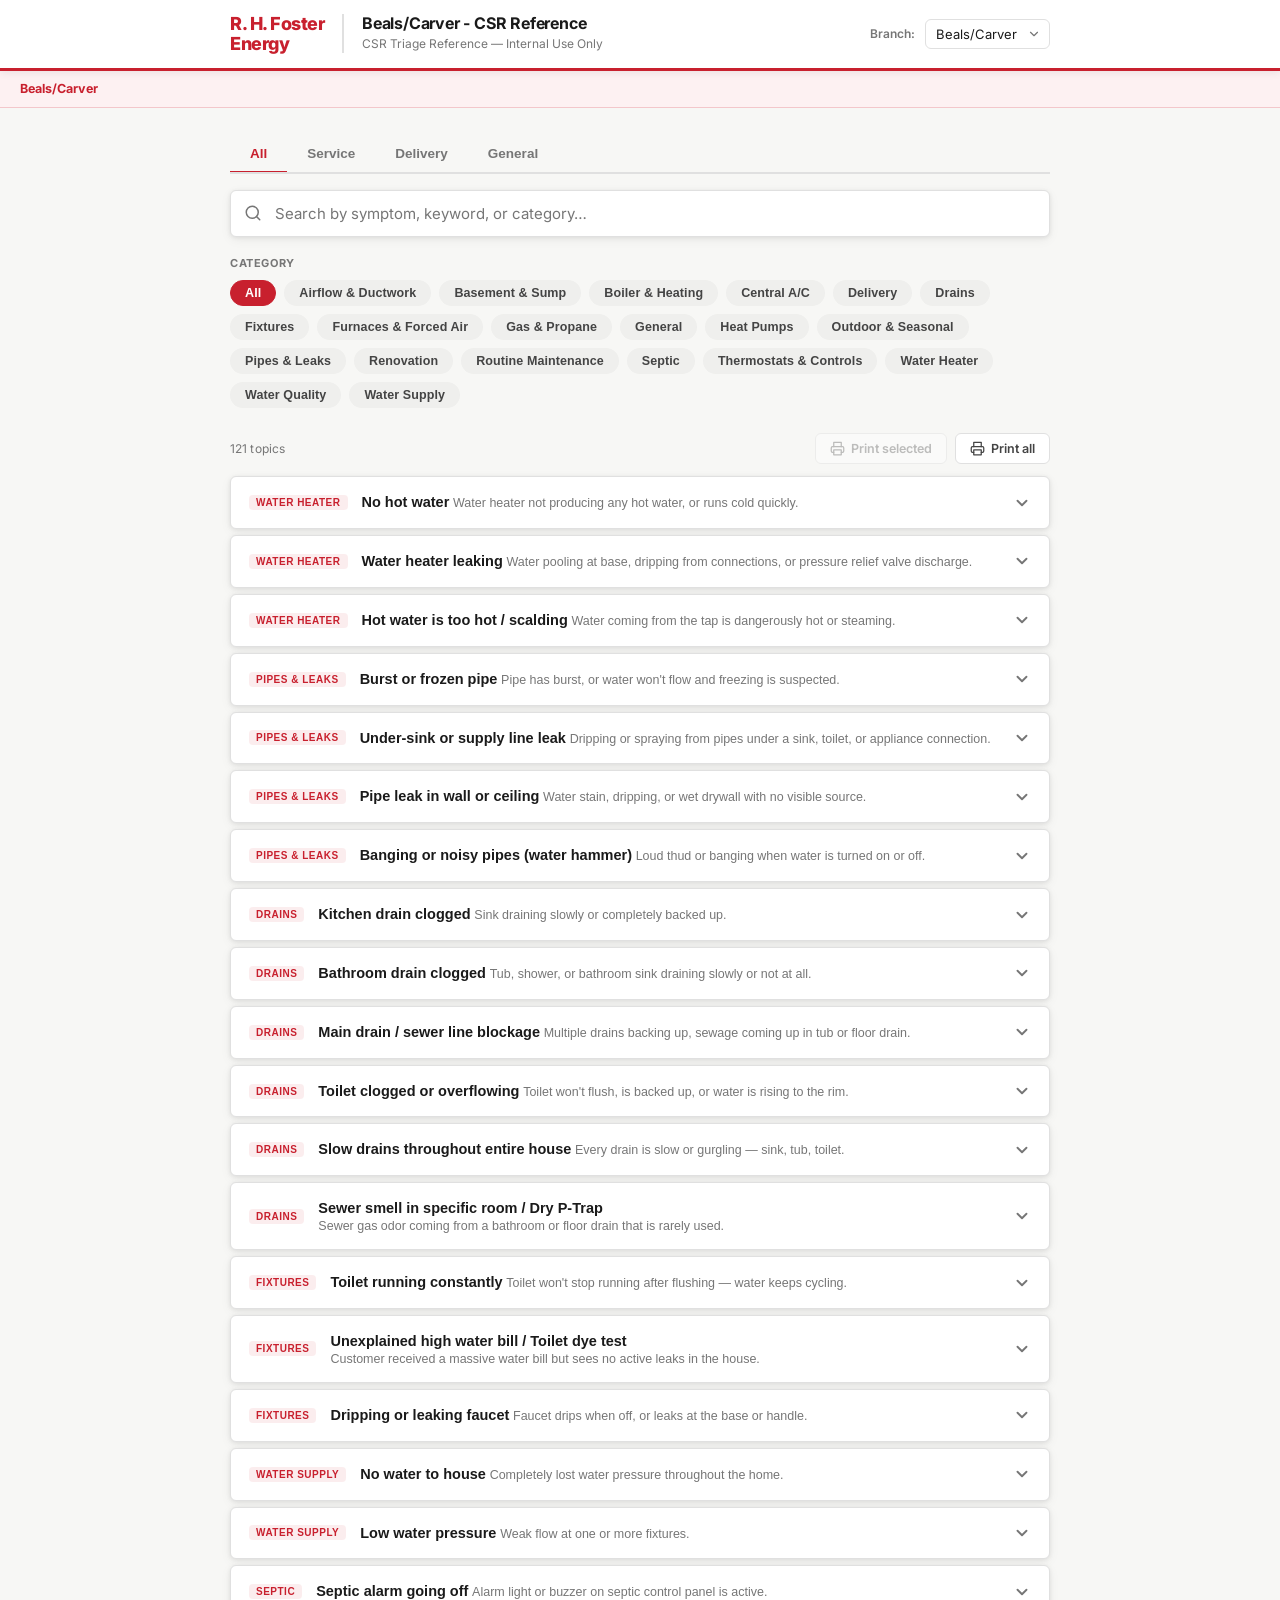
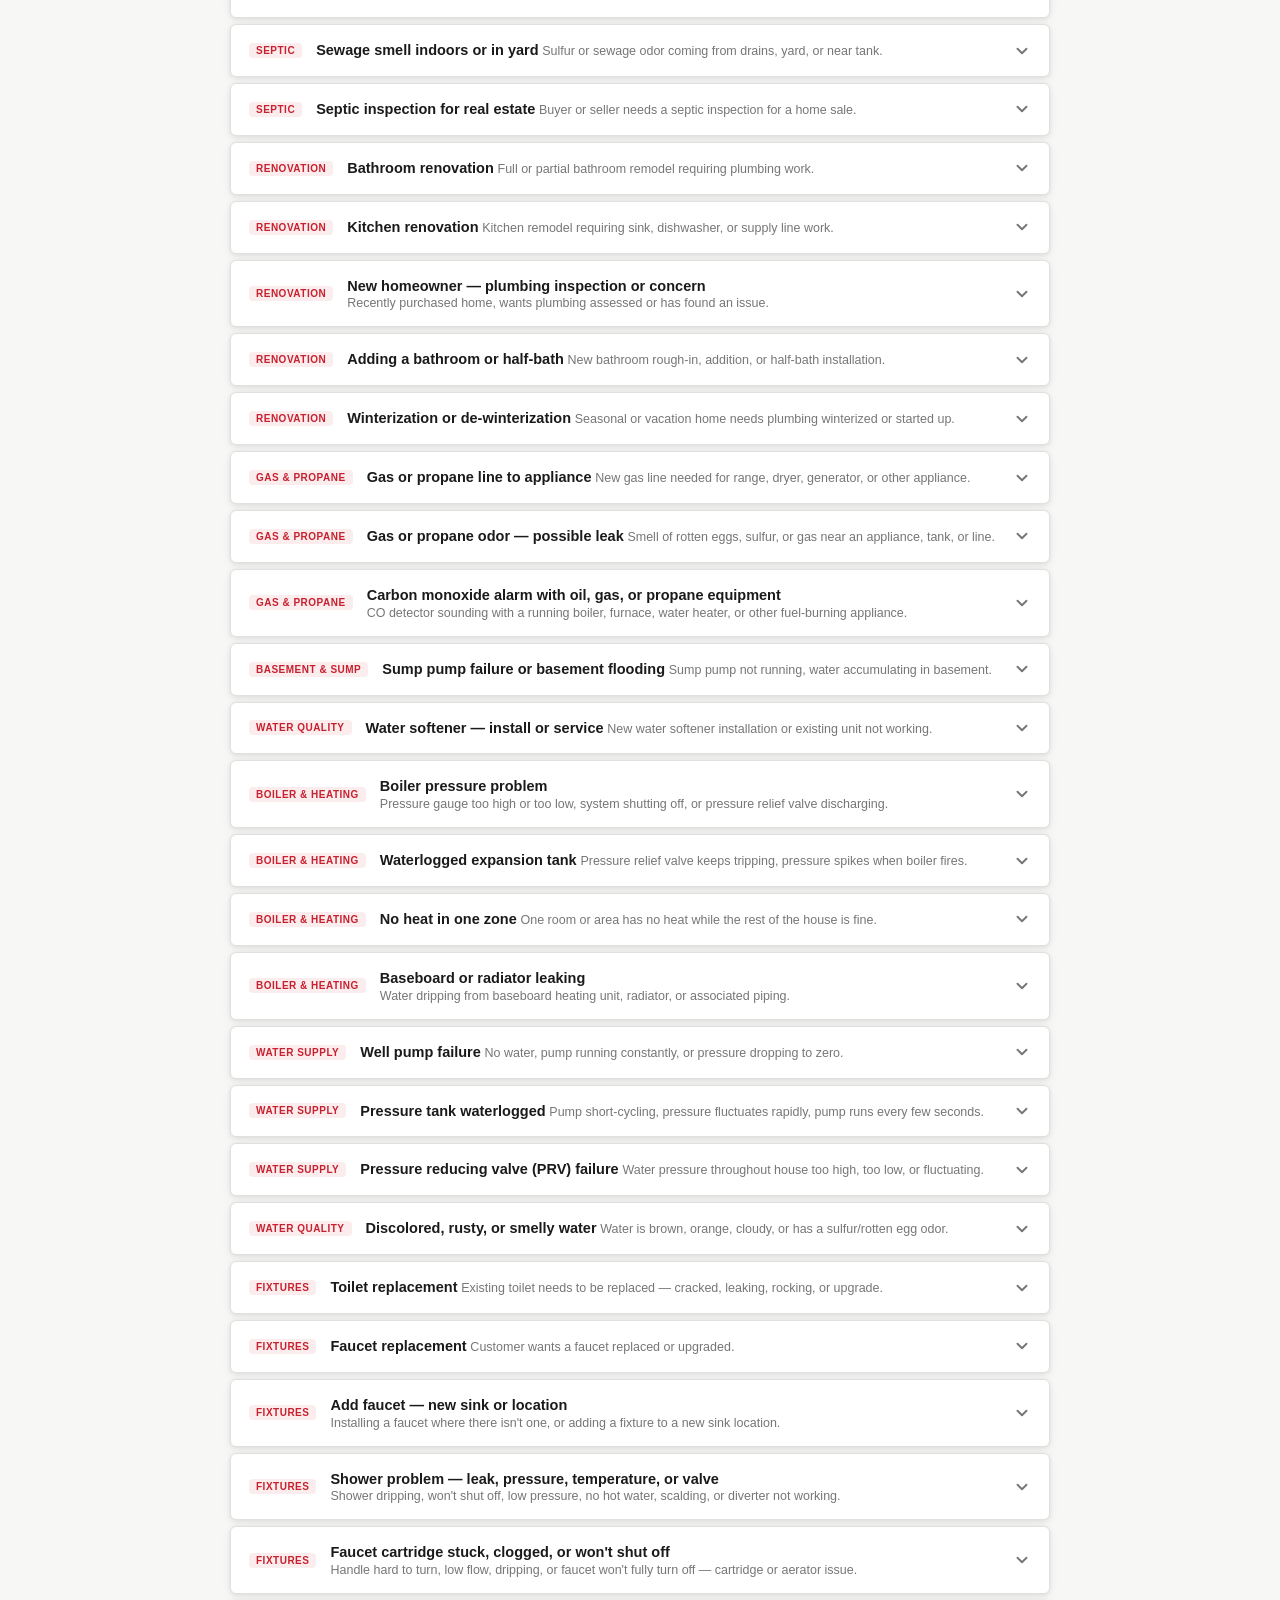
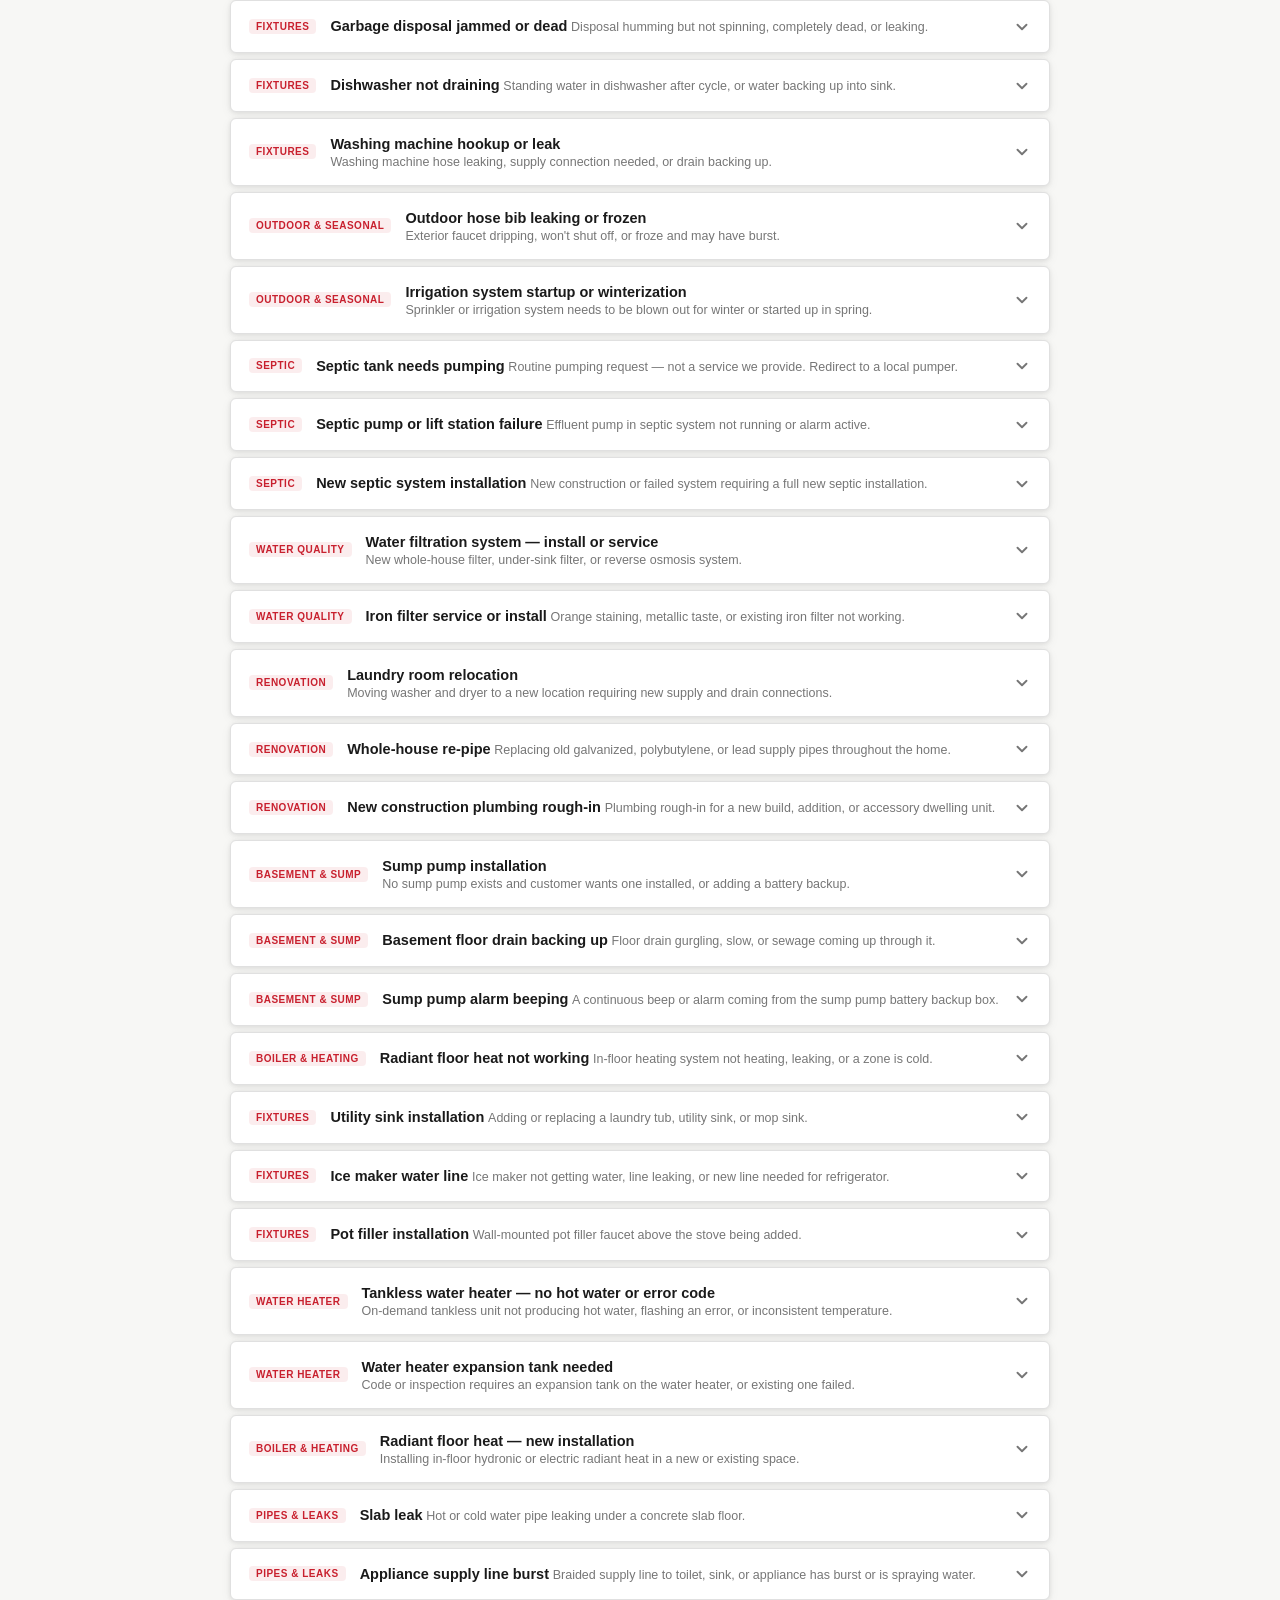
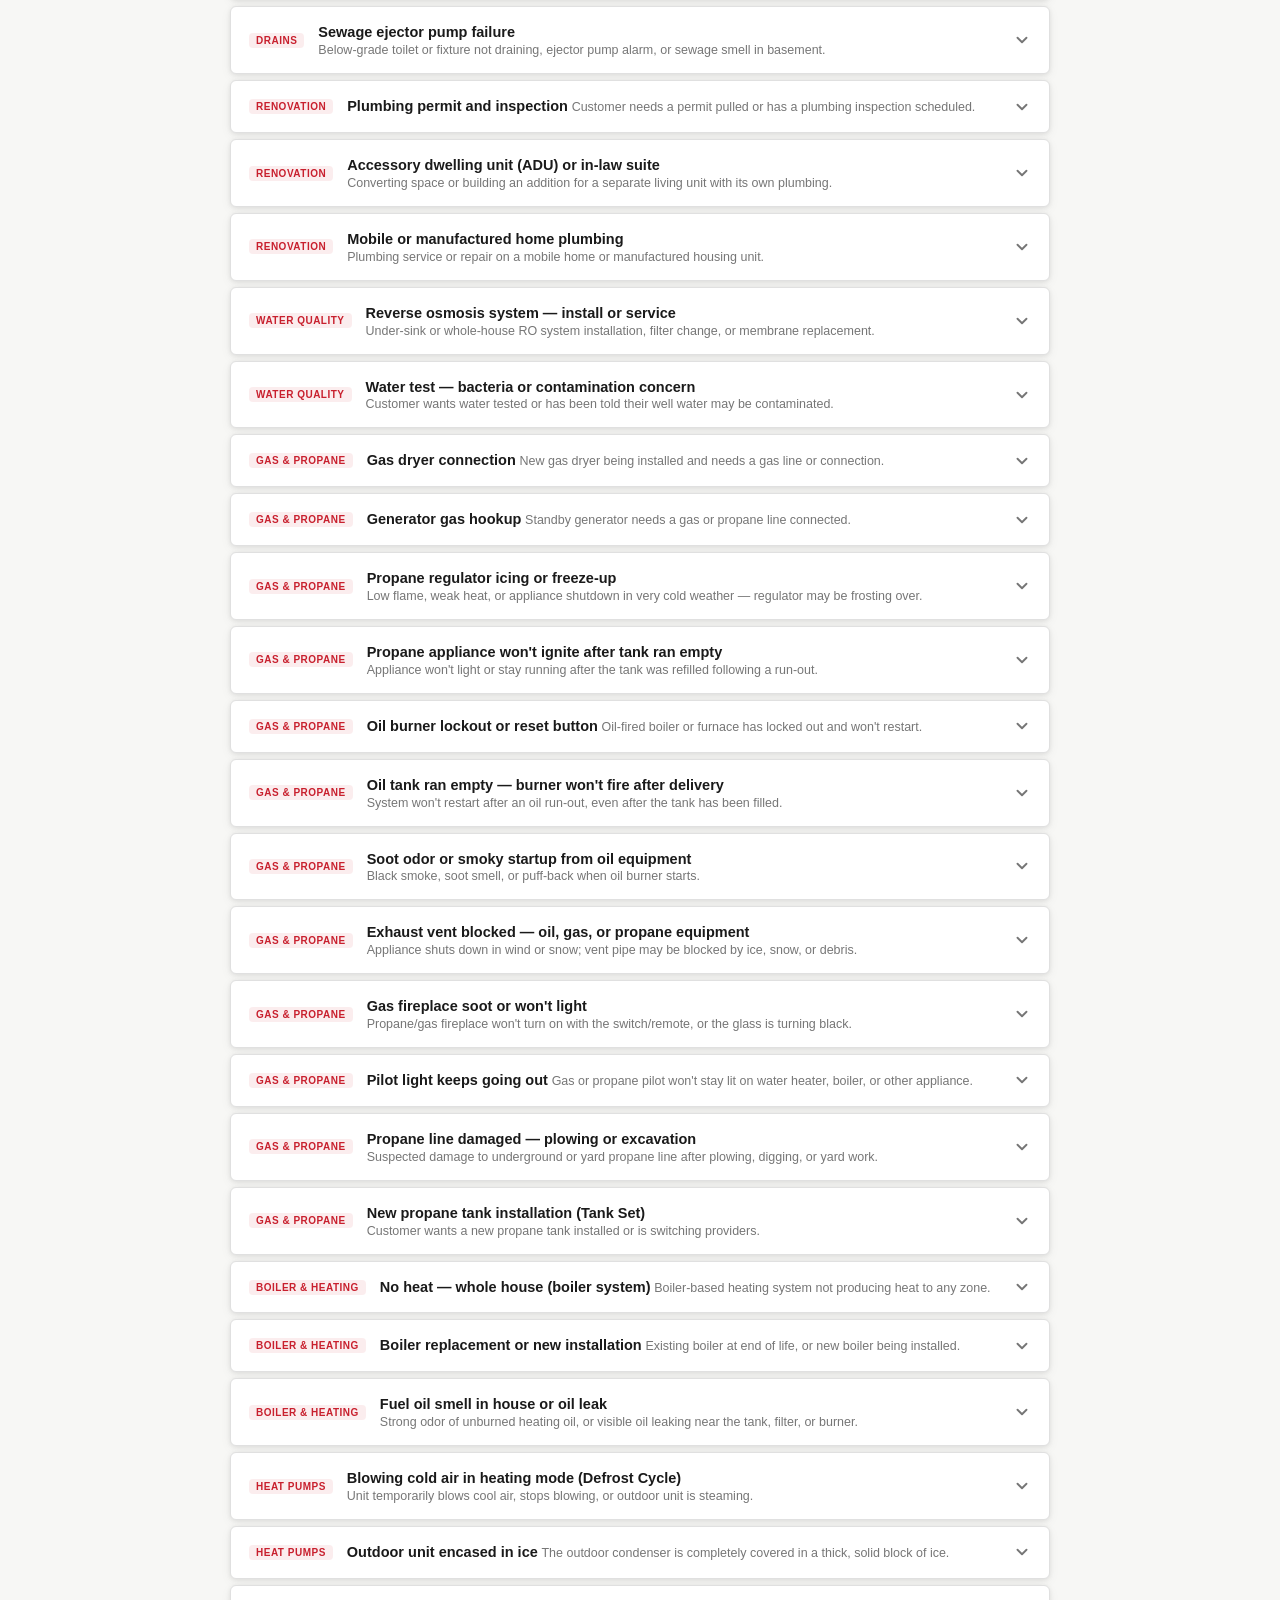
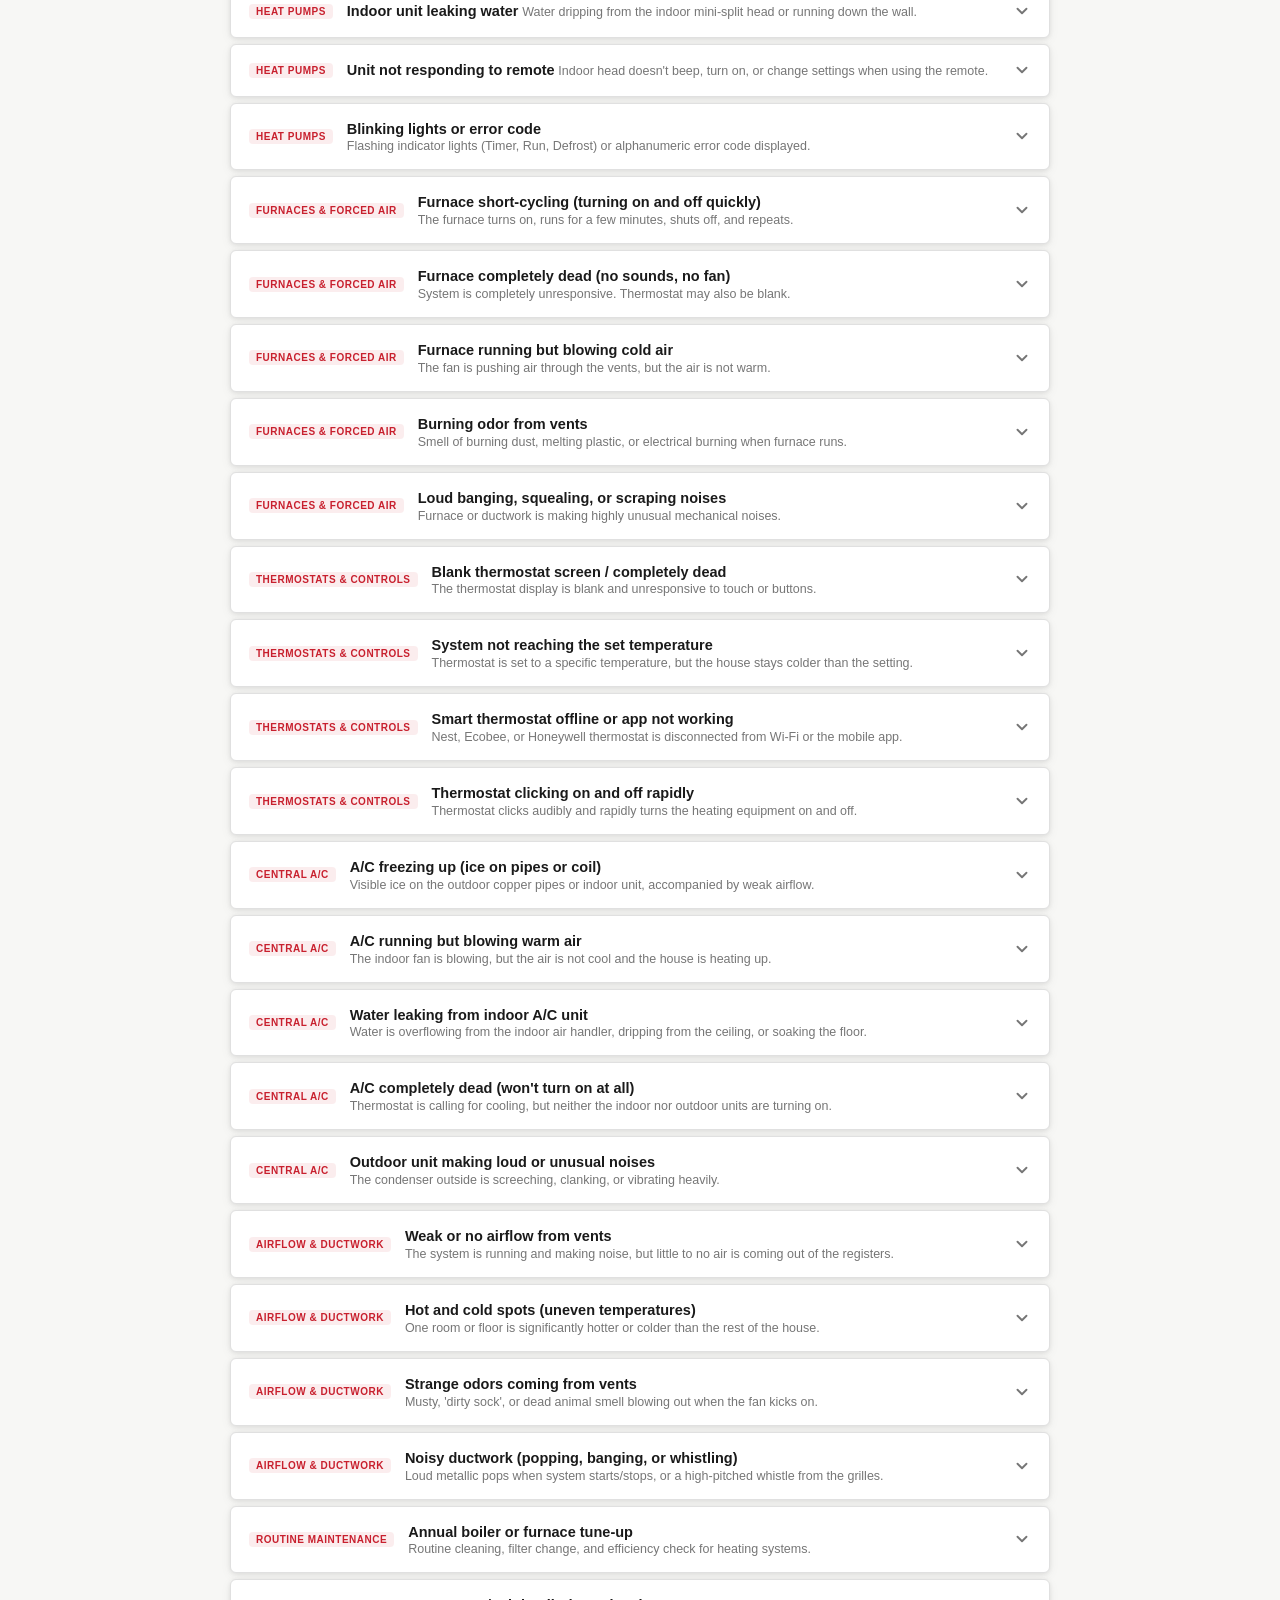
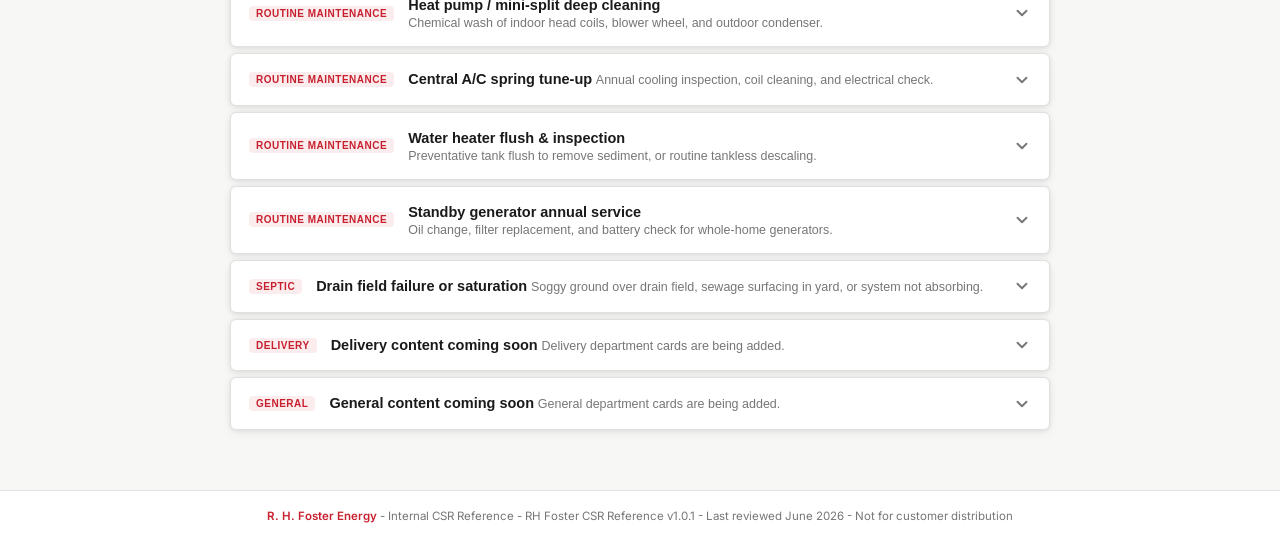
==== beals/index.html @ e431b333 "[all] edit release version to 1.0.1" ====
<!DOCTYPE html>
<html lang="en">
<head>
  <meta charset="UTF-8">
  <meta name="viewport" content="width=device-width, initial-scale=1.0">
  <title>Beals/Carver - RH Foster CSR Reference</title>
  <link rel="preconnect" href="https://fonts.googleapis.com">
  <link href="https://fonts.googleapis.com/css2?family=Inter:wght@400;500;600;700;800&display=swap" rel="stylesheet">
  <link rel="stylesheet" href="../shared/core.css">
</head>
<body>



<!-- ─── HEADER ──────────────────────────────────────────────────────────── -->
<header class="site-header">
  <div class="header-inner">
    <div class="logo-wrap">
      <img
        src="https://www.rhfoster.com/wp-content/themes/rhfoster/images/logo.png"
        alt="R. H. Foster Energy"
        onerror="this.style.display='none'; document.querySelector('.logo-fallback').style.display='block';"
      >
      <div class="logo-fallback">R. H. Foster<br>Energy</div>
    </div>
    <div class="header-titles">
      <h1>Beals/Carver - CSR Reference</h1>
      <p>CSR Triage Reference &mdash; Internal Use Only</p>
    </div>
  </div>
</header>

<!-- ─── MAIN ────────────────────────────────────────────────────────────── -->
<main class="main">

  <!-- Search -->
  <div class="search-wrap">
    <svg class="search-icon" viewBox="0 0 24 24" fill="none" stroke="currentColor" stroke-width="2" stroke-linecap="round" stroke-linejoin="round">
      <circle cx="11" cy="11" r="8"/><line x1="21" y1="21" x2="16.65" y2="16.65"/>
    </svg>
    <input type="search" id="search" placeholder="Search by symptom, keyword, or category&hellip;" autocomplete="off" spellcheck="false">
    <button class="search-clear" id="searchClear" aria-label="Clear search">
      <svg width="15" height="15" viewBox="0 0 24 24" fill="none" stroke="currentColor" stroke-width="2.5" stroke-linecap="round"><line x1="18" y1="6" x2="6" y2="18"/><line x1="6" y1="6" x2="18" y2="18"/></svg>
    </button>
  </div>



  <!-- Category pills -->
  <div class="category-pills-wrap">
    <div class="category-pills-label">Category</div>
    <div class="pills" id="pills"></div>
  </div>

  <!-- Results + print -->
  <div class="print-summary" id="printSummary" aria-hidden="true"></div>
  <div class="results-bar">
    <div class="results-meta" id="resultsMeta"></div>
    <div class="print-actions">
      <button type="button" class="print-btn" id="printSelectedBtn" title="Print the open topic">
        <svg viewBox="0 0 24 24" fill="none" stroke="currentColor" stroke-width="2" stroke-linecap="round" stroke-linejoin="round" aria-hidden="true">
          <polyline points="6 9 6 2 18 2 18 9"/><path d="M6 18H4a2 2 0 01-2-2v-5a2 2 0 012-2h16a2 2 0 012 2v5a2 2 0 01-2 2h-2"/><rect x="6" y="14" width="12" height="8"/>
        </svg>
        Print selected
      </button>
      <button type="button" class="print-btn" id="printAllBtn" title="Print every topic in the FAQ">
        <svg viewBox="0 0 24 24" fill="none" stroke="currentColor" stroke-width="2" stroke-linecap="round" stroke-linejoin="round" aria-hidden="true">
          <polyline points="6 9 6 2 18 2 18 9"/><path d="M6 18H4a2 2 0 01-2-2v-5a2 2 0 012-2h16a2 2 0 012 2v5a2 2 0 01-2 2h-2"/><rect x="6" y="14" width="12" height="8"/>
        </svg>
        Print all
      </button>
    </div>
  </div>

  <!-- FAQ list -->
  <div class="faq-list" id="faqList"></div>

  <!-- Empty state -->
  <div class="empty-state" id="emptyState">
    <svg width="48" height="48" viewBox="0 0 24 24" fill="none" stroke="currentColor" stroke-width="1.5"><circle cx="11" cy="11" r="8"/><line x1="21" y1="21" x2="16.65" y2="16.65"/></svg>
    <h3>No results found</h3>
    <p>Try a different keyword or clear the search to browse all topics.</p>
  </div>

</main>

<!-- ─── FOOTER ───────────────────────────────────────────────────────────── -->
<footer class="site-footer"><span>R. H. Foster Energy</span> - Internal CSR Reference - RH Foster CSR Reference v1.0.1 - Last reviewed June 2026 - Not for customer distribution</footer>
  <script>window.ACTIVE_BRANCH = 'beals';</script>
  <script src="../shared/branches.js"></script>
  <script src="../shared/data-service.js"></script>
  <script src="../shared/data-delivery.js"></script>
  <script src="../shared/data-general.js"></script>
  <script src="../machias/overrides.js"></script>
  <script src="../shared/core.js"></script>
</body>
</html>
---- shared/core.css ----
/* ─── TOKENS ─────────────────────────────────────────────────────────── */
  :root {
    --red:       #C8202E;
    --red-dark:  #9e1822;
    --red-light: #fdf1f2;
    --ink:       #1a1a1a;
    --ink-2:     #444;
    --ink-3:     #767676;
    --rule:      #e0e0e0;
    --bg:        #f7f7f5;
    --white:     #ffffff;
    --pill-bg:   #efefed;
    --pill-active-bg: #C8202E;
    --pill-active-text: #fff;
    --radius:    6px;
    --shadow:    0 1px 4px rgba(0,0,0,.08), 0 3px 12px rgba(0,0,0,.05);
    --shadow-open: 0 2px 16px rgba(0,0,0,.10);
    --font-sans: 'Inter', system-ui, -apple-system, sans-serif;
    --transition: 0.22s ease;
  }

  /* ─── RESET ─────────────────────────────────────────────────────────── */
  *, *::before, *::after { box-sizing: border-box; margin: 0; padding: 0; }
  html { scroll-behavior: smooth; }
  body {
    font-family: var(--font-sans);
    background: var(--bg);
    color: var(--ink);
    min-height: 100vh;
    font-size: 15px;
    line-height: 1.6;
    -webkit-font-smoothing: antialiased;
  }
  a { color: var(--red); }

  /* ─── HEADER ─────────────────────────────────────────────────────────── */
  .site-header {
    background: var(--white);
    border-bottom: 3px solid var(--red);
    position: sticky;
    top: 0;
    z-index: 100;
    box-shadow: 0 2px 8px rgba(0,0,0,.07);
  }
  .header-inner {
    max-width: 860px;
    margin: 0 auto;
    padding: 14px 20px;
    display: flex;
    align-items: center;
    gap: 18px;
  }
  .logo-wrap img {
    height: 44px;
    display: block;
  }
  .logo-fallback {
    display: none;
    font-size: 18px;
    font-weight: 800;
    color: var(--red);
    letter-spacing: -0.5px;
    line-height: 1.1;
  }
  .header-titles {
    border-left: 2px solid var(--rule);
    padding-left: 18px;
  }
  .header-titles h1 {
    font-size: 16px;
    font-weight: 700;
    color: var(--ink);
    letter-spacing: -0.2px;
    line-height: 1.2;
  }
  .header-titles p {
    font-size: 12px;
    color: var(--ink-3);
    margin-top: 1px;
  }

  /* ─── MAIN LAYOUT ────────────────────────────────────────────────────── */
  .main {
    max-width: 860px;
    margin: 0 auto;
    padding: 28px 20px 60px;
  }

  /* ─── SEARCH ─────────────────────────────────────────────────────────── */
  .search-wrap {
    position: relative;
    margin-bottom: 18px;
  }
  .search-icon {
    position: absolute;
    left: 14px;
    top: 50%;
    transform: translateY(-50%);
    color: var(--ink-3);
    pointer-events: none;
    width: 18px;
    height: 18px;
  }
  #search {
    width: 100%;
    padding: 13px 44px 13px 44px;
    border: 1.5px solid var(--rule);
    border-radius: var(--radius);
    font-family: var(--font-sans);
    font-size: 15px;
    background: var(--white);
    color: var(--ink);
    outline: none;
    transition: border-color var(--transition), box-shadow var(--transition);
    box-shadow: var(--shadow);
  }
  #search:focus {
    border-color: var(--red);
    box-shadow: 0 0 0 3px rgba(200,32,46,.12);
  }
  #search::placeholder { color: var(--ink-3); }
  .search-clear {
    position: absolute;
    right: 12px;
    top: 50%;
    transform: translateY(-50%);
    background: none;
    border: none;
    cursor: pointer;
    color: var(--ink-3);
    padding: 4px;
    display: none;
    line-height: 1;
    border-radius: 50%;
    transition: color var(--transition), background var(--transition);
  }
  .search-clear:hover { color: var(--red); background: var(--red-light); }

  /* ─── CATEGORY PILLS ─────────────────────────────────────────────────── */
  .pills {
    display: flex;
    flex-wrap: wrap;
    gap: 8px;
    margin-bottom: 24px;
  }
  .category-pills-wrap {
    margin-bottom: 24px;
  }
  .category-pills-label {
    font-size: 11px;
    font-weight: 700;
    letter-spacing: 0.6px;
    text-transform: uppercase;
    color: var(--ink-3);
    margin-bottom: 8px;
  }
  .pill {
    padding: 5px 14px;
    border-radius: 100px;
    font-size: 12.5px;
    font-weight: 600;
    background: var(--pill-bg);
    color: var(--ink-2);
    border: 1.5px solid transparent;
    cursor: pointer;
    transition: all var(--transition);
    letter-spacing: 0.1px;
    user-select: none;
  }
  .pill:hover {
    background: var(--white);
    border-color: var(--red);
    color: var(--red);
  }
  .pill.active {
    background: var(--pill-active-bg);
    color: var(--pill-active-text);
    border-color: var(--pill-active-bg);
  }

  /* ─── RESULTS BAR ────────────────────────────────────────────────────── */
  .results-bar {
    display: flex;
    align-items: center;
    justify-content: space-between;
    gap: 12px;
    margin-bottom: 12px;
    min-height: 32px;
  }
  .results-meta {
    font-size: 12px;
    color: var(--ink-3);
    min-height: 18px;
    letter-spacing: 0.1px;
    flex: 1;
    min-width: 0;
  }
  .print-actions {
    display: flex;
    flex-shrink: 0;
    gap: 8px;
  }
  .print-btn {
    flex-shrink: 0;
    display: inline-flex;
    align-items: center;
    gap: 6px;
    padding: 7px 14px;
    border: 1.5px solid var(--rule);
    border-radius: var(--radius);
    background: var(--white);
    color: var(--ink-2);
    font-family: var(--font-sans);
    font-size: 12.5px;
    font-weight: 600;
    cursor: pointer;
    transition: all var(--transition);
  }
  .print-btn:hover {
    border-color: var(--red);
    color: var(--red);
    background: var(--red-light);
  }
  .print-btn:disabled {
    opacity: 0.45;
    cursor: not-allowed;
    border-color: var(--rule);
    color: var(--ink-3);
    background: var(--white);
  }
  .print-btn svg {
    width: 15px;
    height: 15px;
  }

  .print-summary {
    display: none;
  }
  .print-cat-heading {
    display: none;
  }

  /* ─── FAQ ITEMS ──────────────────────────────────────────────────────── */
  .faq-list {
    display: flex;
    flex-direction: column;
    gap: 6px;
  }
  .faq-item {
    background: var(--white);
    border-radius: var(--radius);
    border: 1.5px solid var(--rule);
    box-shadow: var(--shadow);
    transition: border-color var(--transition), box-shadow var(--transition);
    overflow: hidden;
  }
  .faq-item.open {
    border-color: var(--red);
    box-shadow: var(--shadow-open);
  }
  .faq-item.hidden { display: none; }

  .faq-trigger {
    width: 100%;
    background: none;
    border: none;
    padding: 16px 18px;
    display: flex;
    align-items: center;
    gap: 14px;
    cursor: pointer;
    text-align: left;
    transition: background var(--transition);
  }
  .faq-trigger:hover { background: var(--red-light); }
  .faq-item.open .faq-trigger { background: var(--red-light); }

  .faq-cat-badge {
    flex-shrink: 0;
    font-size: 10px;
    font-weight: 700;
    letter-spacing: 0.5px;
    text-transform: uppercase;
    color: var(--red);
    background: rgba(200,32,46,.08);
    border-radius: 4px;
    padding: 2px 7px;
    white-space: nowrap;
  }
  .faq-title-group { flex: 1; min-width: 0; }
  .faq-title {
    font-size: 14.5px;
    font-weight: 700;
    color: var(--ink);
    line-height: 1.3;
  }
  .faq-desc {
    font-size: 12.5px;
    color: var(--ink-3);
    margin-top: 2px;
    white-space: nowrap;
    overflow: hidden;
    text-overflow: ellipsis;
  }
  .faq-item.open .faq-desc { white-space: normal; overflow: visible; }
  .faq-chevron {
    flex-shrink: 0;
    color: var(--ink-3);
    transition: transform var(--transition), color var(--transition);
  }
  .faq-item.open .faq-chevron {
    transform: rotate(180deg);
    color: var(--red);
  }

  /* ─── EXPANDED CONTENT ───────────────────────────────────────────────── */
  .faq-body {
    max-height: 0;
    overflow: hidden;
    transition: max-height 0.32s cubic-bezier(0.4, 0, 0.2, 1);
  }
  .faq-body-inner {
    padding: 0 18px 20px;
    display: grid;
    grid-template-columns: 1fr 1fr;
    gap: 20px;
    border-top: 1px solid var(--rule);
    padding-top: 18px;
  }
  @media (max-width: 580px) {
    .faq-body-inner { grid-template-columns: 1fr; }
  }

  .faq-section-label {
    font-size: 10px;
    font-weight: 700;
    letter-spacing: 0.8px;
    text-transform: uppercase;
    color: var(--red);
    margin-bottom: 10px;
    display: flex;
    align-items: center;
    gap: 7px;
  }
  .faq-section-label::after {
    content: '';
    flex: 1;
    height: 1px;
    background: var(--rule);
  }

  /* Questions to ask */
  .faq-questions ol {
    padding-left: 0;
    list-style: none;
    display: flex;
    flex-direction: column;
    gap: 7px;
  }
  .faq-questions li {
    display: flex;
    gap: 10px;
    font-size: 13px;
    color: var(--ink);
    line-height: 1.45;
  }
  .q-num {
    flex-shrink: 0;
    width: 20px;
    height: 20px;
    border-radius: 50%;
    background: var(--red);
    color: var(--white);
    font-size: 10px;
    font-weight: 700;
    display: flex;
    align-items: center;
    justify-content: center;
    margin-top: 2px;
  }

  /* What to tell the customer */
  .faq-script {
    background: var(--bg);
    border-left: 3px solid var(--red);
    border-radius: 0 var(--radius) var(--radius) 0;
    padding: 12px 14px;
    font-size: 13px;
    color: var(--ink);
    line-height: 1.6;
    font-style: italic;
  }
  .faq-script strong {
    font-style: normal;
    font-weight: 700;
    color: var(--ink);
    display: block;
    margin-bottom: 6px;
    font-size: 12px;
    letter-spacing: 0.2px;
  }

  /* Urgency flag */
  .urgency-flag {
    display: inline-flex;
    align-items: center;
    gap: 5px;
    font-size: 10.5px;
    font-weight: 700;
    color: #b34500;
    background: #fff4ec;
    border: 1px solid #f7c299;
    border-radius: 4px;
    padding: 2px 8px;
    margin-bottom: 10px;
    letter-spacing: 0.2px;
  }
  .urgency-flag.emergency {
    color: #b00020;
    background: #fff0f1;
    border-color: #f5b0b7;
  }

  /* ─── EMPTY STATE ────────────────────────────────────────────────────── */
  .empty-state {
    text-align: center;
    padding: 60px 20px;
    display: none;
  }
  .empty-state svg { color: var(--rule); margin-bottom: 16px; }
  .empty-state h3 { font-size: 15px; color: var(--ink-2); margin-bottom: 6px; }
  .empty-state p { font-size: 13px; color: var(--ink-3); }

  /* ─── FOOTER ─────────────────────────────────────────────────────────── */
  .site-footer {
    background: var(--white);
    border-top: 1px solid var(--rule);
    padding: 16px 20px;
    text-align: center;
    font-size: 11.5px;
    color: var(--ink-3);
  }
  .site-footer span { color: var(--red); font-weight: 600; }

  /* ─── HIGHLIGHT ──────────────────────────────────────────────────────── */
  mark {
    background: rgba(200,32,46,.15);
    color: inherit;
    border-radius: 2px;
    padding: 0 1px;
  }

  /* ─── STOP CONDITION BANNER ─────────────────────────────────────────── */
  .stop-banner {
    grid-column: 1 / -1;
    background: #fff0f1;
    border: 2px solid #b00020;
    border-radius: var(--radius);
    padding: 12px 14px;
    margin-bottom: 4px;
  }
  .stop-banner-title {
    font-size: 13px;
    font-weight: 800;
    color: #b00020;
    letter-spacing: 0.3px;
    line-height: 1.35;
  }
  .stop-banner-until {
    font-size: 12.5px;
    color: var(--ink);
    margin-top: 5px;
    line-height: 1.45;
  }

  /* ─── PRINT ───────────────────────────────────────────────────────────── */
  @media print {
    @page { margin: 0.5in; }

    .dept-tabs,
    .branch-context-strip,
    .cross-dept-divider,
    .dept-results-heading,
    .branch-selector-wrap,
    .search-wrap,
    .pills,    .category-pills-wrap,
    .results-bar,
    .search-clear,
    .faq-chevron,
    .empty-state { display: none !important; }
    .print-summary {
      display: block !important;
      margin-bottom: 16px;
      padding-bottom: 12px;
      border-bottom: 1px solid #ccc;
    }
    .print-summary h2 {
      font-size: 16px;
      font-weight: 800;
      color: var(--ink);
      margin-bottom: 4px;
    }
    .print-summary p {
      font-size: 11.5px;
      color: var(--ink-2);
      line-height: 1.45;
    }
    .site-header {
      position: static;
      box-shadow: none;
    }
    body {
      background: #fff;
      font-size: 12px;
    }
    .main { padding: 12px 0 24px; }
    .faq-item.print-target {
      display: block !important;
      break-inside: avoid;
      border: 1px solid #ccc;
      margin-bottom: 8px;
      box-shadow: none;
    }
    .faq-item.hidden { display: none !important; }
    .faq-item.print-skip { display: none !important; }
    .faq-item.print-target .faq-body {
      max-height: none !important;
      overflow: visible !important;
    }
    .faq-desc {
      white-space: normal !important;
      overflow: visible !important;
      text-overflow: clip !important;
    }
    .faq-trigger { pointer-events: none; }
    .faq-item.open .faq-trigger,
    .faq-trigger:hover { background: transparent; }
    mark { background: none; padding: 0; }
    .site-footer { border-top: 1px solid #ccc; }

    /* ── Print all: compact reference layout ── */
    body.print-all {
      font-size: 9pt;
      line-height: 1.25;
    }
    body.print-all .site-header .logo-wrap { display: none !important; }
    body.print-all .site-header {
      border-bottom: 1px solid #ccc;
      box-shadow: none;
    }
    body.print-all .header-inner { padding: 4px 0; }
    body.print-all .header-titles { border-left: none; padding-left: 0; }
    body.print-all .header-titles h1 { font-size: 11pt; }
    body.print-all .header-titles p { font-size: 8pt; }
    body.print-all .main { padding: 8px 0 16px; }
    body.print-all .print-summary {
      margin-bottom: 8px;
      padding-bottom: 6px;
    }
    body.print-all .print-summary h2 {
      font-size: 11pt;
      margin-bottom: 2px;
    }
    body.print-all .print-summary p {
      font-size: 8pt;
      line-height: 1.3;
      margin: 0;
    }
    body.print-all .print-cat-heading {
      display: block !important;
      font-size: 10pt;
      font-weight: 800;
      text-transform: uppercase;
      letter-spacing: 0.4px;
      color: #C8202E;
      margin: 10px 0 3px;
      padding-bottom: 2px;
      border-bottom: 1px solid #bbb;
      break-after: avoid;
    }
    body.print-all .print-cat-heading:first-of-type { margin-top: 0; }
    body.print-all .faq-list { gap: 0; }
    body.print-all .faq-item.print-target {
      break-inside: auto;
      border: none;
      border-bottom: 1px solid #ddd;
      margin-bottom: 0;
      border-radius: 0;
    }
    body.print-all .faq-trigger {
      padding: 3px 0 1px;
      gap: 0;
      break-after: avoid;
    }
    body.print-all .faq-cat-badge { display: none !important; }
    body.print-all .faq-desc { display: none !important; }
    body.print-all .faq-title { font-size: 9.5pt; line-height: 1.2; }
    body.print-all .faq-body-inner {
      display: block;
      padding: 0 0 3px;
      border-top: none;
    }
    body.print-all .faq-section-label { display: none !important; }
    body.print-all .faq-questions::before {
      content: 'Questions: ';
      font-weight: 700;
      font-size: 8.5pt;
    }
    body.print-all .faq-questions ol {
      display: block;
      gap: 0;
      margin: 1px 0 2px;
      padding-left: 0;
    }
    body.print-all .faq-questions li {
      font-size: 8.5pt;
      line-height: 1.25;
      gap: 3px;
      margin-bottom: 1px;
    }
    body.print-all .q-num {
      width: auto;
      height: auto;
      background: none;
      color: var(--ink);
      font-size: 8.5pt;
      border-radius: 0;
      margin: 0;
      font-weight: 700;
    }
    body.print-all .q-num::after { content: '.'; }
    body.print-all .urgency-flag {
      display: block;
      background: none;
      border: none;
      padding: 0;
      font-size: 8pt;
      margin: 0 0 1px;
    }
    body.print-all .urgency-flag svg { display: none; }
    body.print-all .stop-banner {
      border: none;
      background: none;
      padding: 0;
      margin: 0 0 2px;
    }
    body.print-all .stop-banner-title {
      font-size: 8.5pt;
      line-height: 1.25;
    }
    body.print-all .stop-banner-until {
      font-size: 8pt;
      margin-top: 1px;
      line-height: 1.25;
    }
    body.print-all .faq-tell { margin-top: 1px; }
    body.print-all .faq-tell::before {
      content: 'Script: ';
      font-weight: 700;
      font-size: 8.5pt;
    }
    body.print-all .faq-script {
      display: inline;
      background: none;
      border: none;
      padding: 0;
      font-size: 8.5pt;
      line-height: 1.25;
      font-style: normal;
    }
    body.print-all .faq-script-lead { display: none !important; }
    body.print-all .site-footer {
      font-size: 7pt;
      padding: 6px 0;
    }
  }
/* --- Phase 1 multi-branch additions --- */
.cross-dept-divider {
  display: none;
  align-items: center;
  gap: 12px;
  margin: 16px 0;
  color: var(--ink-3);
  font-size: 11px;
  font-weight: 700;
  letter-spacing: 0.6px;
  text-transform: uppercase;
}
.cross-dept-divider.visible { display: flex; }
.cross-dept-divider::before,
.cross-dept-divider::after {
  content: "";
  flex: 1;
  height: 1px;
  background: var(--rule);
}
.dept-results-heading {
  font-size: 11px;
  font-weight: 700;
  letter-spacing: 0.6px;
  text-transform: uppercase;
  color: var(--red);
  padding: 8px 0 6px;
  margin-top: 16px;
  margin-bottom: 4px;
  border-bottom: 1px solid var(--rule);
}
.branch-panel {
  margin-top: 16px;
  padding: 14px 18px;
  background: var(--bg);
  border-left: 3px solid var(--red);
  border-radius: 0 var(--radius) var(--radius) 0;
}
.branch-panel-label {
  font-size: 10px;
  font-weight: 700;
  letter-spacing: 0.8px;
  text-transform: uppercase;
  color: var(--red);
  display: flex;
  align-items: center;
  gap: 7px;
  margin-bottom: 10px;
}
.branch-panel-label::after {
  content: "";
  flex: 1;
  height: 1px;
  background: var(--rule);
}
.branch-panel-routing {
  font-size: 13px;
  color: var(--ink);
  margin-bottom: 10px;
  line-height: 1.5;
}
.branch-panel-contacts {
  display: flex;
  flex-direction: column;
  gap: 6px;
  margin-bottom: 14px;
}
.branch-panel-contact {
  font-size: 12.5px;
  color: var(--ink-2);
  display: flex;
  flex-wrap: wrap;
  gap: 4px 10px;
  align-items: baseline;
}
.branch-panel-contact-name {
  font-weight: 700;
  color: var(--ink);
}
.branch-panel-email-btn {
  display: inline-flex;
  align-items: center;
  gap: 6px;
  padding: 8px 16px;
  border-radius: var(--radius);
  background: var(--red);
  color: var(--white);
  border: 1.5px solid var(--red);
  font-family: var(--font-sans);
  font-size: 13px;
  font-weight: 600;
  cursor: pointer;
  transition: all var(--transition);
}
.branch-panel-email-btn:hover {
  background: var(--red-dark);
  border-color: var(--red-dark);
}
.branch-panel-email-notice {
  font-size: 12px;
  color: var(--ink-3);
  margin-top: 8px;
  line-height: 1.45;
}
.branch-panel-email-notice a { color: var(--red); }
.branch-context-strip {
  display: none;
  align-items: center;
  gap: 12px;
  background: var(--red-light);
  border-bottom: 1px solid rgba(200,32,46,.2);
  padding: 8px 20px;
  font-size: 12.5px;
}
.branch-context-strip.active { display: flex; }
.branch-context-name {
  font-weight: 700;
  color: var(--red);
}
.area-quick-access {
  margin-left: auto;
  font-size: 12px;
  font-weight: 600;
  color: var(--red);
  text-decoration: none;
  padding: 2px 8px;
  border-radius: 100px;
  border: 1px solid rgba(200,32,46,.3);
  display: inline-flex;
  align-items: center;
  gap: 4px;
}
.area-quick-access:hover { background: var(--red-light); }
.dept-tabs {
  display: flex;
  flex-direction: row;
  border-bottom: 2px solid var(--rule);
  margin-bottom: 16px;
  gap: 0;
  overflow-x: auto;
  flex-wrap: nowrap;
  -webkit-overflow-scrolling: touch;
  scrollbar-width: none;
}
.dept-tabs::-webkit-scrollbar { display: none; }
.dept-tab {
  padding: 10px 20px;
  font-size: 13.5px;
  font-weight: 600;
  color: var(--ink-3);
  background: none;
  border: none;
  border-bottom: 3px solid transparent;
  cursor: pointer;
  white-space: nowrap;
  transition: color var(--transition), border-color var(--transition);
  margin-bottom: -2px;
}
.dept-tab.active {
  color: var(--red);
  border-bottom-color: var(--red);
}
.dept-tab:hover:not(.active) {
  color: var(--ink-2);
  border-bottom-color: var(--rule);
}
.branch-selector-wrap {
  display: flex;
  align-items: center;
  gap: 10px;
  margin-left: auto;
  flex-shrink: 0;
}
.branch-selector-wrap label {
  font-size: 12px;
  font-weight: 600;
  color: var(--ink-3);
}
.branch-selector-wrap select {
  font-family: var(--font-sans);
  font-size: 13px;
  padding: 6px 28px 6px 10px;
  border-radius: var(--radius);
  border: 1.5px solid var(--rule);
  background: var(--white);
  color: var(--ink);
  cursor: pointer;
  appearance: none;
  -webkit-appearance: none;
  background-image: url("data:image/svg+xml,%3Csvg xmlns='http://www.w3.org/2000/svg' width='14' height='14' viewBox='0 0 24 24' fill='none' stroke='%23767676' stroke-width='2' stroke-linecap='round' stroke-linejoin='round'%3E%3Cpolyline points='6 9 12 15 18 9'%3E%3C/polyline%3E%3C/svg%3E");
  background-repeat: no-repeat;
  background-position: right 8px center;
  background-size: 14px;
  transition: border-color var(--transition);
}
.branch-selector-wrap select:focus {
  border-color: var(--red);
  outline: none;
}
.branch-selector-wrap select:disabled {
  color: var(--ink-3);
  cursor: default;
  opacity: 0.7;
}
.redirect-badge {
  display: inline-flex;
  align-items: center;
  gap: 5px;
  padding: 4px 8px;
  border-radius: 100px;
  font-size: 10px;
  font-weight: 700;
  letter-spacing: 0.3px;
  text-transform: uppercase;
  color: var(--ink-3);
  background: var(--bg);
  border: 1px solid var(--rule);
  margin-bottom: 10px;
}
.area-card-map {
  width: 100%;
  max-width: 600px;
  display: block;
  border-radius: var(--radius);
  border: 1px solid var(--rule);
  margin-bottom: 16px;
}
.area-card-summary {
  font-size: 14px;
  color: var(--ink);
  line-height: 1.55;
  margin-bottom: 14px;
}
.area-card-table {
  width: 100%;
  border-collapse: collapse;
  font-size: 13px;
}
.area-card-table th {
  background: var(--ink);
  color: var(--white);
  font-size: 11px;
  font-weight: 700;
  text-transform: uppercase;
  letter-spacing: 0.4px;
  padding: 6px 10px;
  text-align: left;
}
.area-card-table td {
  padding: 6px 10px;
  border-bottom: 1px solid var(--rule);
  color: var(--ink);
  vertical-align: middle;
}
.area-card-table tr:nth-child(even) td { background: var(--bg); }
.area-card-check {
  color: var(--red);
  font-weight: 700;
  text-align: center;
}
.area-card-priority {
  font-size: 12.5px;
  color: var(--ink-3);
  font-style: italic;
  margin-top: 12px;
  line-height: 1.5;
}
.empty-state {
  text-align: center;
  color: var(--ink-3);
  font-size: 14px;
  padding: 40px 20px;
}

/* --- Branch picker landing page --- */
.branch-picker-main {
  display: flex;
  justify-content: center;
  align-items: flex-start;
  min-height: calc(100vh - 160px);
}
.branch-picker-card {
  width: 100%;
  max-width: 620px;
  background: var(--white);
  border: 1px solid var(--rule);
  border-radius: var(--radius);
  box-shadow: var(--shadow);
  padding: 24px;
}
.branch-picker-card h2 {
  font-size: 22px;
  line-height: 1.25;
  letter-spacing: -0.3px;
  margin-bottom: 18px;
  color: var(--ink);
}
.branch-picker-list {
  display: grid;
  grid-template-columns: repeat(2, minmax(0, 1fr));
  gap: 10px;
}
.branch-picker-btn {
  display: flex;
  flex-direction: column;
  align-items: flex-start;
  gap: 2px;
  width: 100%;
  padding: 14px 16px;
  border: 1.5px solid var(--rule);
  border-radius: var(--radius);
  background: var(--white);
  color: var(--ink);
  font-family: var(--font-sans);
  text-align: left;
  cursor: pointer;
  transition: background var(--transition), border-color var(--transition), color var(--transition);
}
.branch-picker-btn:hover {
  background: var(--red-light);
  border-color: var(--red);
  color: var(--red);
}
.branch-picker-name {
  font-size: 15px;
  font-weight: 700;
}
.branch-picker-phone {
  font-size: 12.5px;
  color: var(--ink-3);
}
.branch-picker-btn:hover .branch-picker-phone { color: var(--red); }

@media (max-width: 640px) {
  .branch-picker-list { grid-template-columns: 1fr; }
  .branch-picker-card { padding: 18px; }
}

/* --- Mobile app layout --- */
@media (max-width: 640px) {
  .site-header {
    position: static;
  }

  .header-inner {
    padding: 12px 16px;
    gap: 12px;
    flex-wrap: wrap;
    align-items: center;
  }

  .logo-wrap {
    flex: 0 0 auto;
  }

  .logo-wrap img {
    height: 34px;
  }

  .header-titles {
    flex: 1 1 150px;
    min-width: 0;
    padding-left: 12px;
  }

  .header-titles h1 {
    font-size: 14px;
    line-height: 1.2;
  }

  .header-titles p {
    font-size: 11px;
    line-height: 1.3;
  }

  .branch-selector-wrap {
    flex: 1 0 100%;
    margin-left: 0;
    gap: 8px;
  }

  .branch-selector-wrap label {
    flex: 0 0 auto;
  }

  .branch-selector-wrap select {
    flex: 1 1 auto;
    min-width: 0;
  }

  .branch-context-strip {
    padding: 8px 16px;
    flex-wrap: wrap;
  }

  .main {
    padding: 22px 16px 48px;
  }

  .dept-tab {
    padding: 10px 16px;
  }

  .results-bar {
    align-items: flex-start;
    flex-direction: column;
    gap: 10px;
  }

  .print-actions {
    width: 100%;
    display: flex;
    flex-wrap: wrap;
    gap: 8px;
  }

  .print-btn {
    flex: 1 1 140px;
    justify-content: center;
  }

  .faq-trigger {
    min-width: 0;
    gap: 10px;
    padding: 14px 14px;
  }

  .faq-cat-badge {
    max-width: 92px;
    overflow: hidden;
    text-overflow: ellipsis;
  }

  .faq-title-group {
    min-width: 0;
  }

  .faq-title {
    font-size: 14px;
  }

  .faq-desc {
    max-width: 100%;
  }

  .faq-body-inner {
    padding-left: 14px;
    padding-right: 14px;
  }

  .site-footer {
    padding: 14px 16px;
    font-size: 11px;
    line-height: 1.5;
  }
}
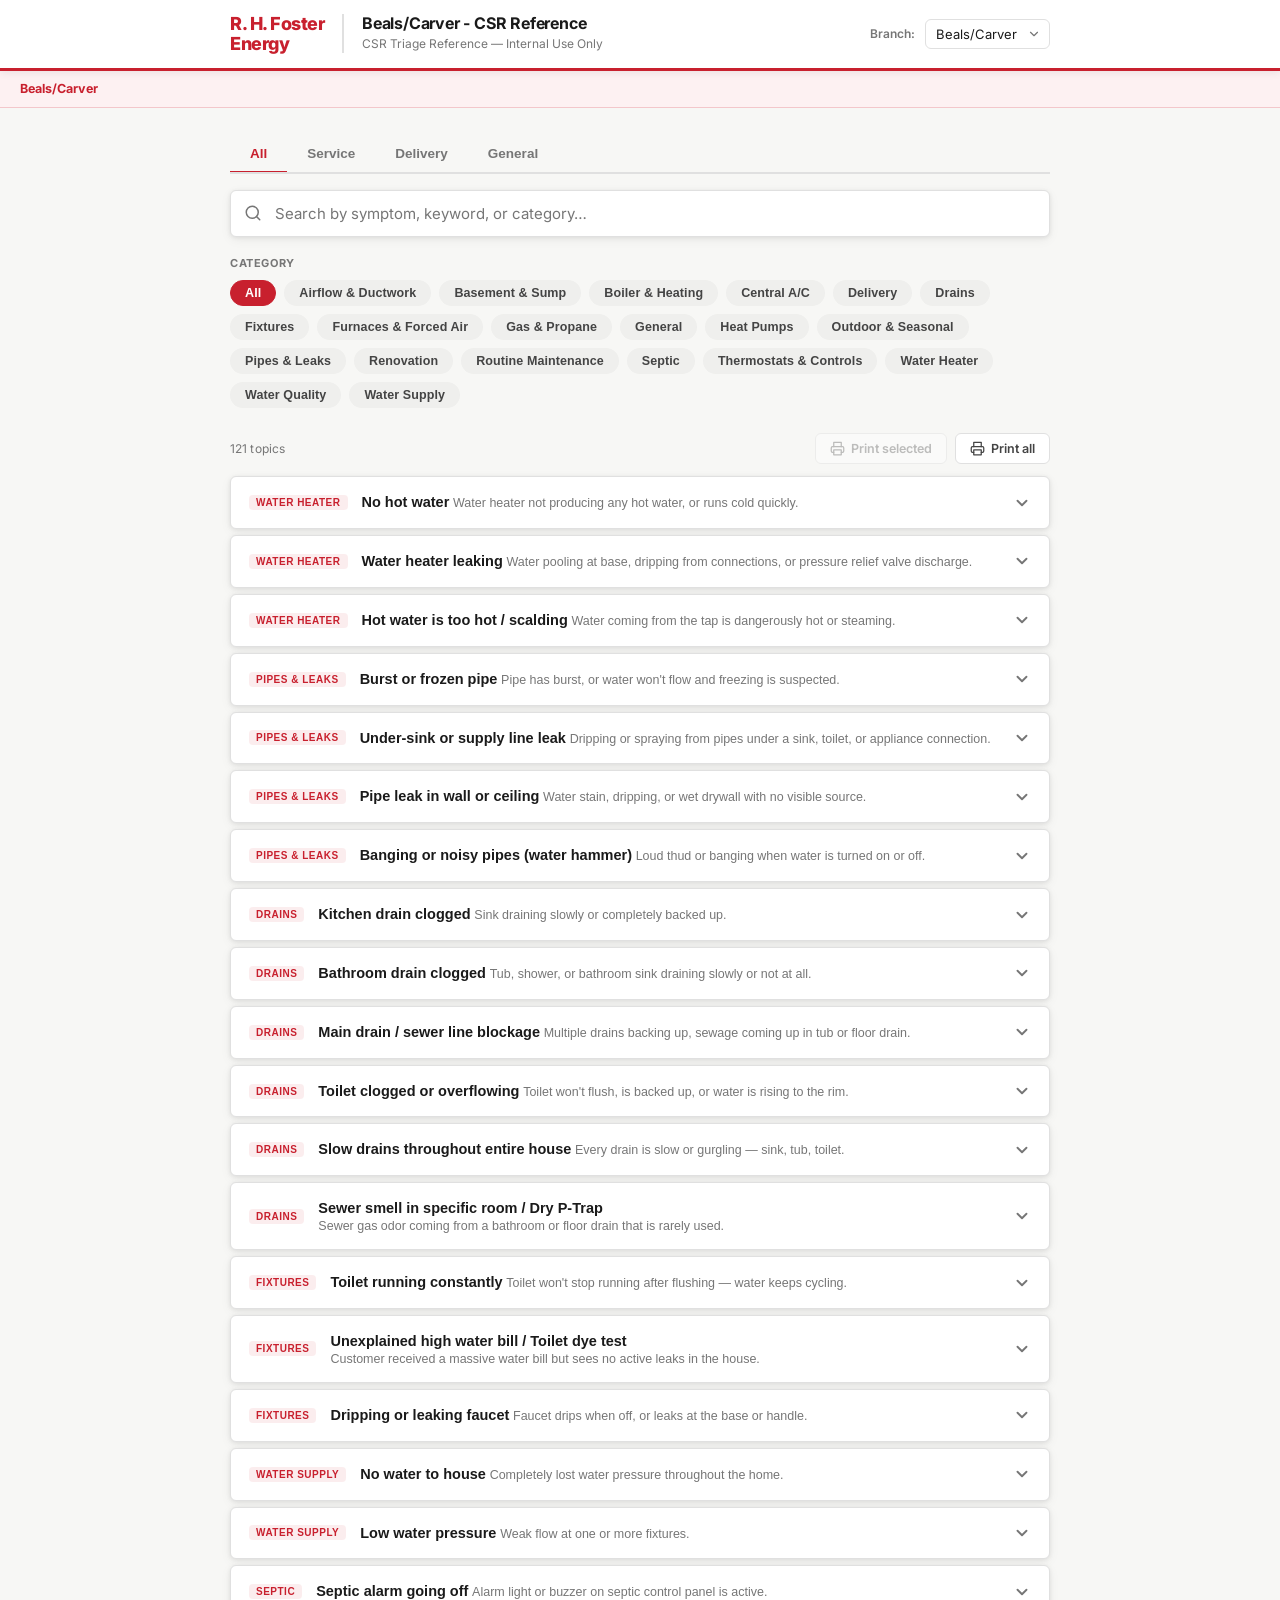
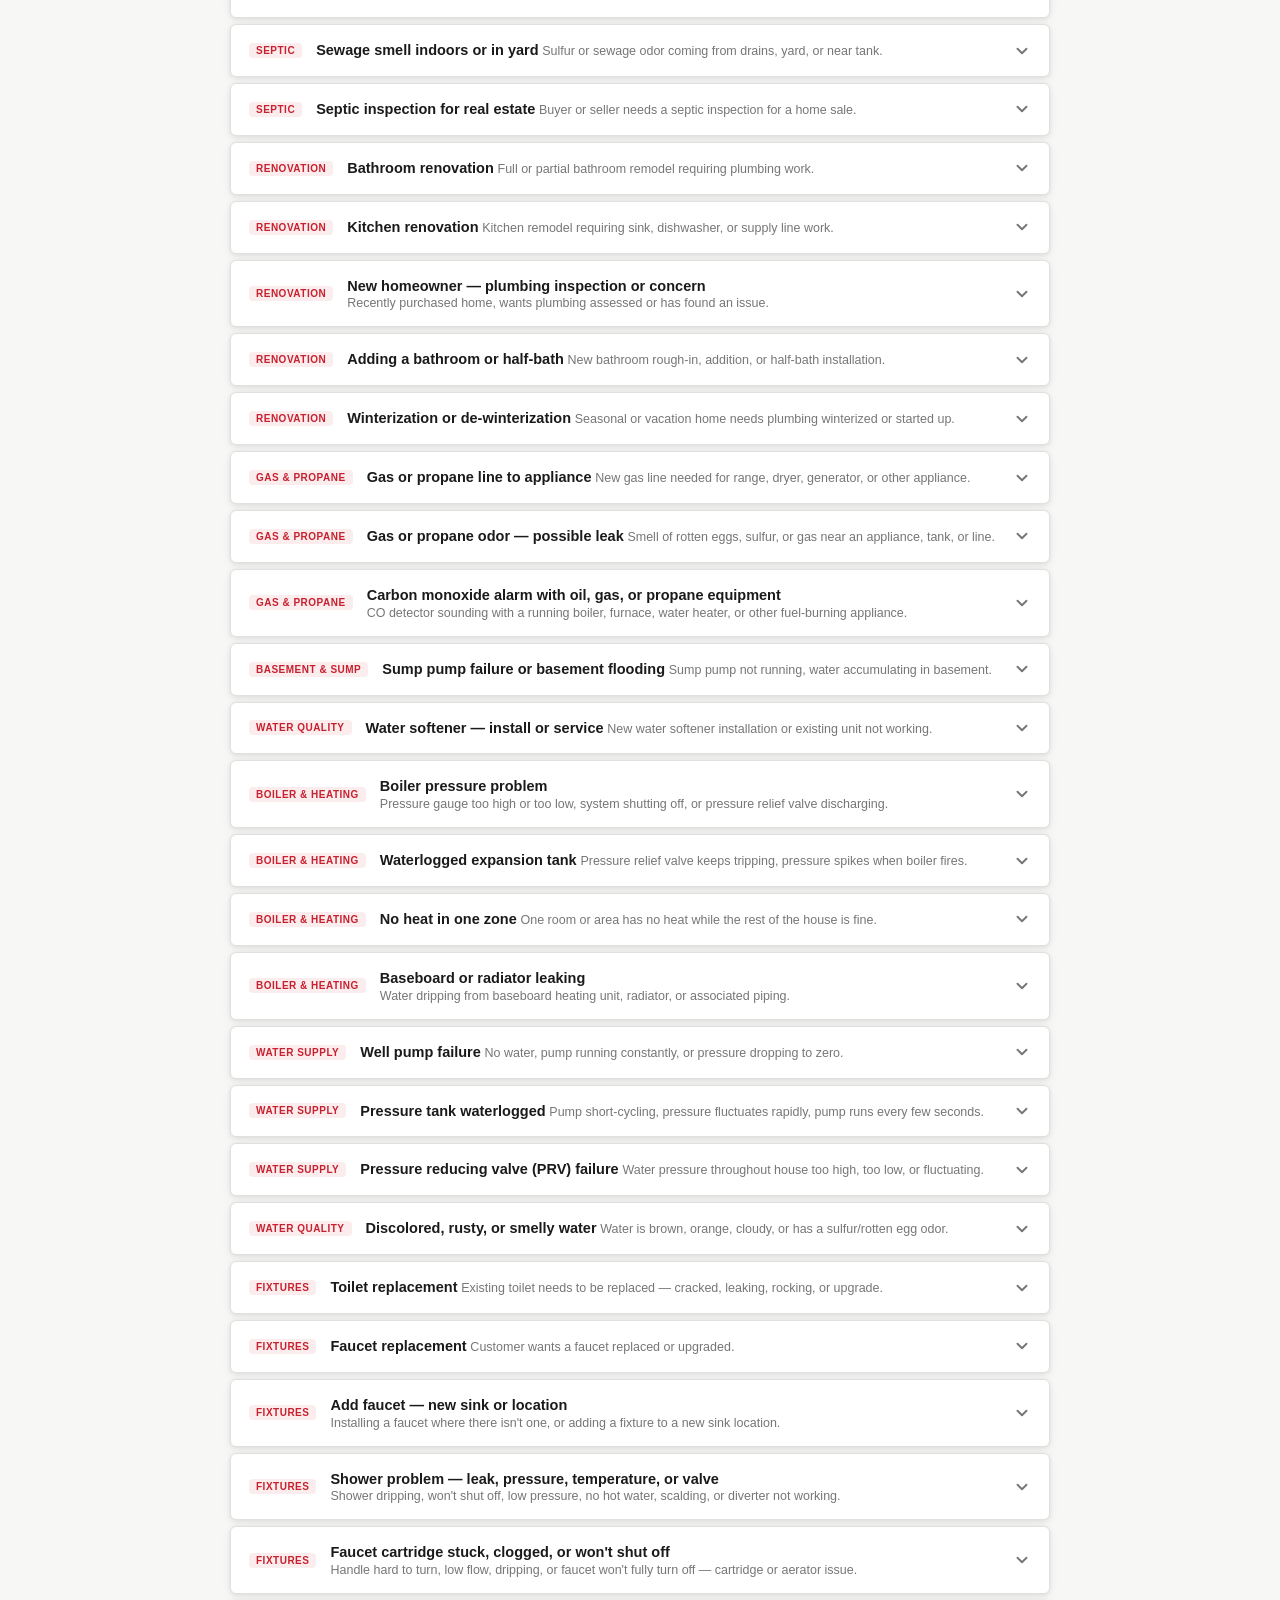
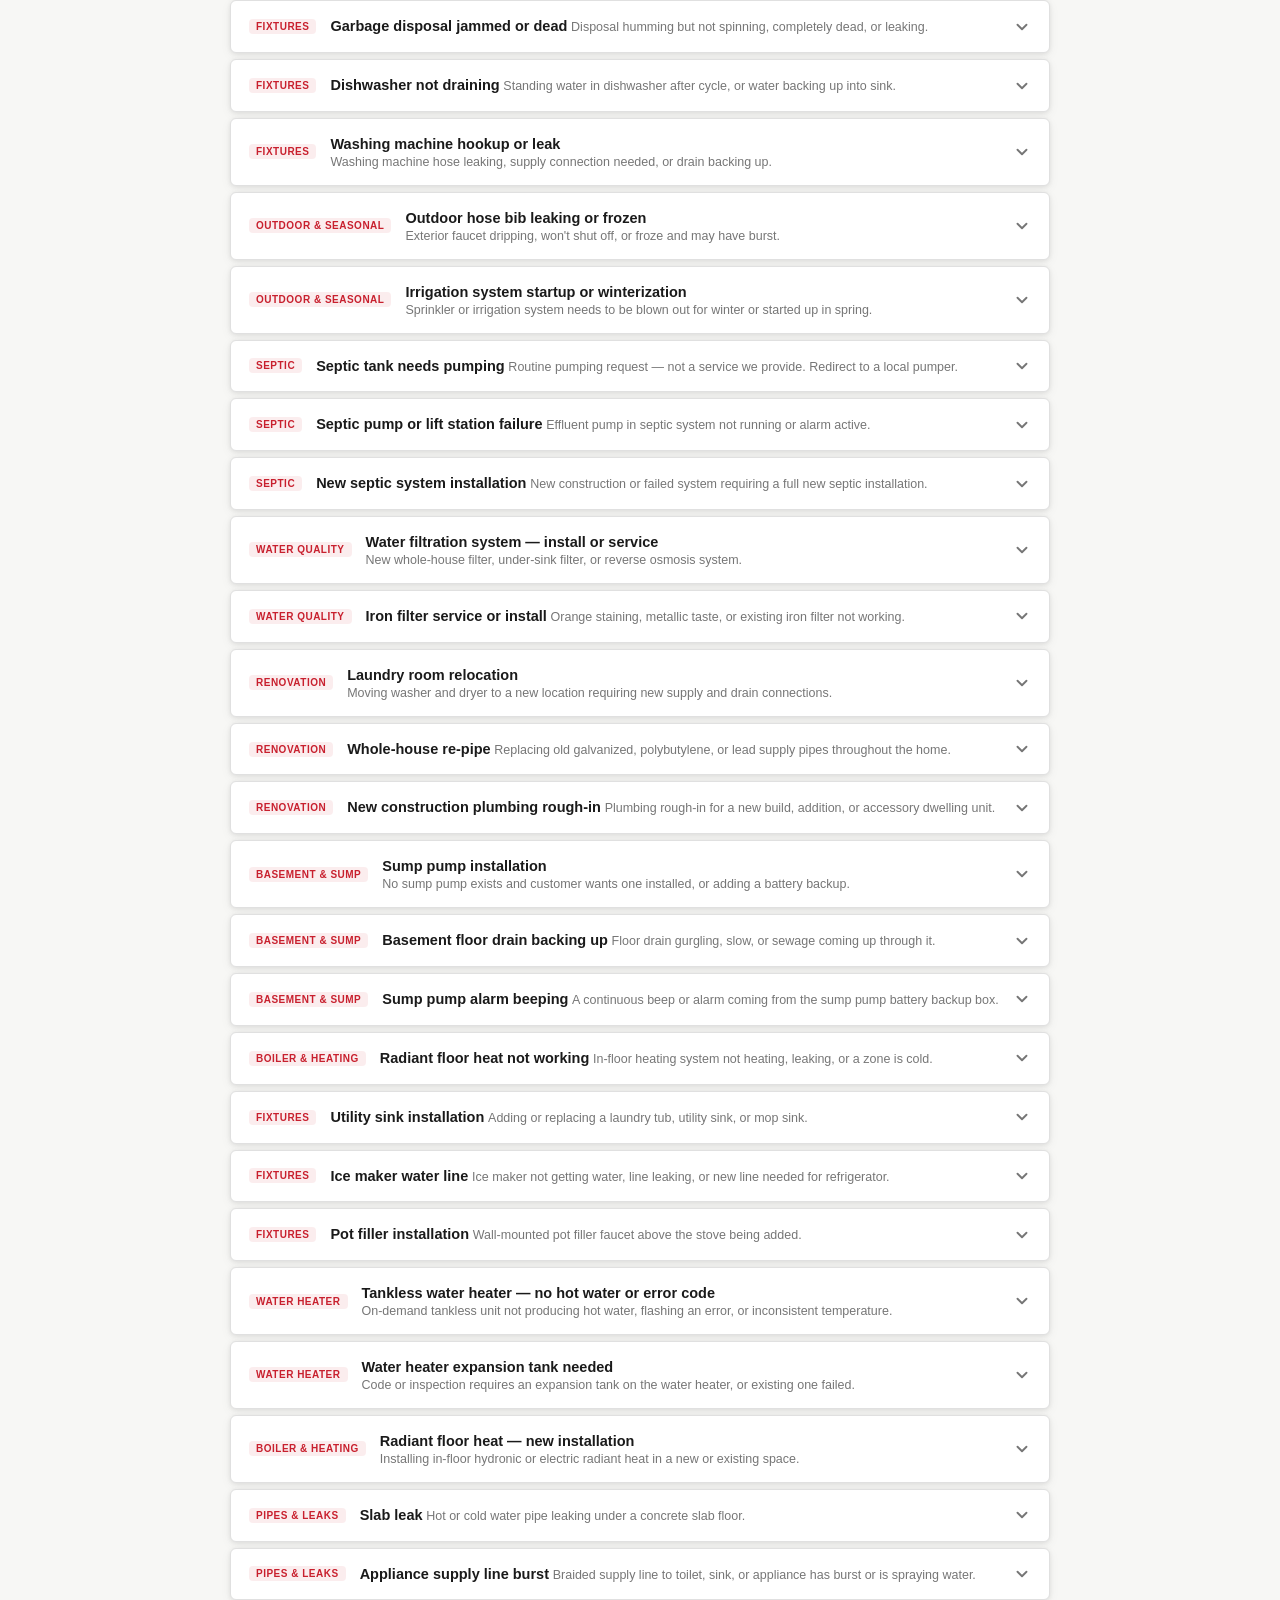
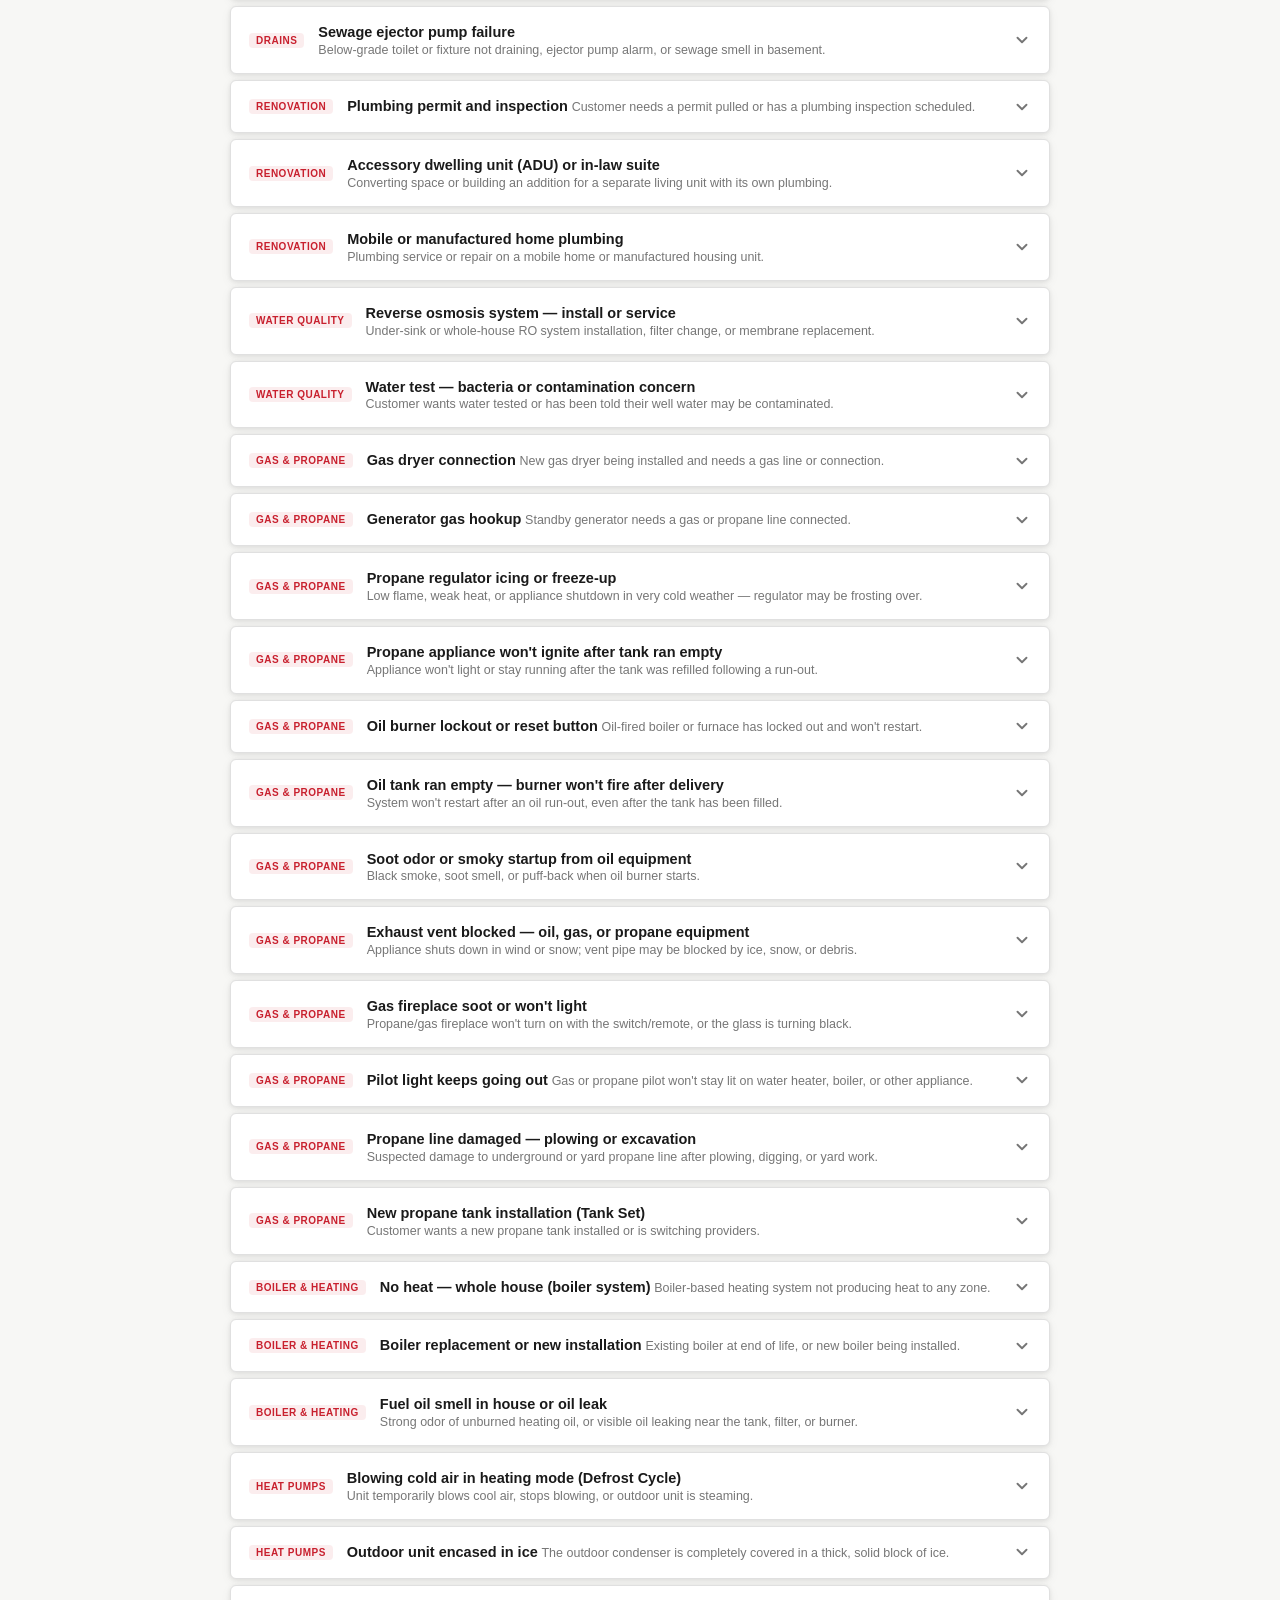
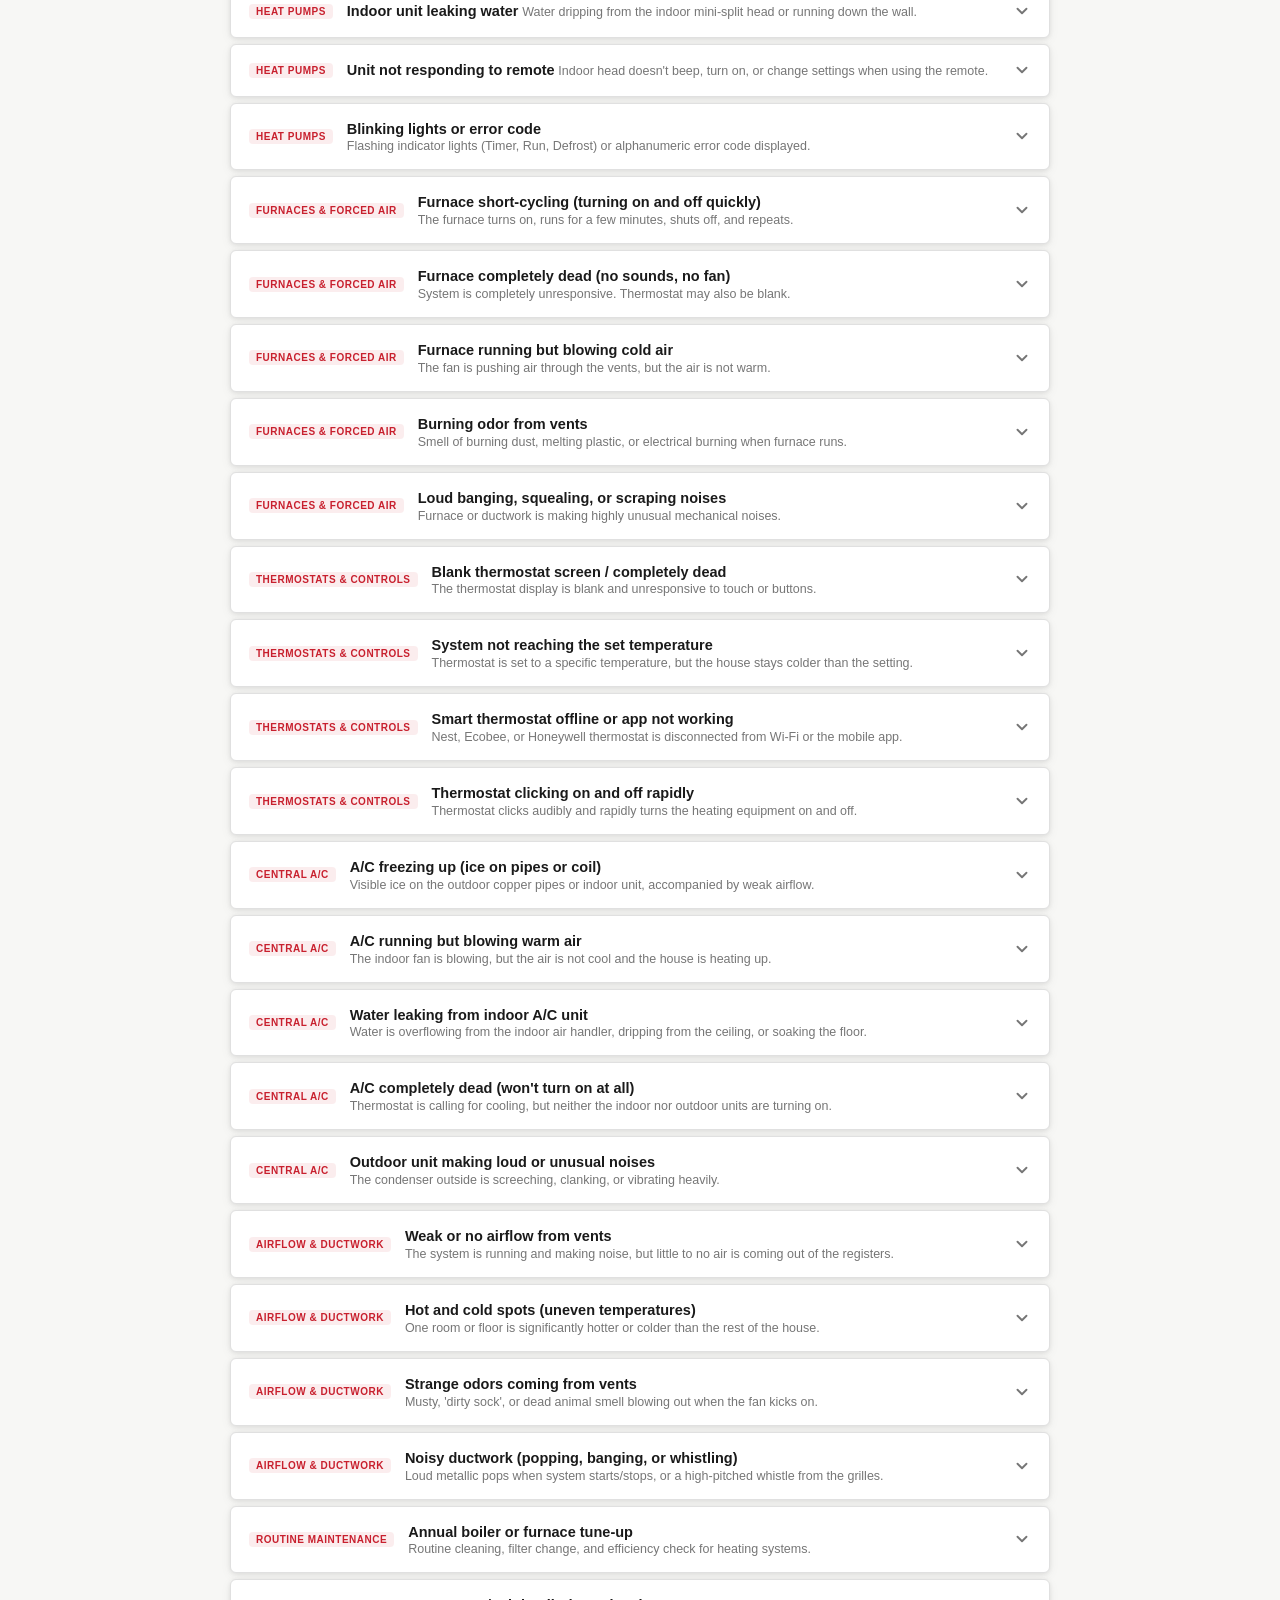
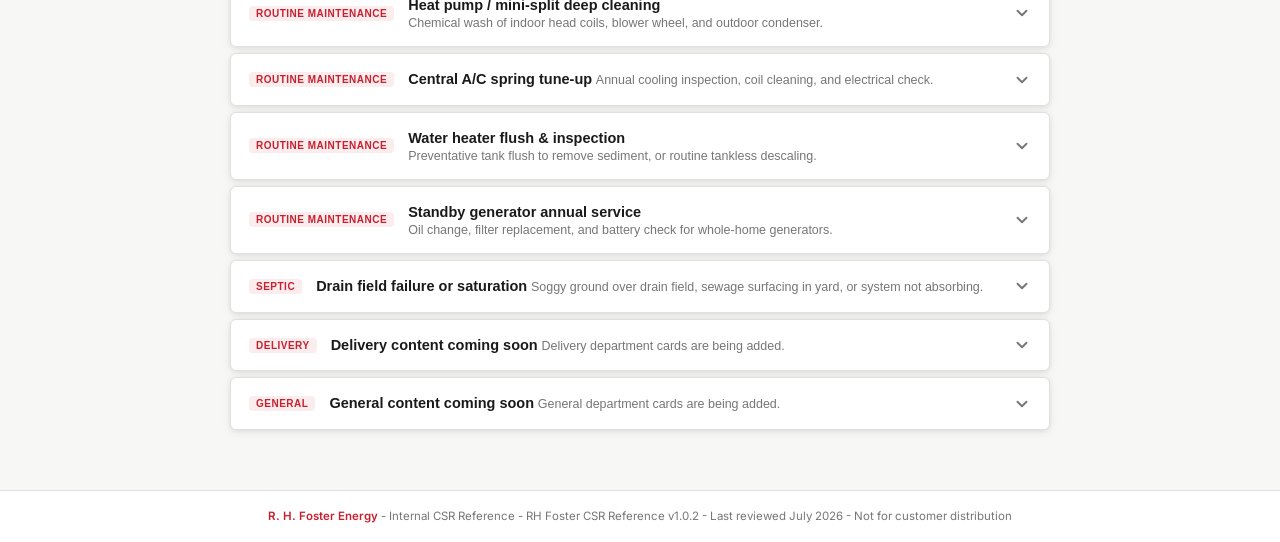
==== commit 5c1cef64: "[all] edit bump release to v1.0.2 with Dennysville zone colors Co-authored-by: Cursor <cursoragent@c" ====
--- a/beals/index.html
+++ b/beals/index.html
@@ -85,7 +85,7 @@
 </main>
 
 <!-- ─── FOOTER ───────────────────────────────────────────────────────────── -->
-<footer class="site-footer"><span>R. H. Foster Energy</span> - Internal CSR Reference - RH Foster CSR Reference v1.0.1 - Last reviewed June 2026 - Not for customer distribution</footer>
+<footer class="site-footer"><span>R. H. Foster Energy</span> - Internal CSR Reference - RH Foster CSR Reference v1.0.2 - Last reviewed July 2026 - Not for customer distribution</footer>
   <script>window.ACTIVE_BRANCH = 'beals';</script>
   <script src="../shared/branches.js"></script>
   <script src="../shared/data-service.js"></script>
--- a/shared/core.css
+++ b/shared/core.css
@@ -893,19 +893,88 @@
   border: 1px solid var(--rule);
   margin-bottom: 10px;
 }
+.area-card-body {
+  grid-column: 1 / -1;
+  display: flex;
+  flex-direction: column;
+  gap: 16px;
+}
 .area-card-map {
   width: 100%;
-  max-width: 600px;
+  max-width: 100%;
   display: block;
   border-radius: var(--radius);
   border: 1px solid var(--rule);
-  margin-bottom: 16px;
 }
 .area-card-summary {
   font-size: 14px;
   color: var(--ink);
   line-height: 1.55;
-  margin-bottom: 14px;
+  margin: 0;
+}
+.area-card-map-heading {
+  font-size: 15px;
+  font-weight: 700;
+  color: var(--ink);
+  margin: 0;
+}
+.area-card-section-label {
+  font-size: 10px;
+  font-weight: 700;
+  letter-spacing: 0.8px;
+  text-transform: uppercase;
+  color: var(--red);
+  margin-bottom: 10px;
+  display: flex;
+  align-items: center;
+  gap: 7px;
+}
+.area-card-section-label::after {
+  content: '';
+  flex: 1;
+  height: 1px;
+  background: var(--rule);
+}
+.area-card-instructions {
+  margin-top: 4px;
+}
+.area-card-questions {
+  margin: 0;
+  padding-left: 20px;
+  font-size: 14px;
+  color: var(--ink);
+  line-height: 1.6;
+}
+.area-card-questions li {
+  margin-bottom: 4px;
+}
+.area-card-workflow {
+  display: flex;
+  flex-direction: column;
+  gap: 10px;
+}
+.area-card-workflow-step {
+  padding: 12px 14px;
+  border: 1px solid var(--rule);
+  border-radius: var(--radius);
+  background: var(--white);
+}
+.area-card-workflow-step.emergency {
+  background: var(--red-light);
+  border-color: var(--red);
+  border-left-width: 4px;
+}
+.area-card-workflow-label {
+  font-size: 13px;
+  font-weight: 700;
+  color: var(--ink);
+  margin-bottom: 6px;
+}
+.area-card-workflow-body {
+  font-size: 13.5px;
+  color: var(--ink-2);
+  line-height: 1.55;
+  margin: 0;
 }
 .area-card-table {
   width: 100%;
@@ -928,7 +997,23 @@
   color: var(--ink);
   vertical-align: middle;
 }
+.area-card-zone {
+  font-weight: 700;
+  color: #ffffff;
+  text-align: center;
+  white-space: nowrap;
+  background-color: var(--zone-bg, transparent);
+  box-shadow: inset 3px 0 0 rgba(0, 0, 0, 0.15);
+}
+.area-card-zone:not([style*="--zone-bg"]) {
+  color: var(--ink);
+  font-weight: 600;
+  box-shadow: none;
+}
 .area-card-table tr:nth-child(even) td { background: var(--bg); }
+.area-card-table tr:nth-child(even) .area-card-zone {
+  background-color: var(--zone-bg, var(--bg));
+}
 .area-card-check {
   color: var(--red);
   font-weight: 700;
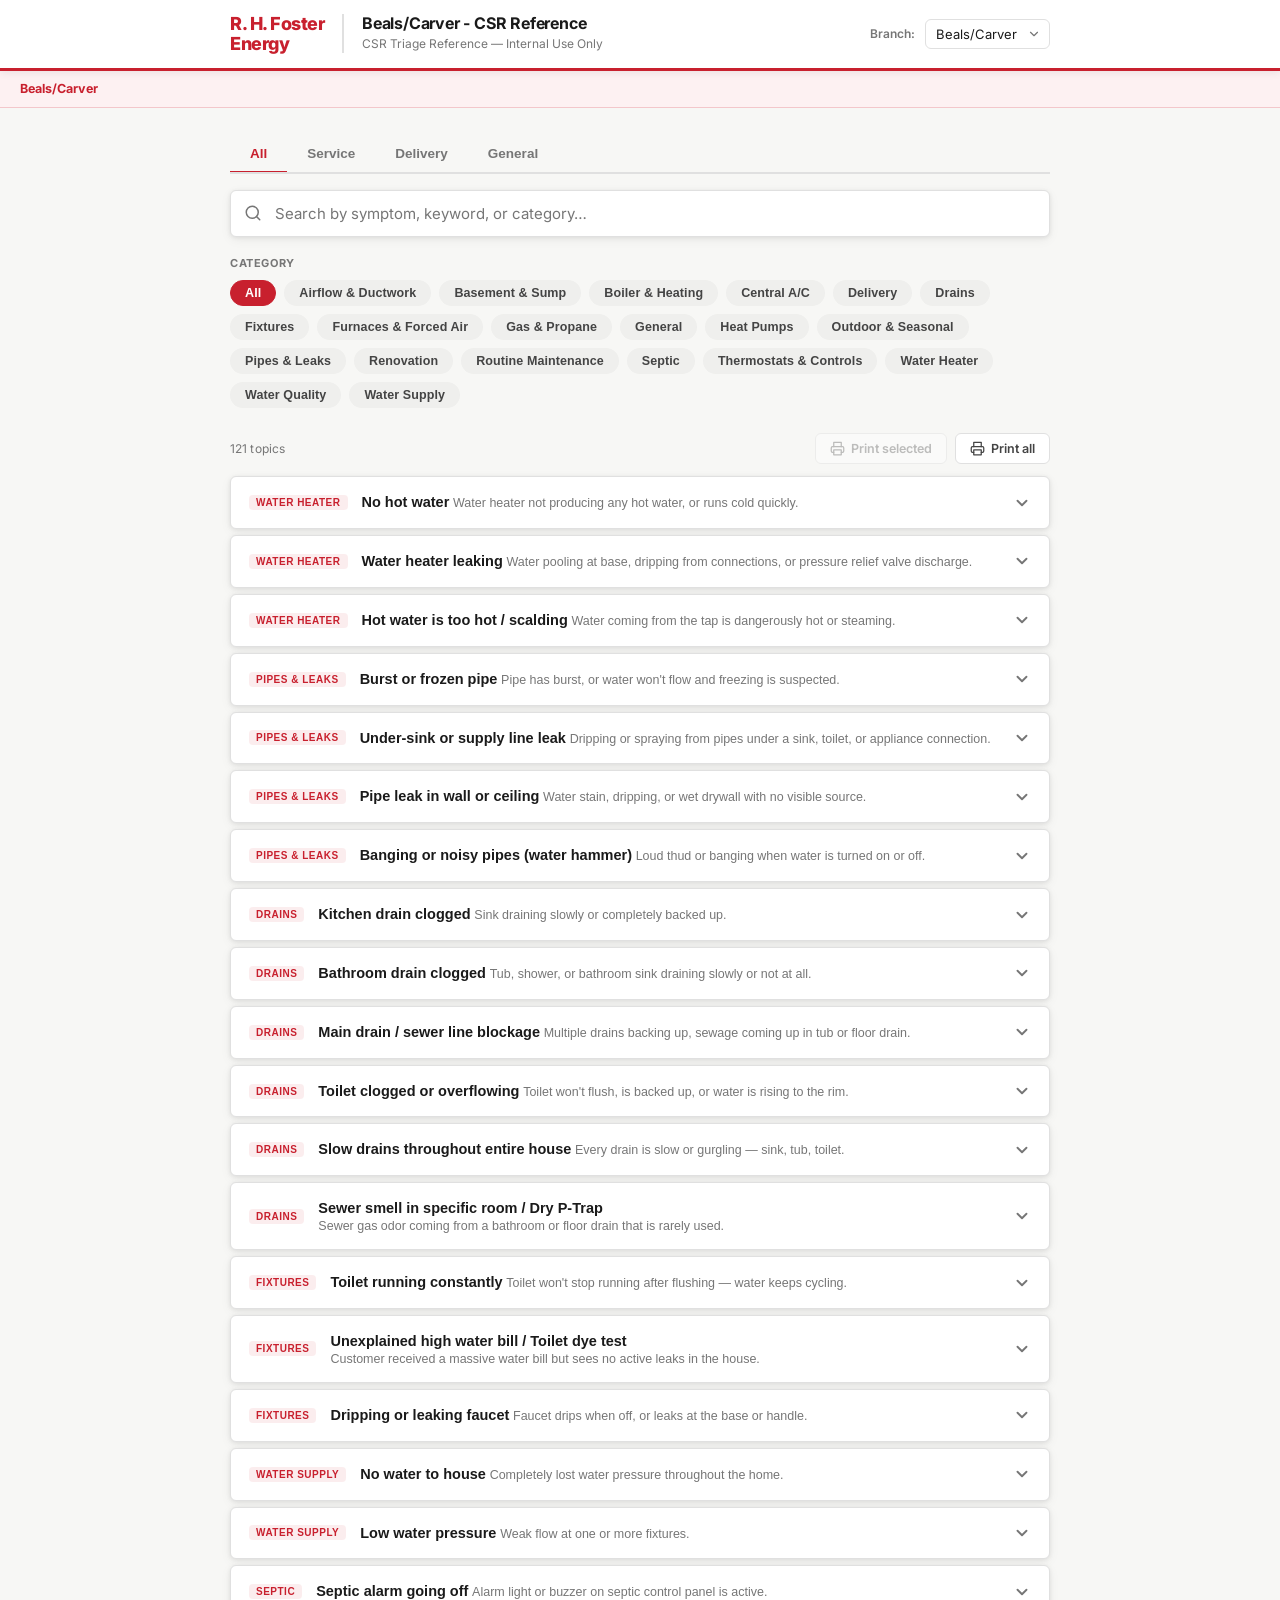
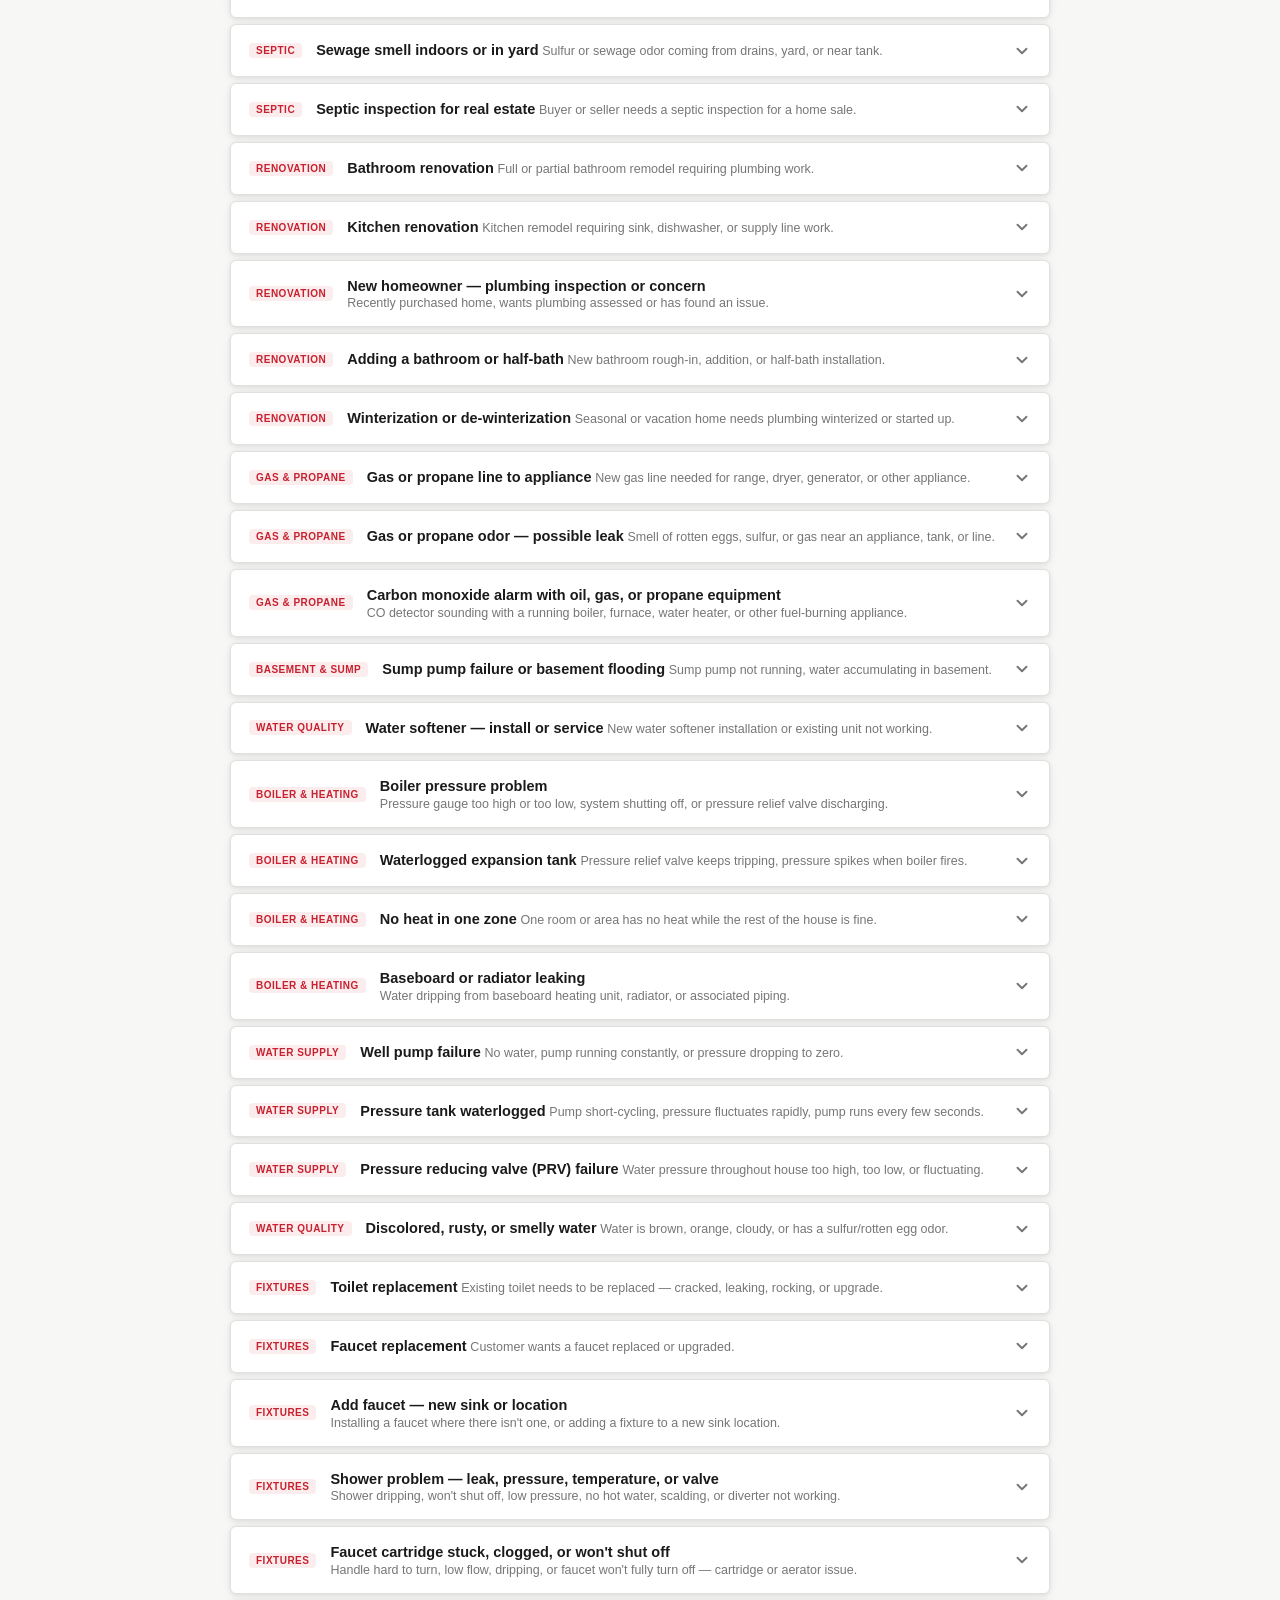
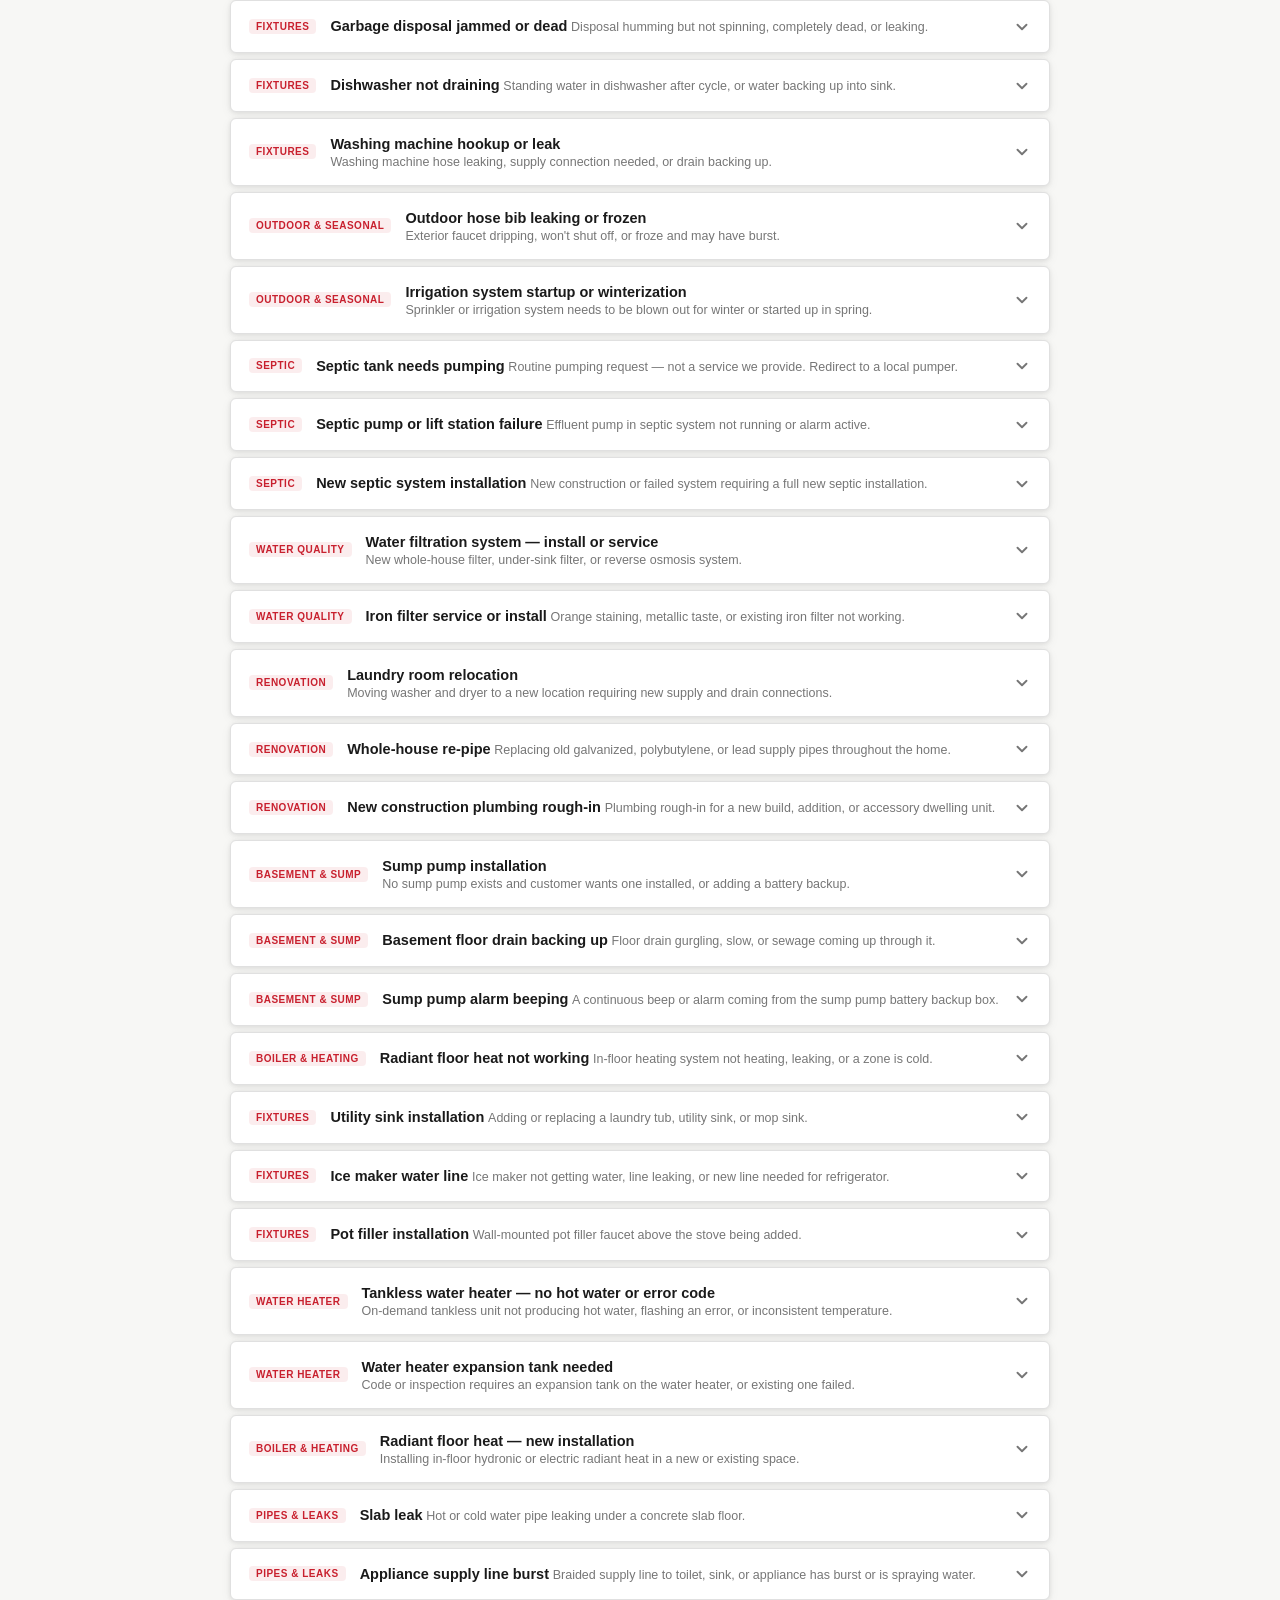
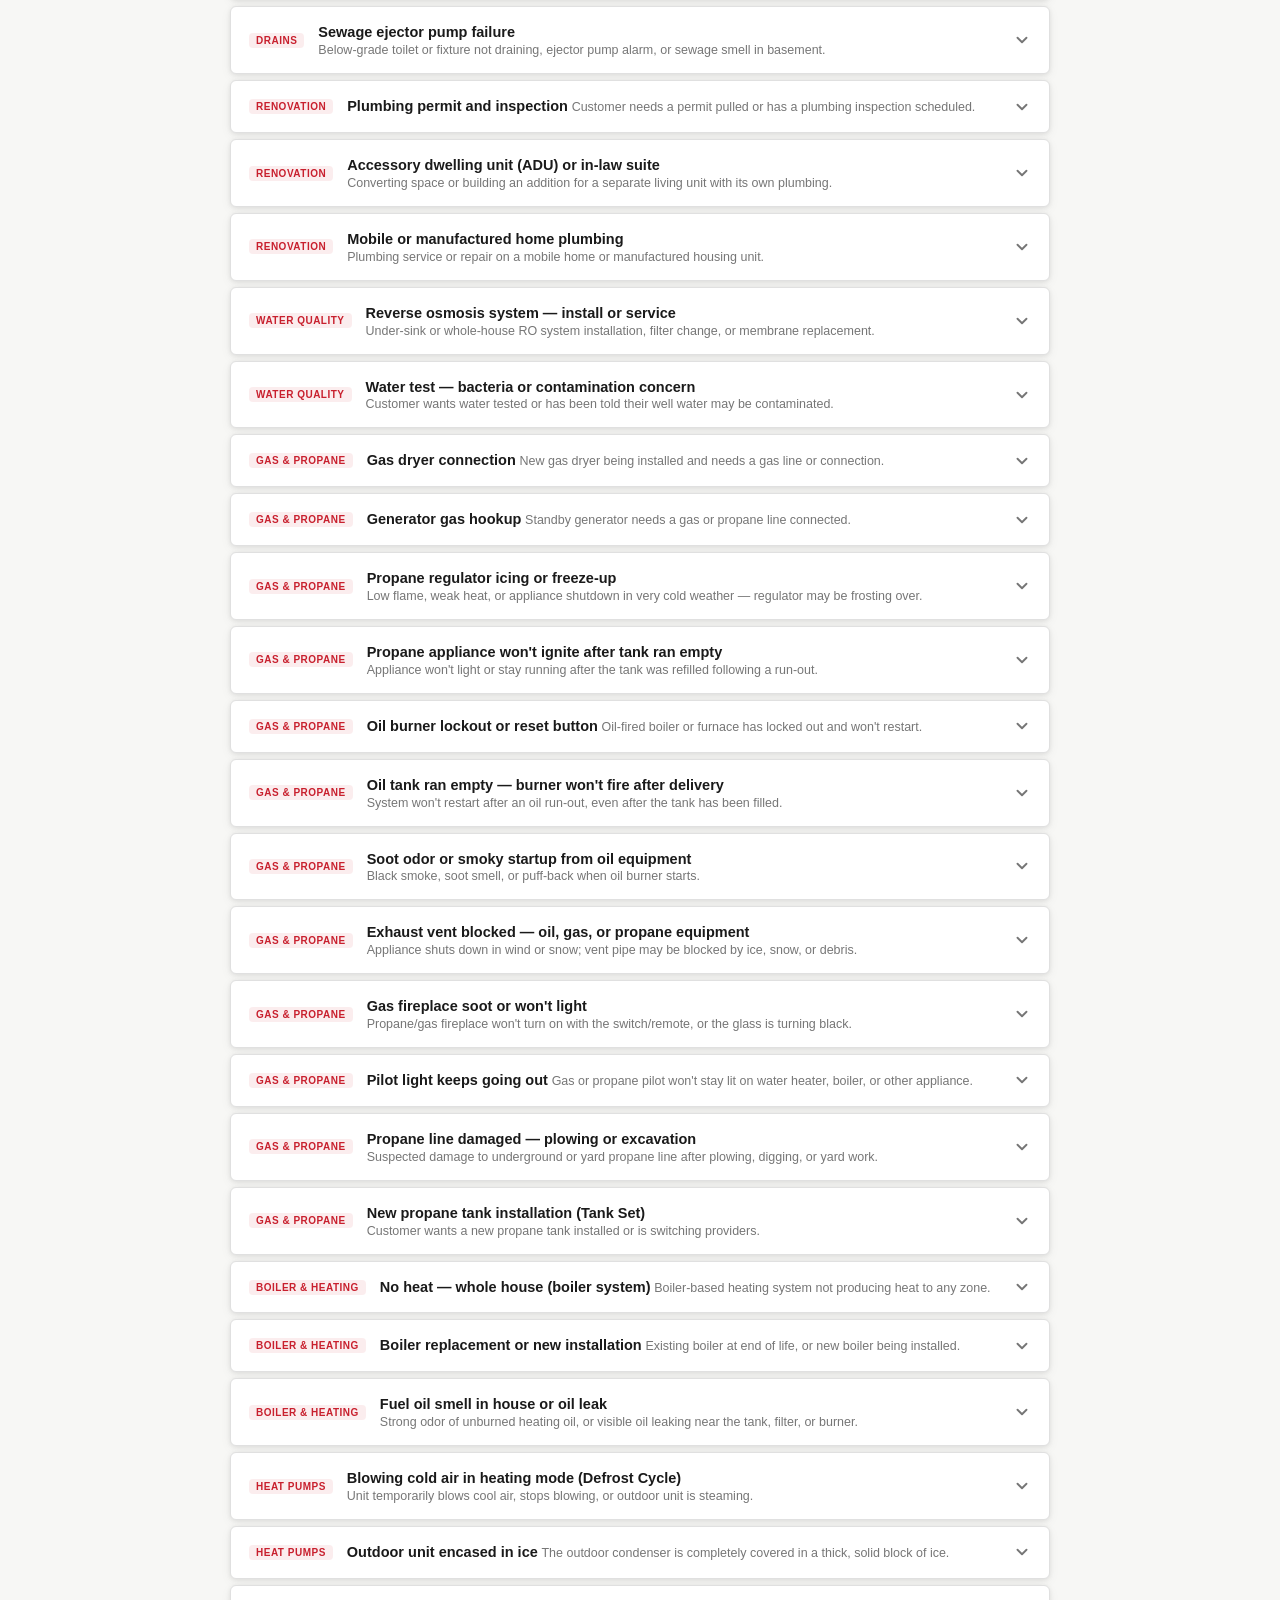
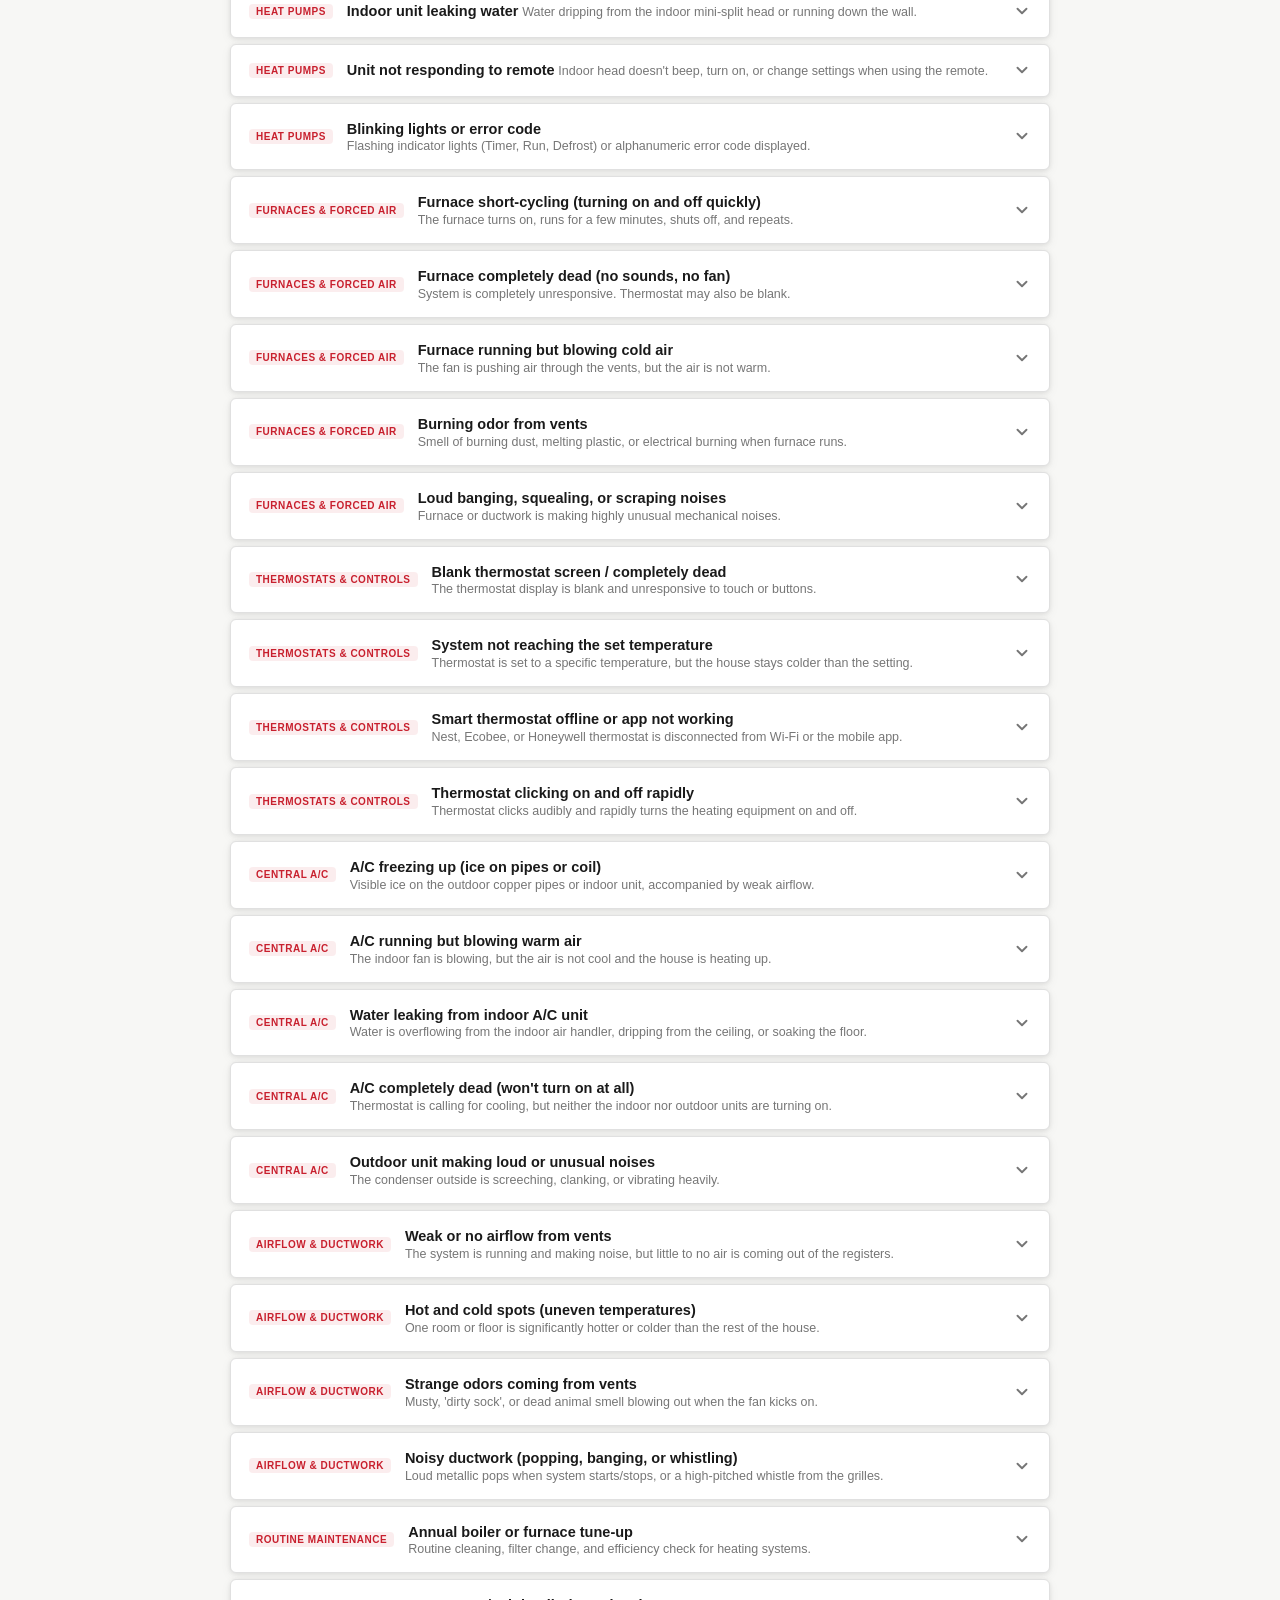
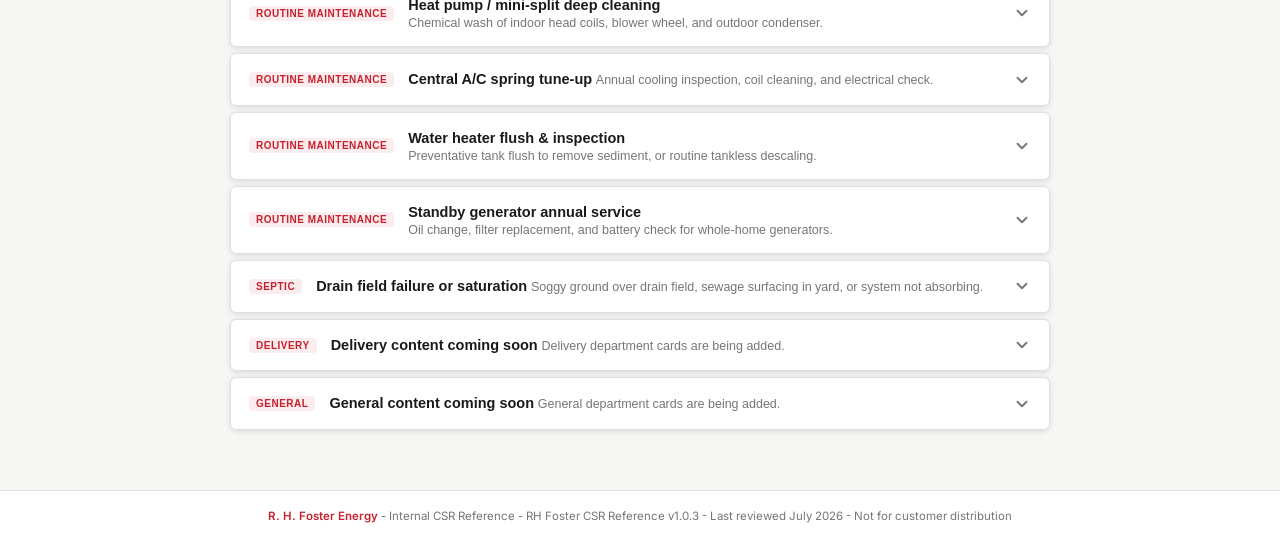
==== commit 56f9ca03: "[all] fix area card zone colors and mobile map layout v1.0.3 Co-authored-by: Cursor <cursoragent@cur" ====
--- a/beals/index.html
+++ b/beals/index.html
@@ -6,7 +6,7 @@
   <title>Beals/Carver - RH Foster CSR Reference</title>
   <link rel="preconnect" href="https://fonts.googleapis.com">
   <link href="https://fonts.googleapis.com/css2?family=Inter:wght@400;500;600;700;800&display=swap" rel="stylesheet">
-  <link rel="stylesheet" href="../shared/core.css">
+  <link rel="stylesheet" href="../shared/core.css?v=1.0.3">
 </head>
 <body>
 
@@ -85,14 +85,14 @@
 </main>
 
 <!-- ─── FOOTER ───────────────────────────────────────────────────────────── -->
-<footer class="site-footer"><span>R. H. Foster Energy</span> - Internal CSR Reference - RH Foster CSR Reference v1.0.2 - Last reviewed July 2026 - Not for customer distribution</footer>
+<footer class="site-footer"><span>R. H. Foster Energy</span> - Internal CSR Reference - RH Foster CSR Reference v1.0.3 - Last reviewed July 2026 - Not for customer distribution</footer>
   <script>window.ACTIVE_BRANCH = 'beals';</script>
-  <script src="../shared/branches.js"></script>
+  <script src="../shared/branches.js?v=1.0.3"></script>
   <script src="../shared/data-service.js"></script>
   <script src="../shared/data-delivery.js"></script>
   <script src="../shared/data-general.js"></script>
-  <script src="../machias/overrides.js"></script>
-  <script src="../shared/core.js"></script>
+  <script src="../machias/overrides.js?v=1.0.3"></script>
+  <script src="../shared/core.js?v=1.0.3"></script>
 </body>
 </html>
 
--- a/shared/core.css
+++ b/shared/core.css
@@ -899,12 +899,27 @@
   flex-direction: column;
   gap: 16px;
 }
+.area-card-map-wrap {
+  overflow-x: auto;
+  -webkit-overflow-scrolling: touch;
+  max-width: 100%;
+  border: 1px solid var(--rule);
+  border-radius: var(--radius);
+}
 .area-card-map {
+  display: block;
   width: 100%;
+  height: auto;
   max-width: 100%;
-  display: block;
-  border-radius: var(--radius);
-  border: 1px solid var(--rule);
+}
+.area-card-table-wrap {
+  overflow-x: auto;
+  -webkit-overflow-scrolling: touch;
+  max-width: 100%;
+}
+.faq-item.open:has(.area-card-body) .faq-body {
+  overflow-x: auto;
+  overflow-y: hidden;
 }
 .area-card-summary {
   font-size: 14px;
@@ -978,6 +993,7 @@
 }
 .area-card-table {
   width: 100%;
+  min-width: 480px;
   border-collapse: collapse;
   font-size: 13px;
 }
@@ -998,22 +1014,32 @@
   vertical-align: middle;
 }
 .area-card-zone {
-  font-weight: 700;
-  color: #ffffff;
+  font-weight: 600;
   text-align: center;
   white-space: nowrap;
-  background-color: var(--zone-bg, transparent);
-  box-shadow: inset 3px 0 0 rgba(0, 0, 0, 0.15);
-}
-.area-card-zone:not([style*="--zone-bg"]) {
   color: var(--ink);
-  font-weight: 600;
-  box-shadow: none;
-}
-.area-card-table tr:nth-child(even) td { background: var(--bg); }
-.area-card-table tr:nth-child(even) .area-card-zone {
-  background-color: var(--zone-bg, var(--bg));
-}
+}
+.area-card-zone-1 {
+  background-color: #1f77b4;
+  color: #ffffff;
+  font-weight: 700;
+}
+.area-card-zone-2 {
+  background-color: #2ca02c;
+  color: #ffffff;
+  font-weight: 700;
+}
+.area-card-zone-3 {
+  background-color: #ff7f0e;
+  color: #ffffff;
+  font-weight: 700;
+}
+.area-card-zone-4 {
+  background-color: #d62728;
+  color: #ffffff;
+  font-weight: 700;
+}
+.area-card-table tr:nth-child(even) td:not(.area-card-zone) { background: var(--bg); }
 .area-card-check {
   color: var(--red);
   font-weight: 700;
@@ -1209,6 +1235,10 @@
     padding-right: 14px;
   }
 
+  .area-card-table {
+    font-size: 12px;
+  }
+
   .site-footer {
     padding: 14px 16px;
     font-size: 11px;
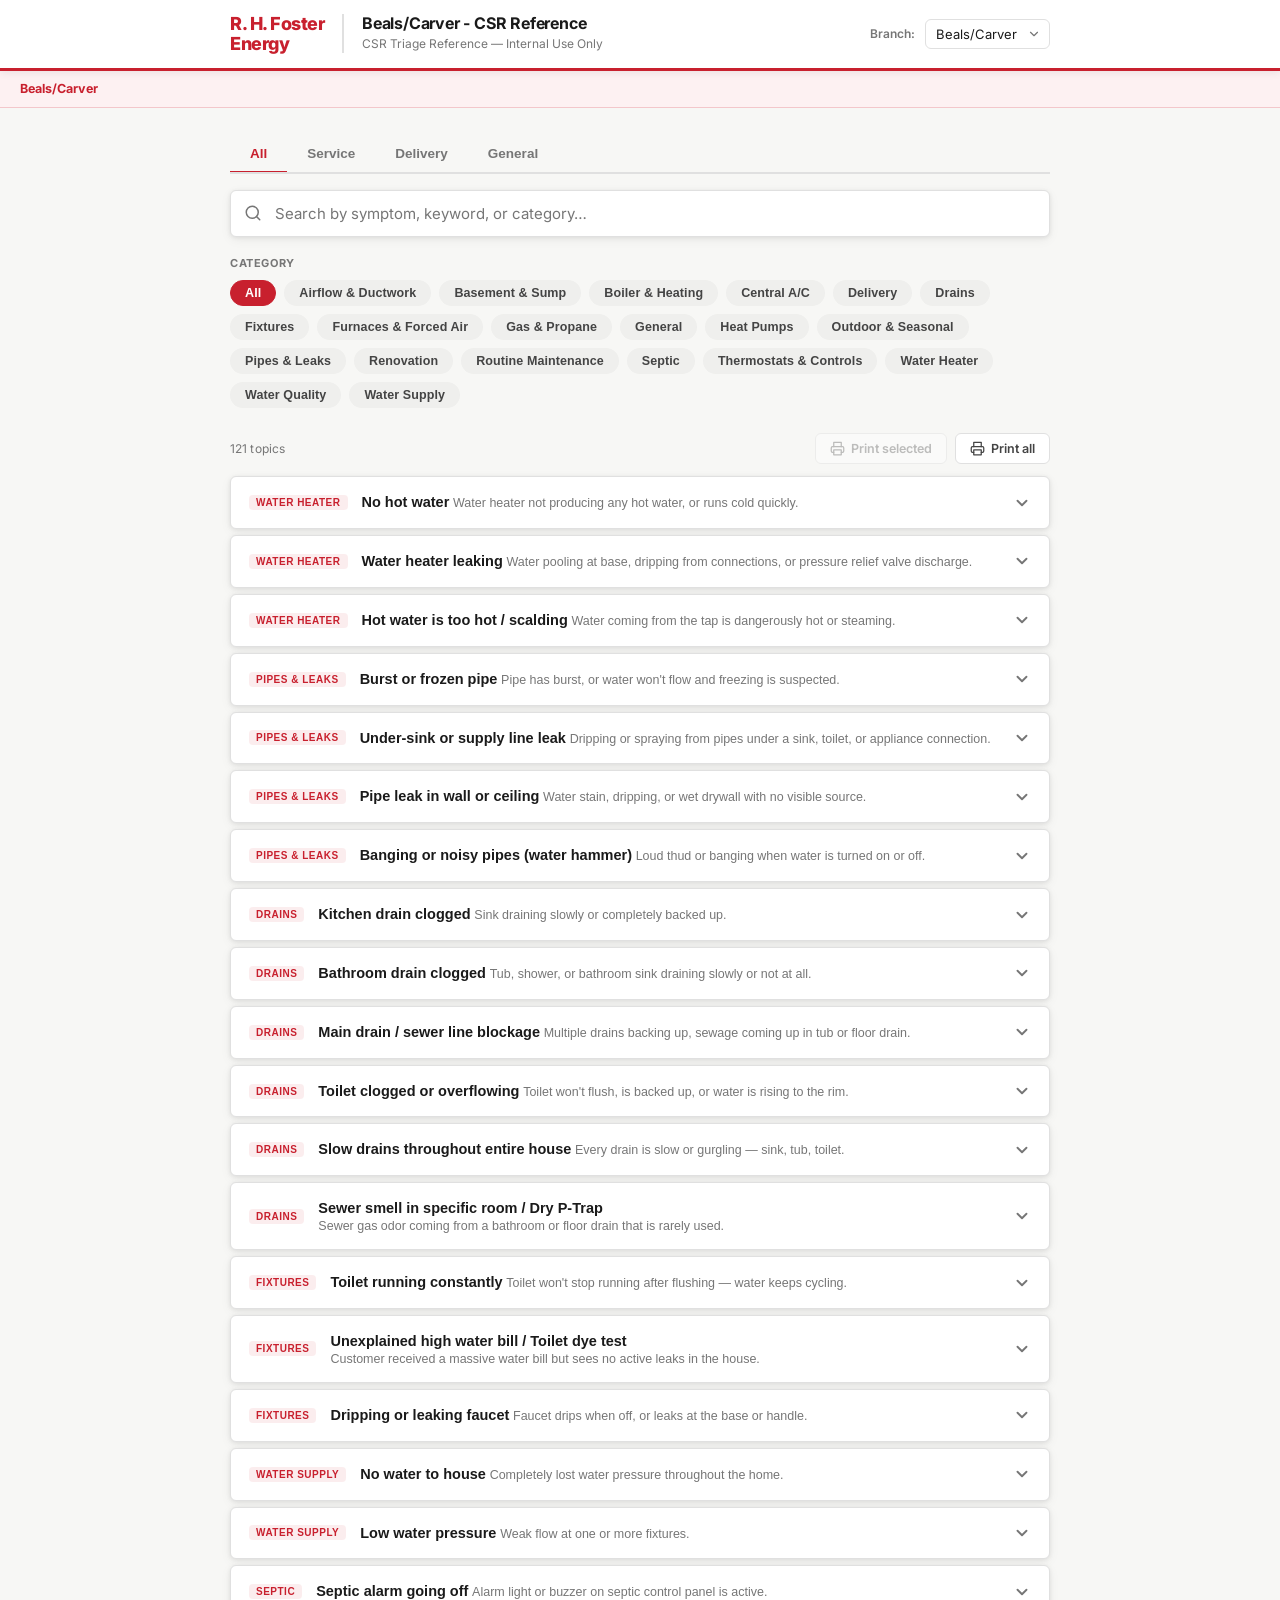
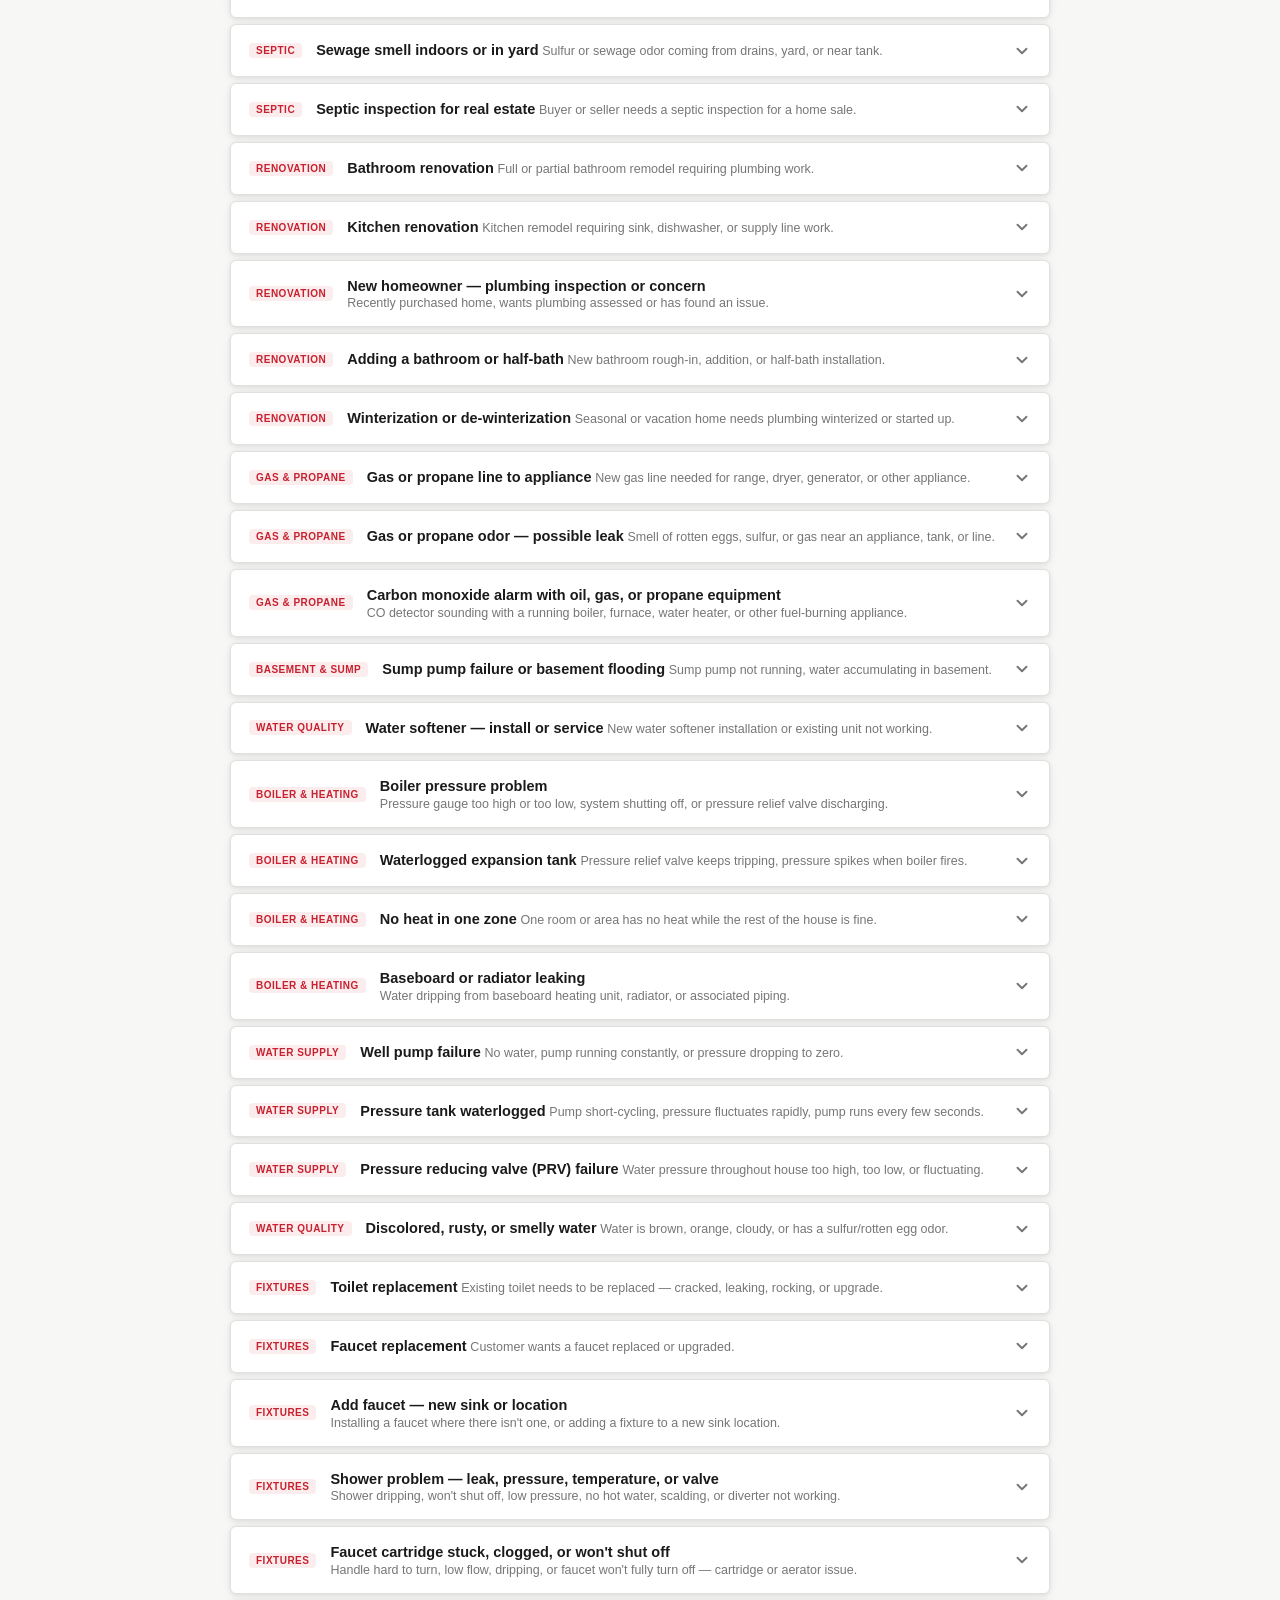
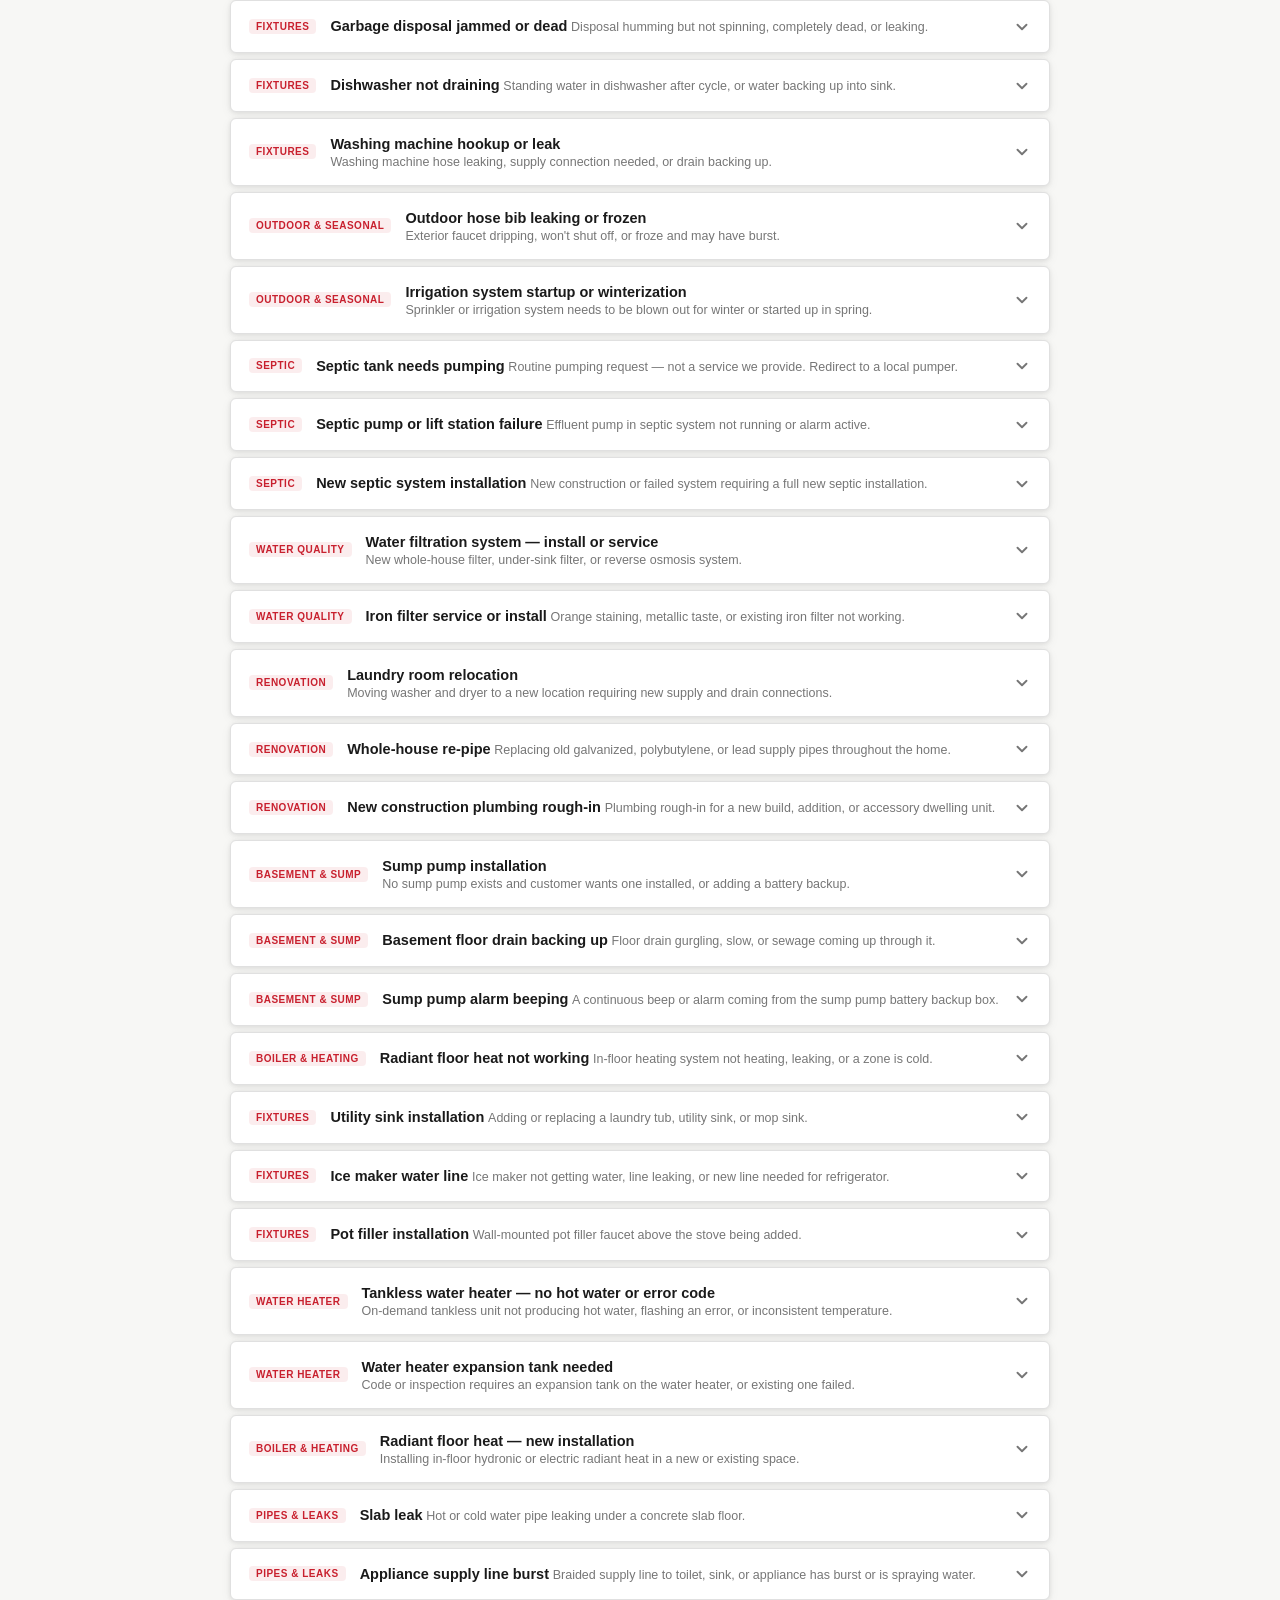
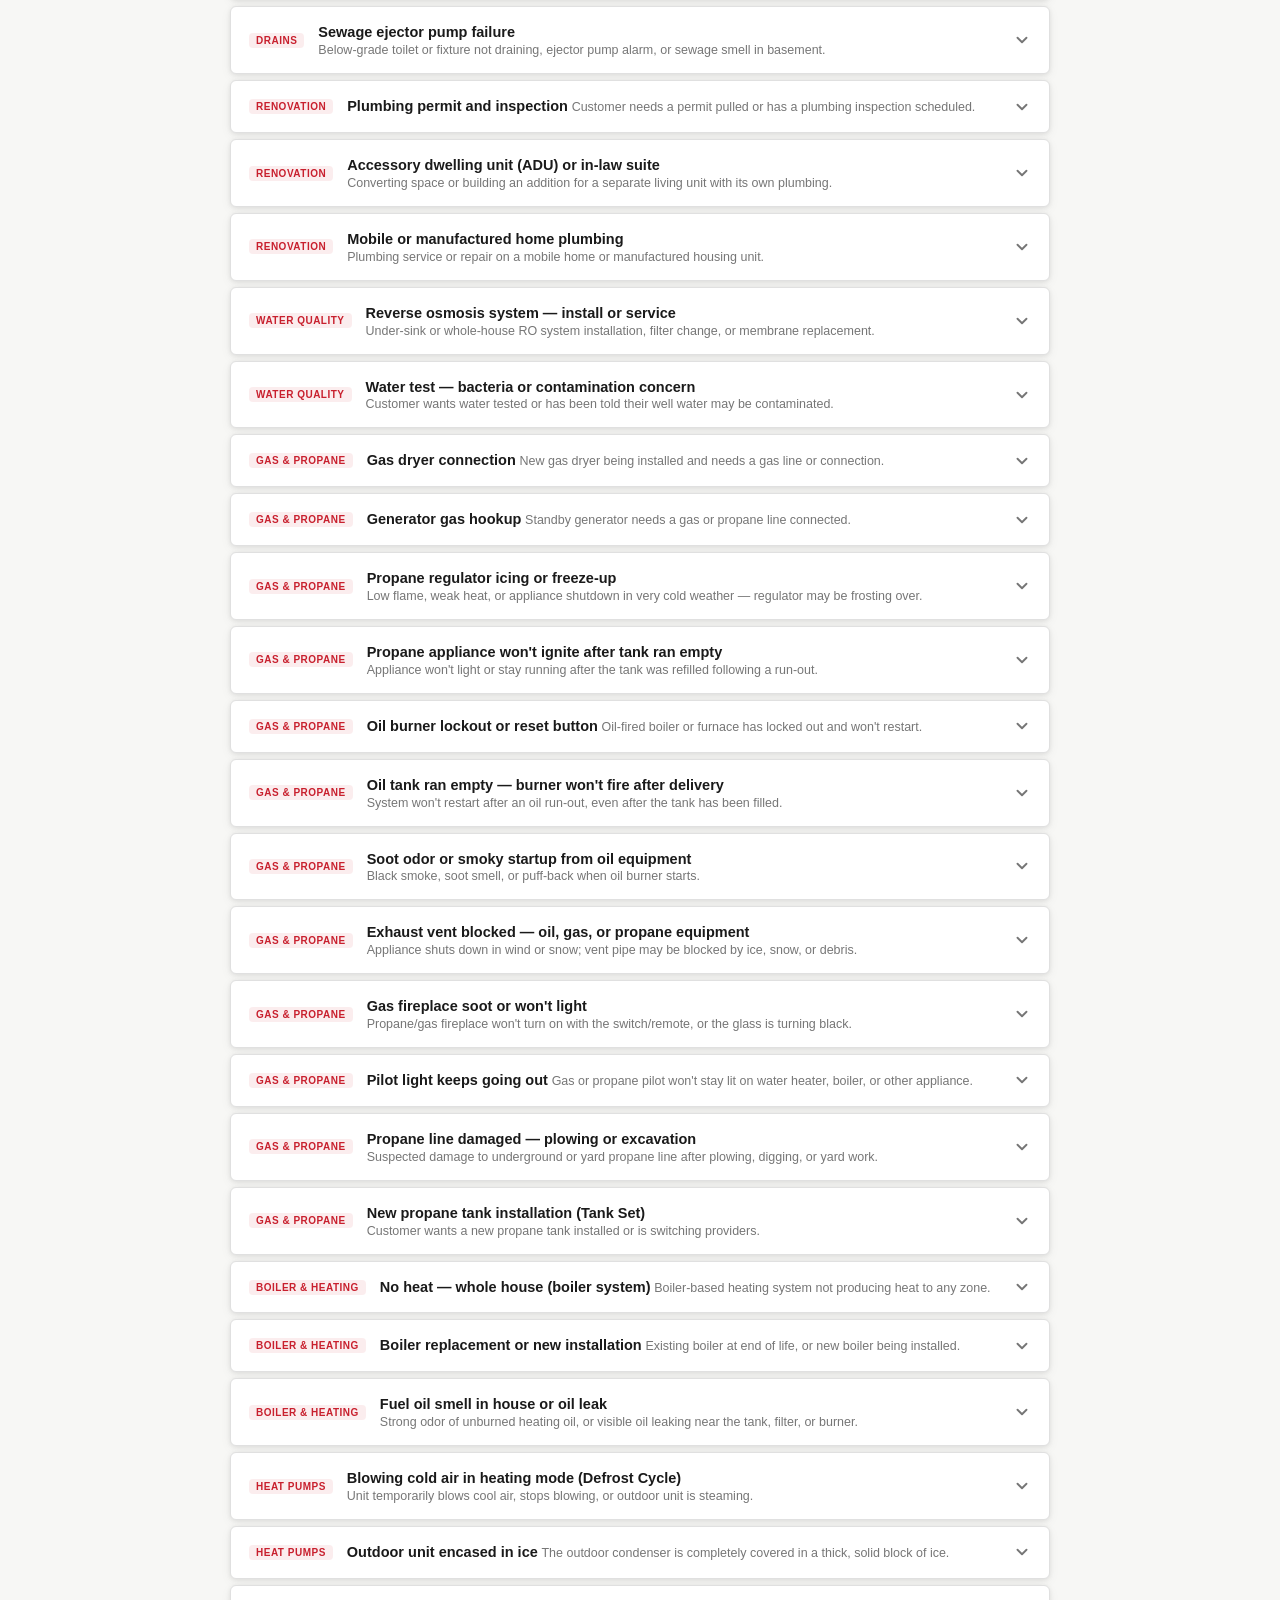
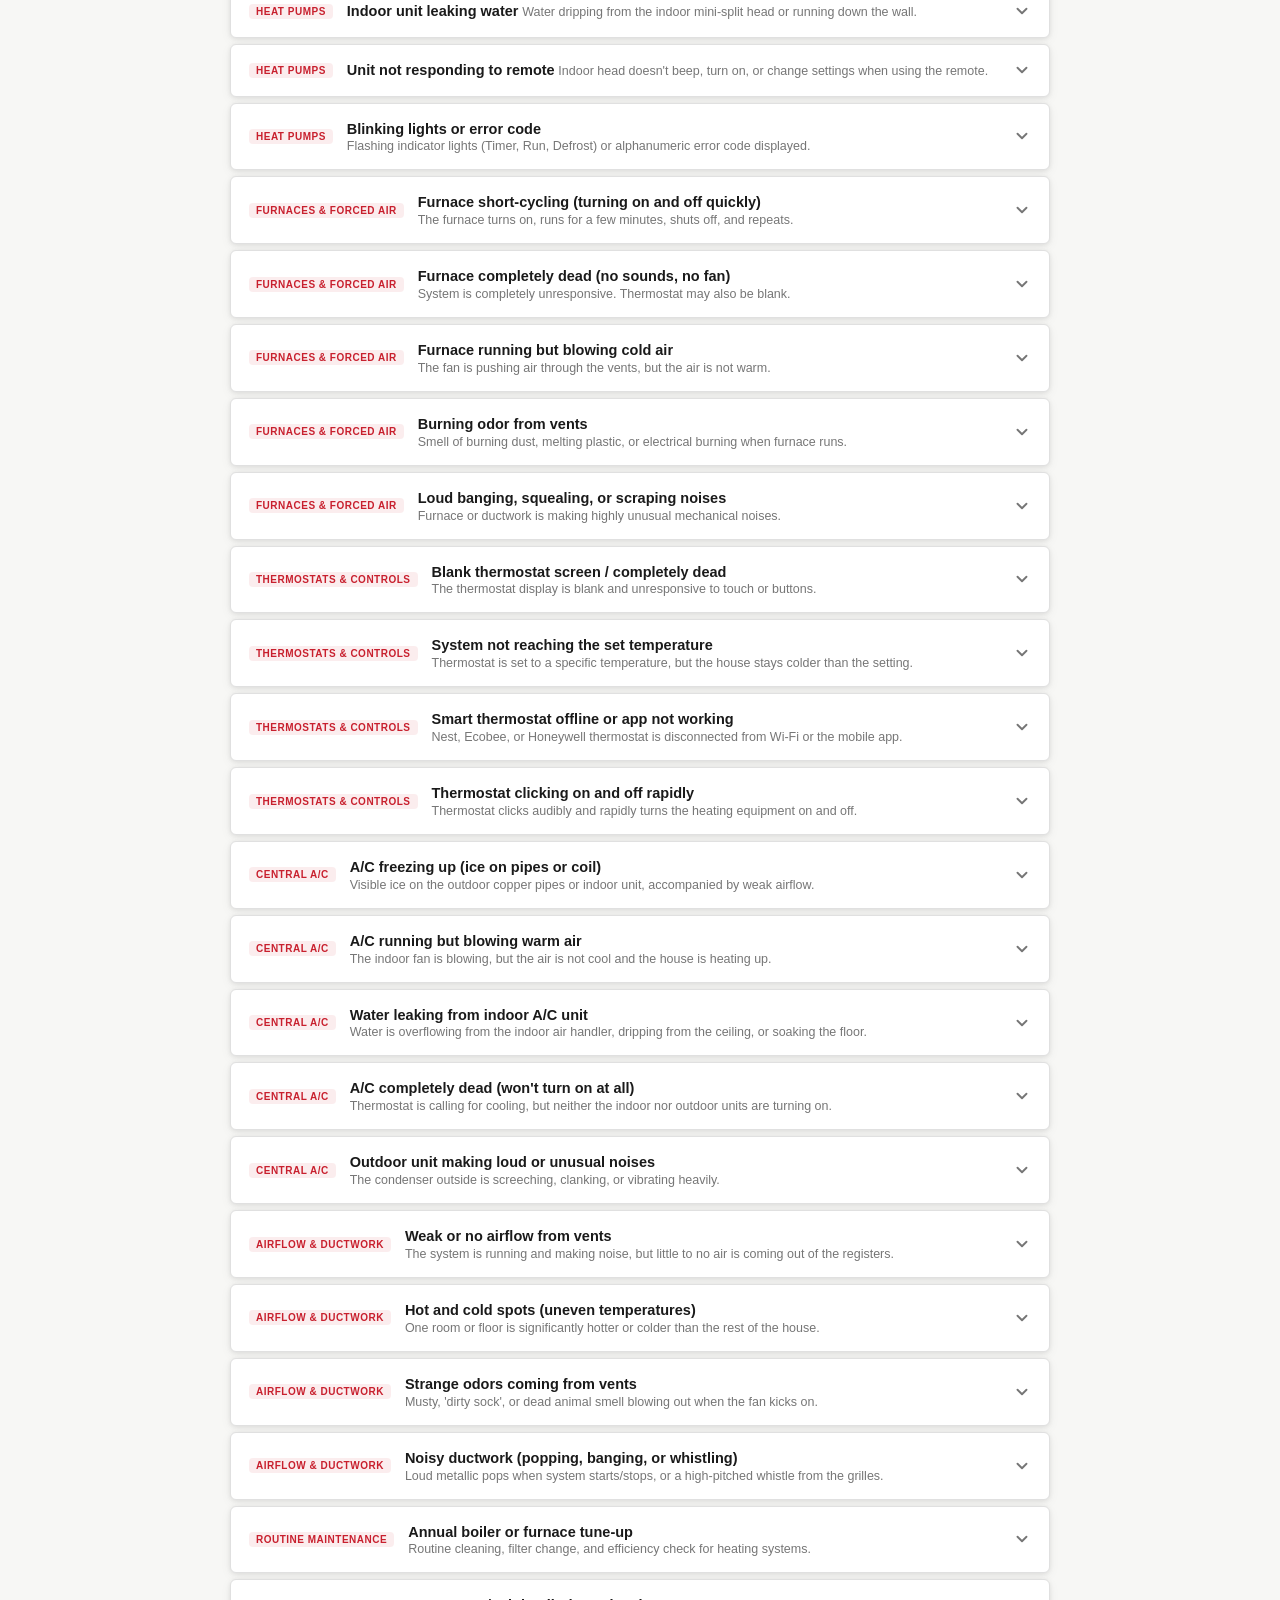
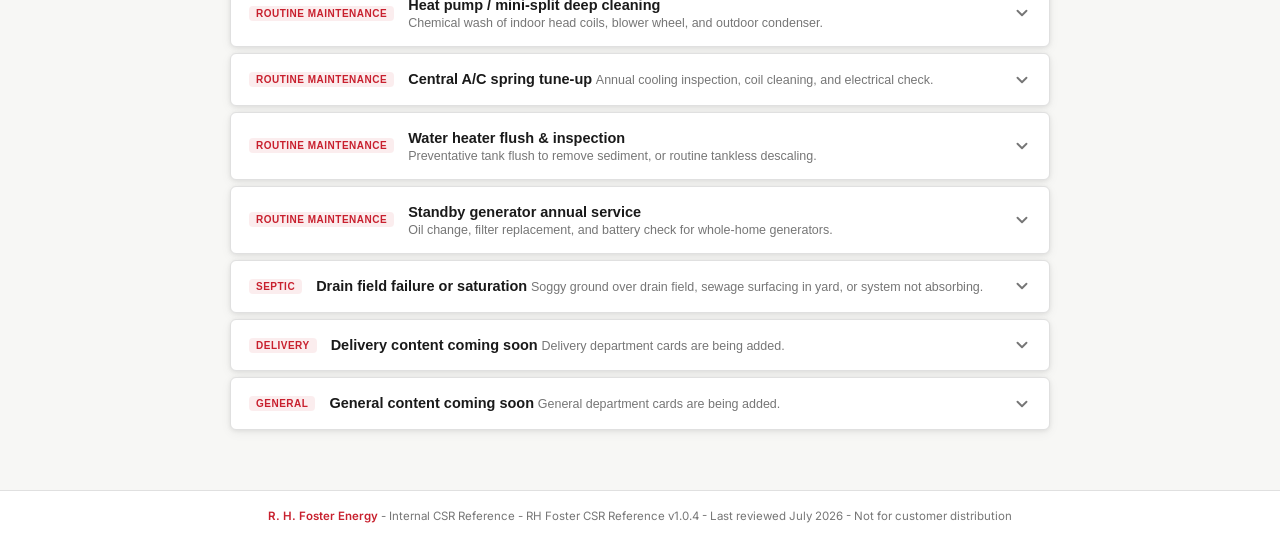
==== commit ff64f5e9: "[dennysville] add General and Delivery local cards v1.0.4 Co-authored-by: Cursor <cursoragent@cursor" ====
--- a/beals/index.html
+++ b/beals/index.html
@@ -6,7 +6,7 @@
   <title>Beals/Carver - RH Foster CSR Reference</title>
   <link rel="preconnect" href="https://fonts.googleapis.com">
   <link href="https://fonts.googleapis.com/css2?family=Inter:wght@400;500;600;700;800&display=swap" rel="stylesheet">
-  <link rel="stylesheet" href="../shared/core.css?v=1.0.3">
+  <link rel="stylesheet" href="../shared/core.css?v=1.0.4">
 </head>
 <body>
 
@@ -85,14 +85,14 @@
 </main>
 
 <!-- ─── FOOTER ───────────────────────────────────────────────────────────── -->
-<footer class="site-footer"><span>R. H. Foster Energy</span> - Internal CSR Reference - RH Foster CSR Reference v1.0.3 - Last reviewed July 2026 - Not for customer distribution</footer>
+<footer class="site-footer"><span>R. H. Foster Energy</span> - Internal CSR Reference - RH Foster CSR Reference v1.0.4 - Last reviewed July 2026 - Not for customer distribution</footer>
   <script>window.ACTIVE_BRANCH = 'beals';</script>
-  <script src="../shared/branches.js?v=1.0.3"></script>
+  <script src="../shared/branches.js?v=1.0.4"></script>
   <script src="../shared/data-service.js"></script>
   <script src="../shared/data-delivery.js"></script>
   <script src="../shared/data-general.js"></script>
-  <script src="../machias/overrides.js?v=1.0.3"></script>
-  <script src="../shared/core.js?v=1.0.3"></script>
+  <script src="../machias/overrides.js?v=1.0.4"></script>
+  <script src="../shared/core.js?v=1.0.4"></script>
 </body>
 </html>
 
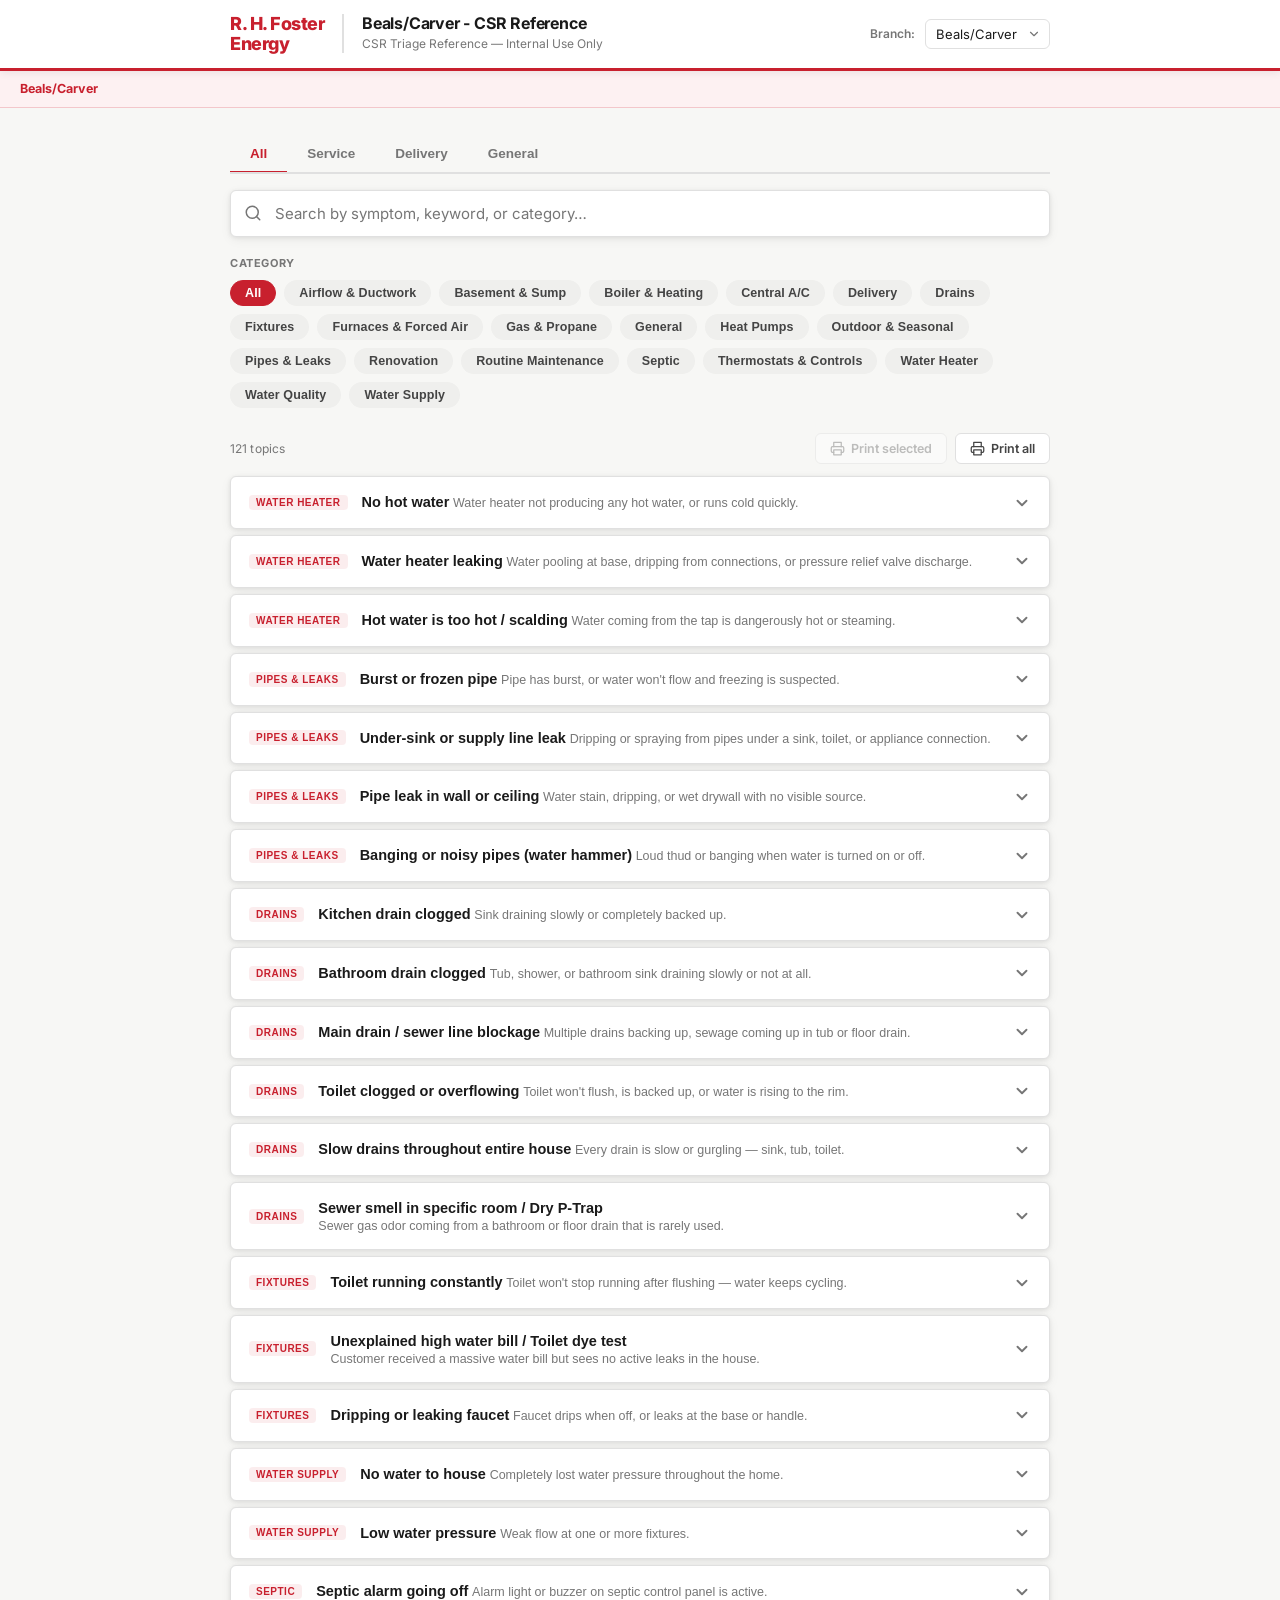
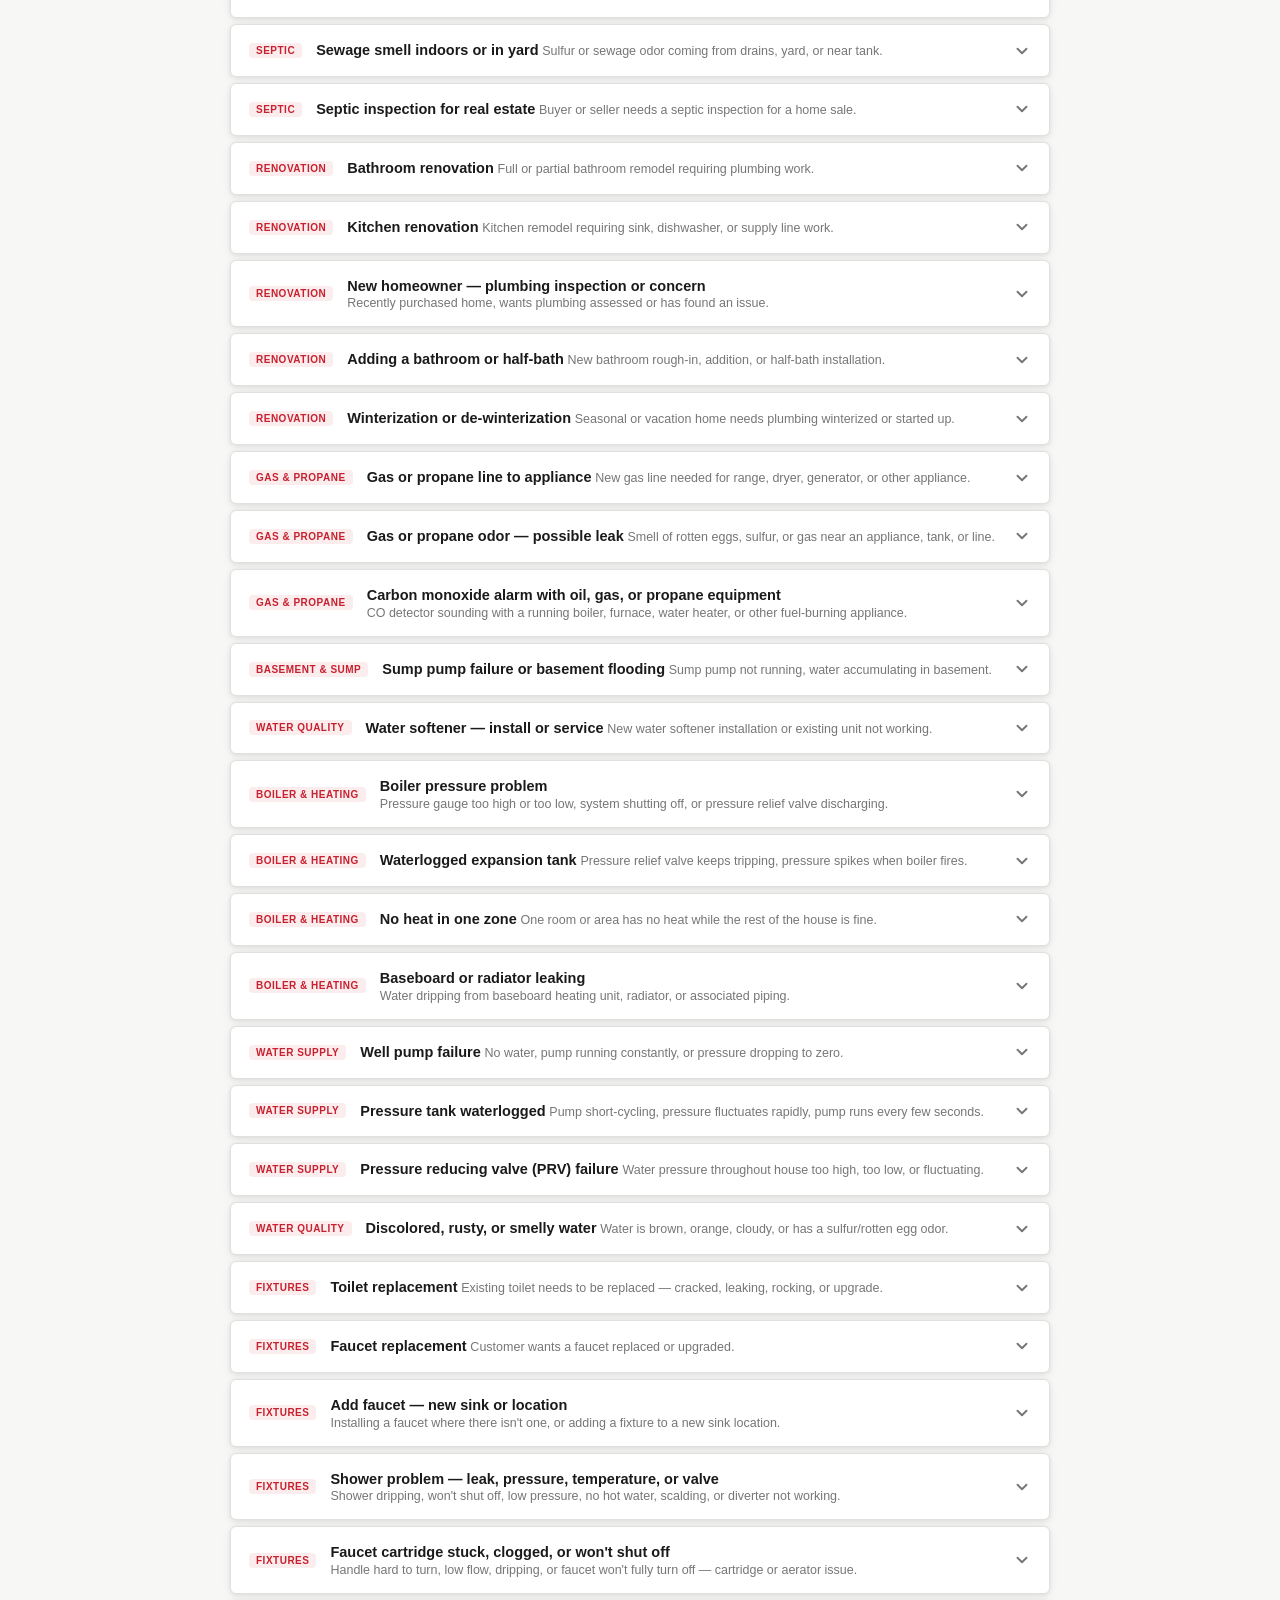
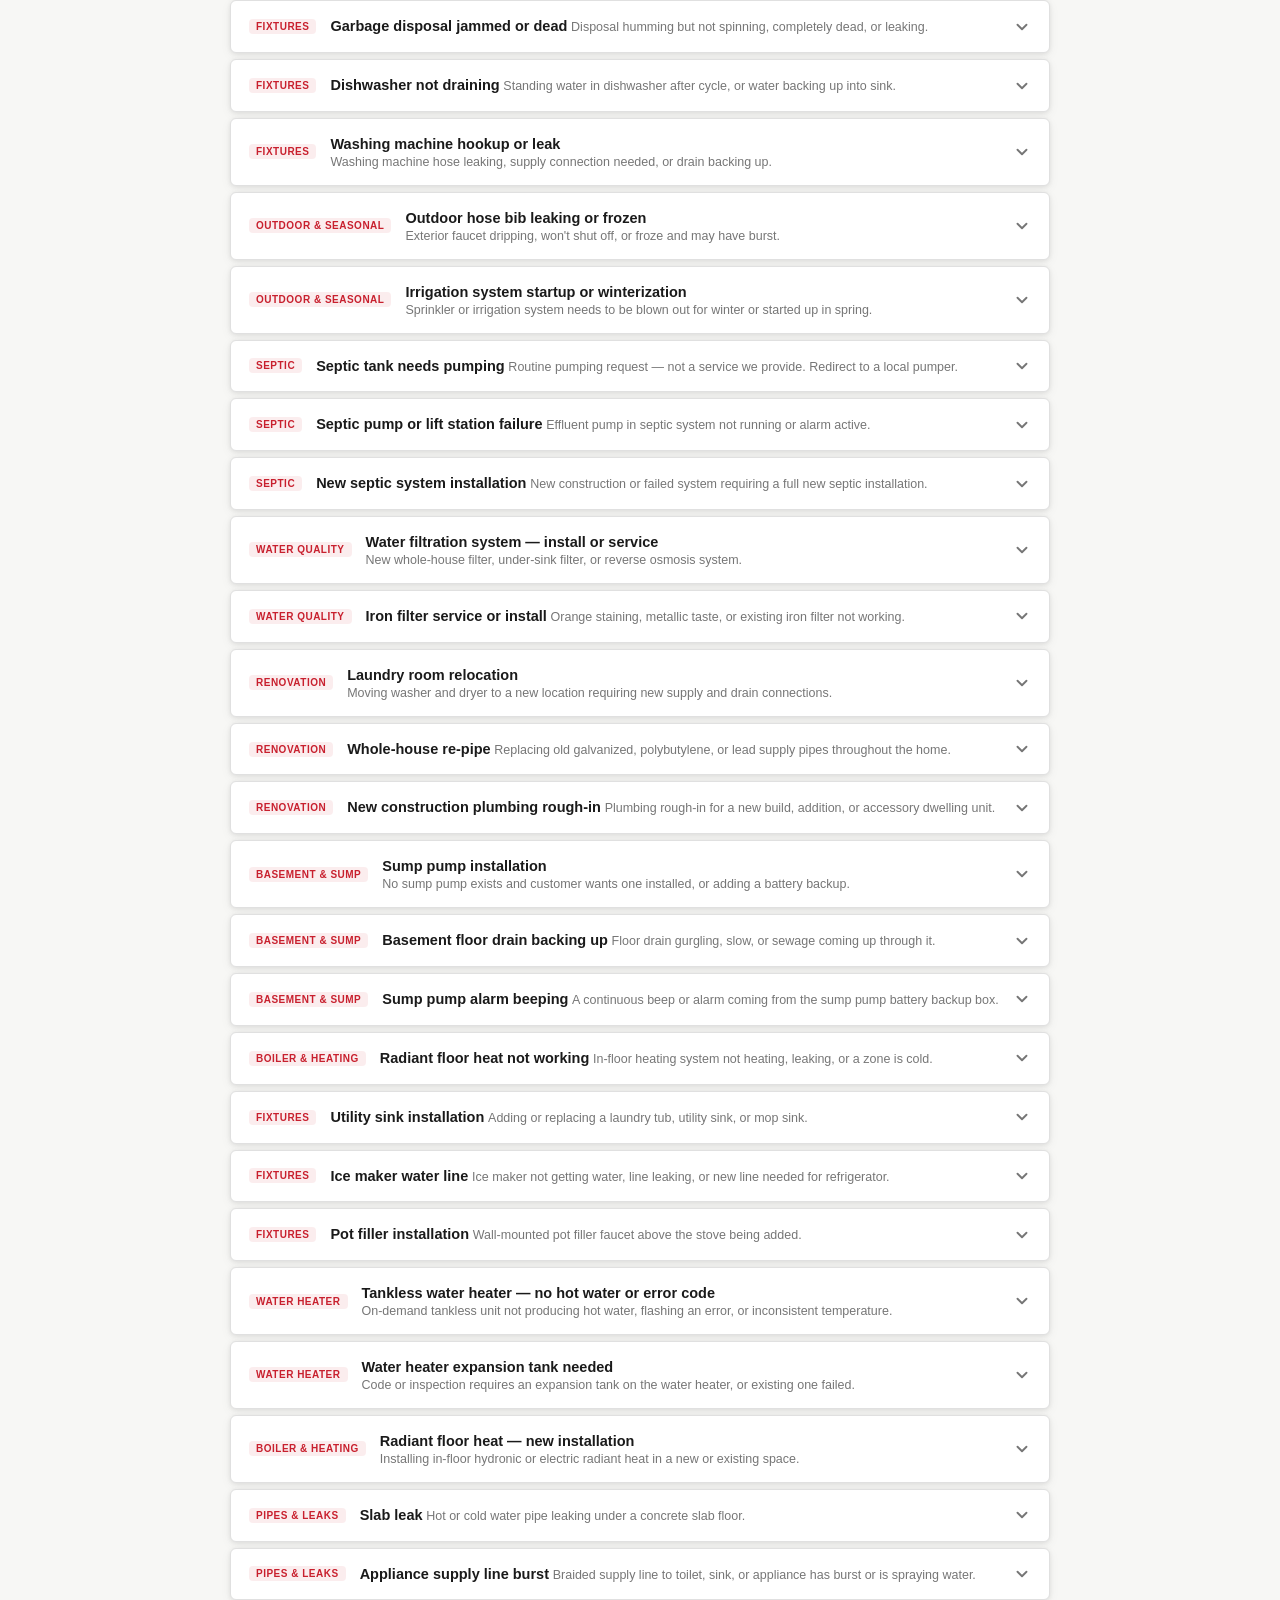
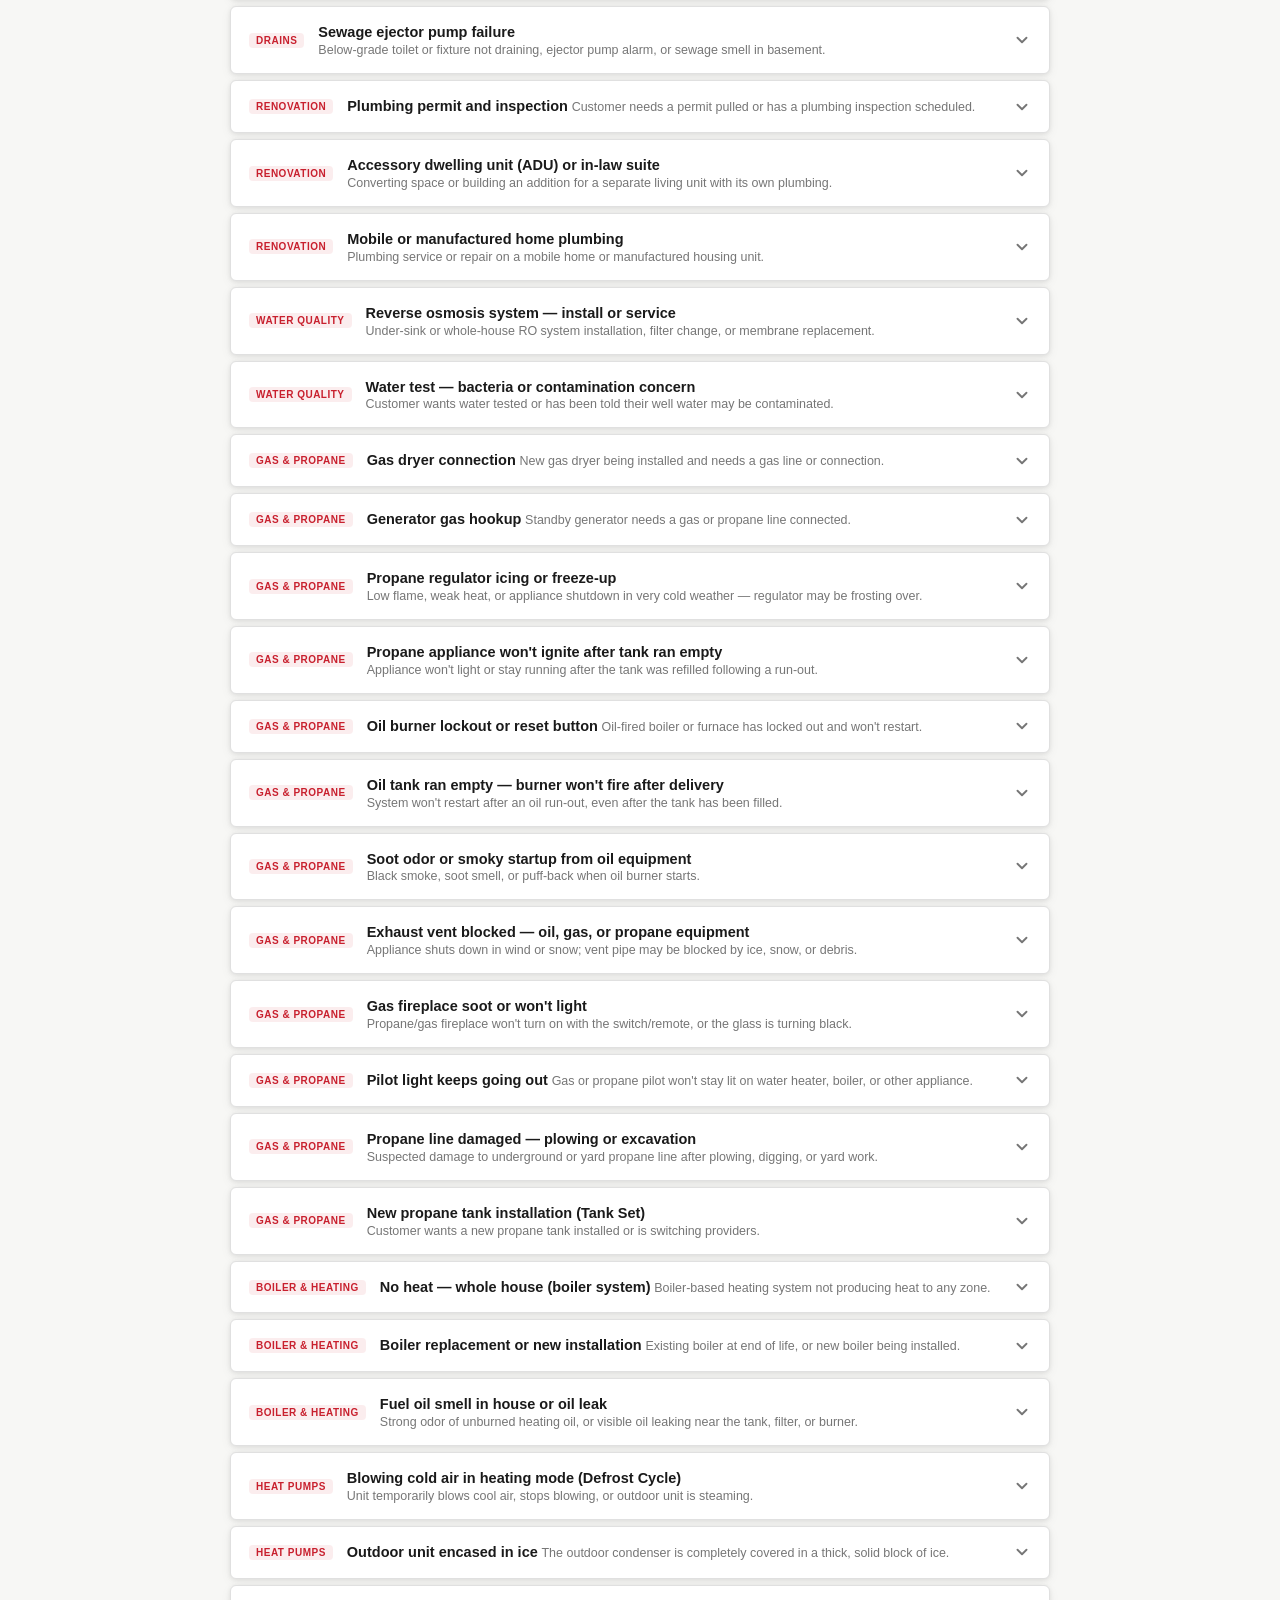
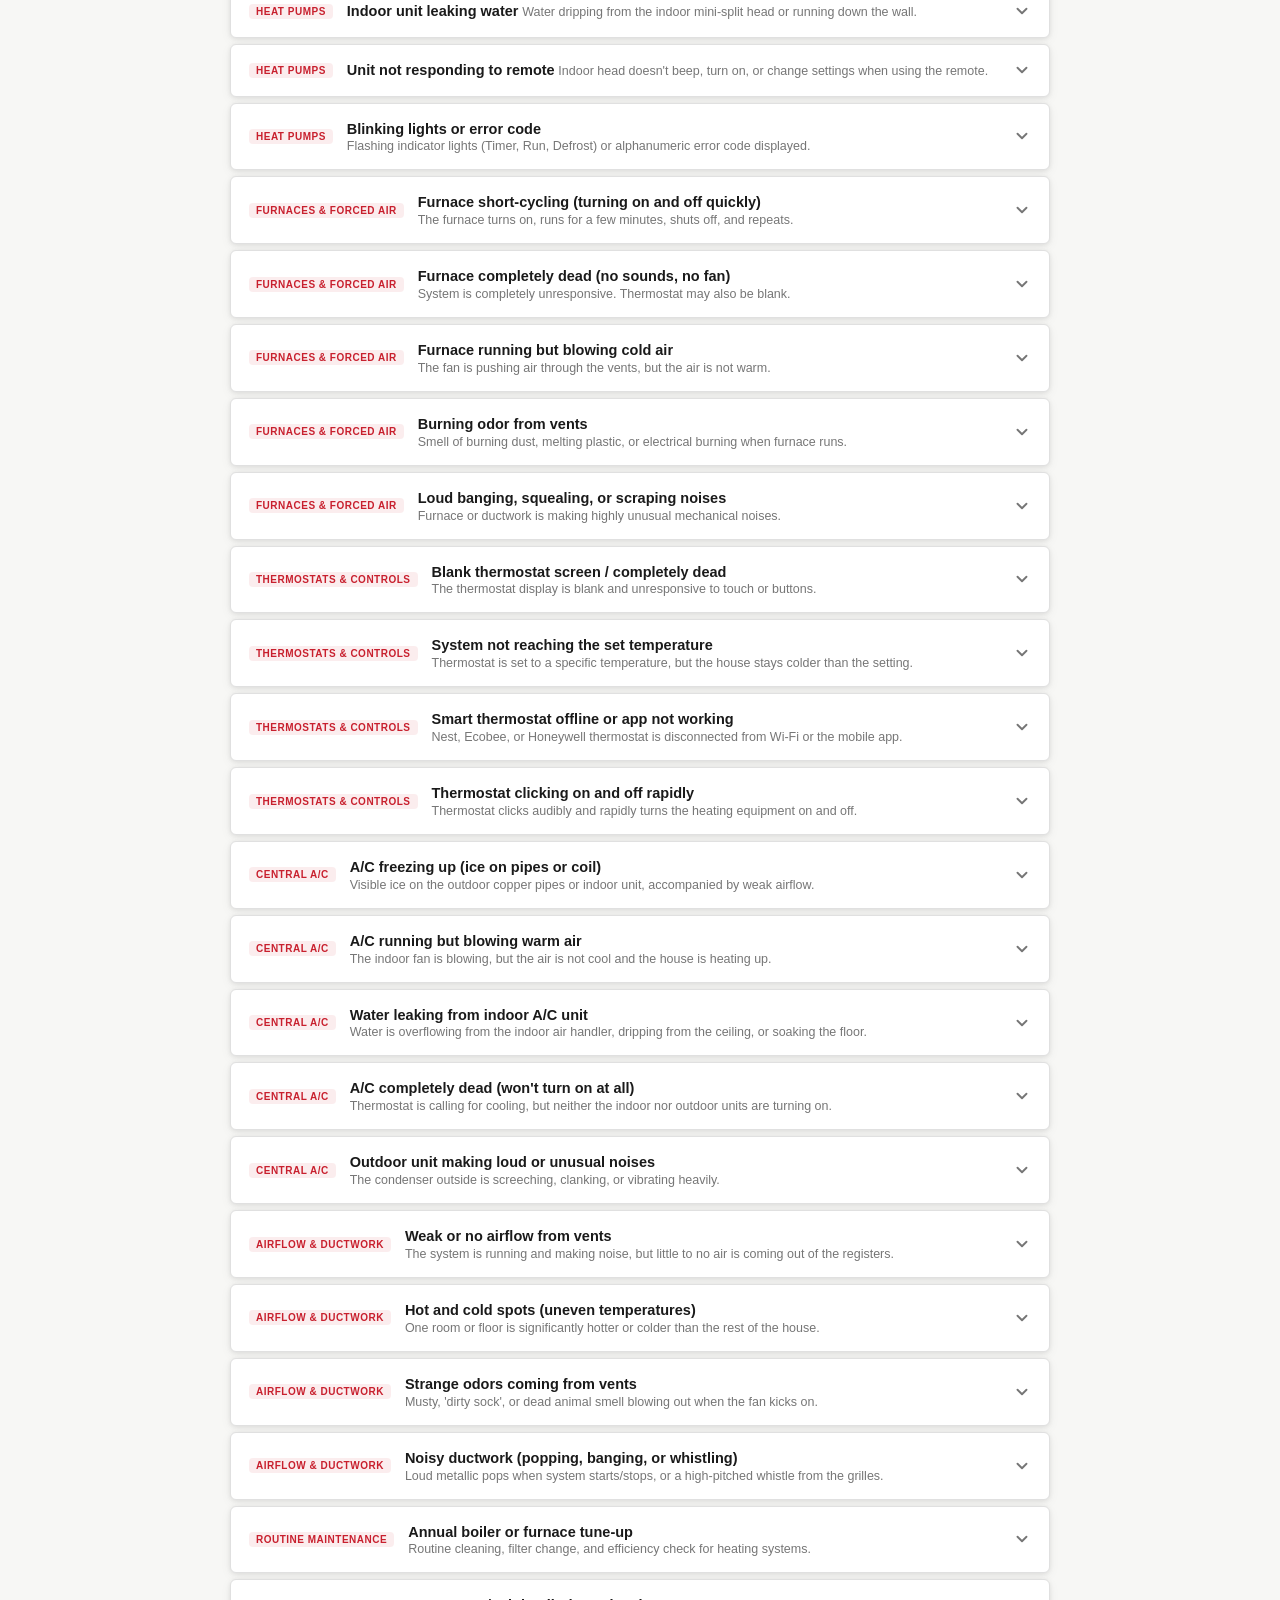
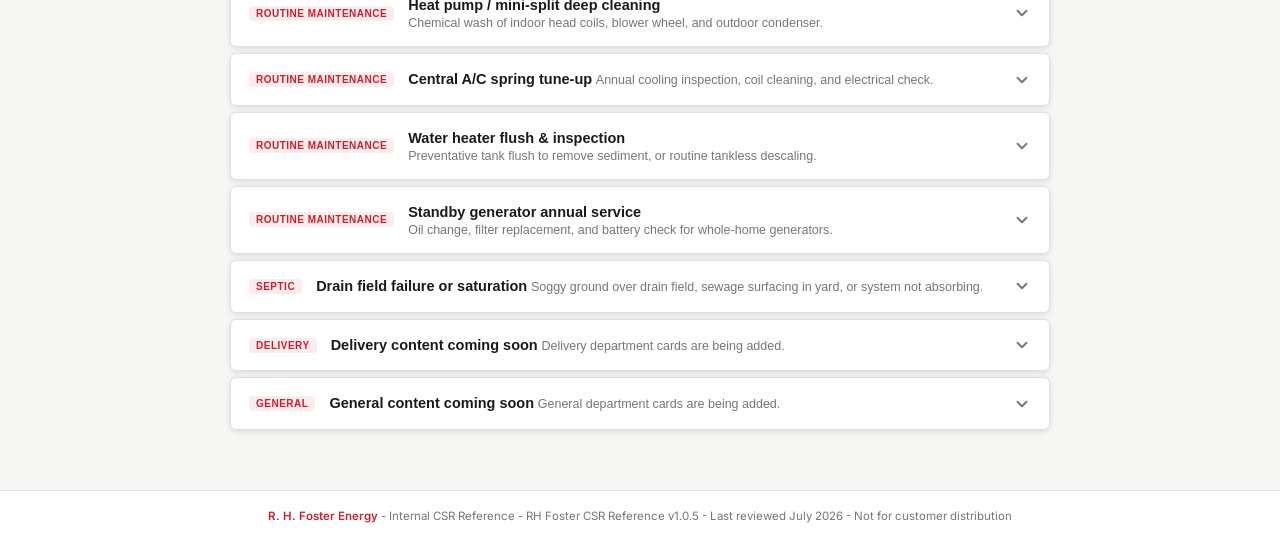
==== commit 0916bc1d: "[all] edit release v1.0.5 with card layout modes and gauge reference tables Co-authored-by: Cursor <" ====
--- a/beals/index.html
+++ b/beals/index.html
@@ -6,7 +6,7 @@
   <title>Beals/Carver - RH Foster CSR Reference</title>
   <link rel="preconnect" href="https://fonts.googleapis.com">
   <link href="https://fonts.googleapis.com/css2?family=Inter:wght@400;500;600;700;800&display=swap" rel="stylesheet">
-  <link rel="stylesheet" href="../shared/core.css?v=1.0.4">
+  <link rel="stylesheet" href="../shared/core.css?v=1.0.5">
 </head>
 <body>
 
@@ -85,14 +85,14 @@
 </main>
 
 <!-- ─── FOOTER ───────────────────────────────────────────────────────────── -->
-<footer class="site-footer"><span>R. H. Foster Energy</span> - Internal CSR Reference - RH Foster CSR Reference v1.0.4 - Last reviewed July 2026 - Not for customer distribution</footer>
+<footer class="site-footer"><span>R. H. Foster Energy</span> - Internal CSR Reference - RH Foster CSR Reference v1.0.5 - Last reviewed July 2026 - Not for customer distribution</footer>
   <script>window.ACTIVE_BRANCH = 'beals';</script>
-  <script src="../shared/branches.js?v=1.0.4"></script>
+  <script src="../shared/branches.js?v=1.0.5"></script>
   <script src="../shared/data-service.js"></script>
   <script src="../shared/data-delivery.js"></script>
   <script src="../shared/data-general.js"></script>
-  <script src="../machias/overrides.js?v=1.0.4"></script>
-  <script src="../shared/core.js?v=1.0.4"></script>
+  <script src="../machias/overrides.js?v=1.0.5"></script>
+  <script src="../shared/core.js?v=1.0.5"></script>
 </body>
 </html>
 
--- a/shared/core.css
+++ b/shared/core.css
@@ -331,6 +331,14 @@
     .faq-body-inner { grid-template-columns: 1fr; }
   }
 
+  .faq-body-inner--information {
+    grid-template-columns: 1fr;
+  }
+
+  .faq-urgency-wrap {
+    margin-bottom: 10px;
+  }
+
   .faq-section-label {
     font-size: 10px;
     font-weight: 700;
@@ -398,6 +406,70 @@
     margin-bottom: 6px;
     font-size: 12px;
     letter-spacing: 0.2px;
+  }
+  .faq-script--information {
+    font-style: normal;
+  }
+
+  .faq-gauge-tables {
+    grid-column: 1 / -1;
+    margin-top: 16px;
+    display: flex;
+    flex-direction: column;
+    gap: 16px;
+  }
+  .gauge-table-caption {
+    font-size: 11px;
+    font-weight: 700;
+    letter-spacing: 0.6px;
+    text-transform: uppercase;
+    color: var(--ink-2);
+    margin-bottom: 6px;
+  }
+  .gauge-table-note {
+    font-size: 12.5px;
+    color: var(--ink-3);
+    line-height: 1.5;
+    margin: 0 0 8px;
+  }
+  .gauge-table-wrap {
+    overflow-x: auto;
+    -webkit-overflow-scrolling: touch;
+    max-width: 100%;
+  }
+  .gauge-ref-table {
+    width: 100%;
+    min-width: 280px;
+    border-collapse: collapse;
+    font-size: 13px;
+  }
+  .gauge-ref-table th {
+    background: var(--ink);
+    color: var(--white);
+    font-size: 11px;
+    font-weight: 700;
+    letter-spacing: 0.3px;
+    text-align: center;
+    padding: 8px 10px;
+    white-space: nowrap;
+  }
+  .gauge-ref-table th:first-child {
+    text-align: left;
+  }
+  .gauge-ref-table td {
+    border: 1px solid var(--rule);
+    padding: 7px 10px;
+    text-align: center;
+    color: var(--ink);
+  }
+  .gauge-ref-table td.gauge-pct {
+    font-weight: 700;
+    text-align: left;
+    background: var(--bg);
+    white-space: nowrap;
+  }
+  .gauge-ref-table tr:nth-child(even) td:not(.gauge-pct) {
+    background: var(--bg);
   }
 
   /* Urgency flag */
@@ -654,7 +726,17 @@
       line-height: 1.25;
     }
     body.print-all .faq-tell { margin-top: 1px; }
-    body.print-all .faq-tell::before {
+    body.print-all .faq-body-inner--information .faq-tell::before {
+      content: 'Info: ';
+      font-weight: 700;
+      font-size: 8.5pt;
+    }
+    body.print-all .faq-body-inner--confirm .faq-questions::before {
+      content: 'Confirm: ';
+      font-weight: 700;
+      font-size: 8.5pt;
+    }
+    body.print-all .faq-body-inner:not(.faq-body-inner--information) .faq-tell::before {
       content: 'Script: ';
       font-weight: 700;
       font-size: 8.5pt;
@@ -669,6 +751,18 @@
       font-style: normal;
     }
     body.print-all .faq-script-lead { display: none !important; }
+    body.print-all .gauge-ref-table {
+      font-size: 8pt;
+      min-width: 0;
+    }
+    body.print-all .gauge-ref-table th,
+    body.print-all .gauge-ref-table td {
+      padding: 2px 4px;
+    }
+    body.print-all .gauge-table-note {
+      font-size: 7.5pt;
+      margin-bottom: 2px;
+    }
     body.print-all .site-footer {
       font-size: 7pt;
       padding: 6px 0;
@@ -706,6 +800,7 @@
   border-bottom: 1px solid var(--rule);
 }
 .branch-panel {
+  grid-column: 1 / -1;
   margin-top: 16px;
   padding: 14px 18px;
   background: var(--bg);
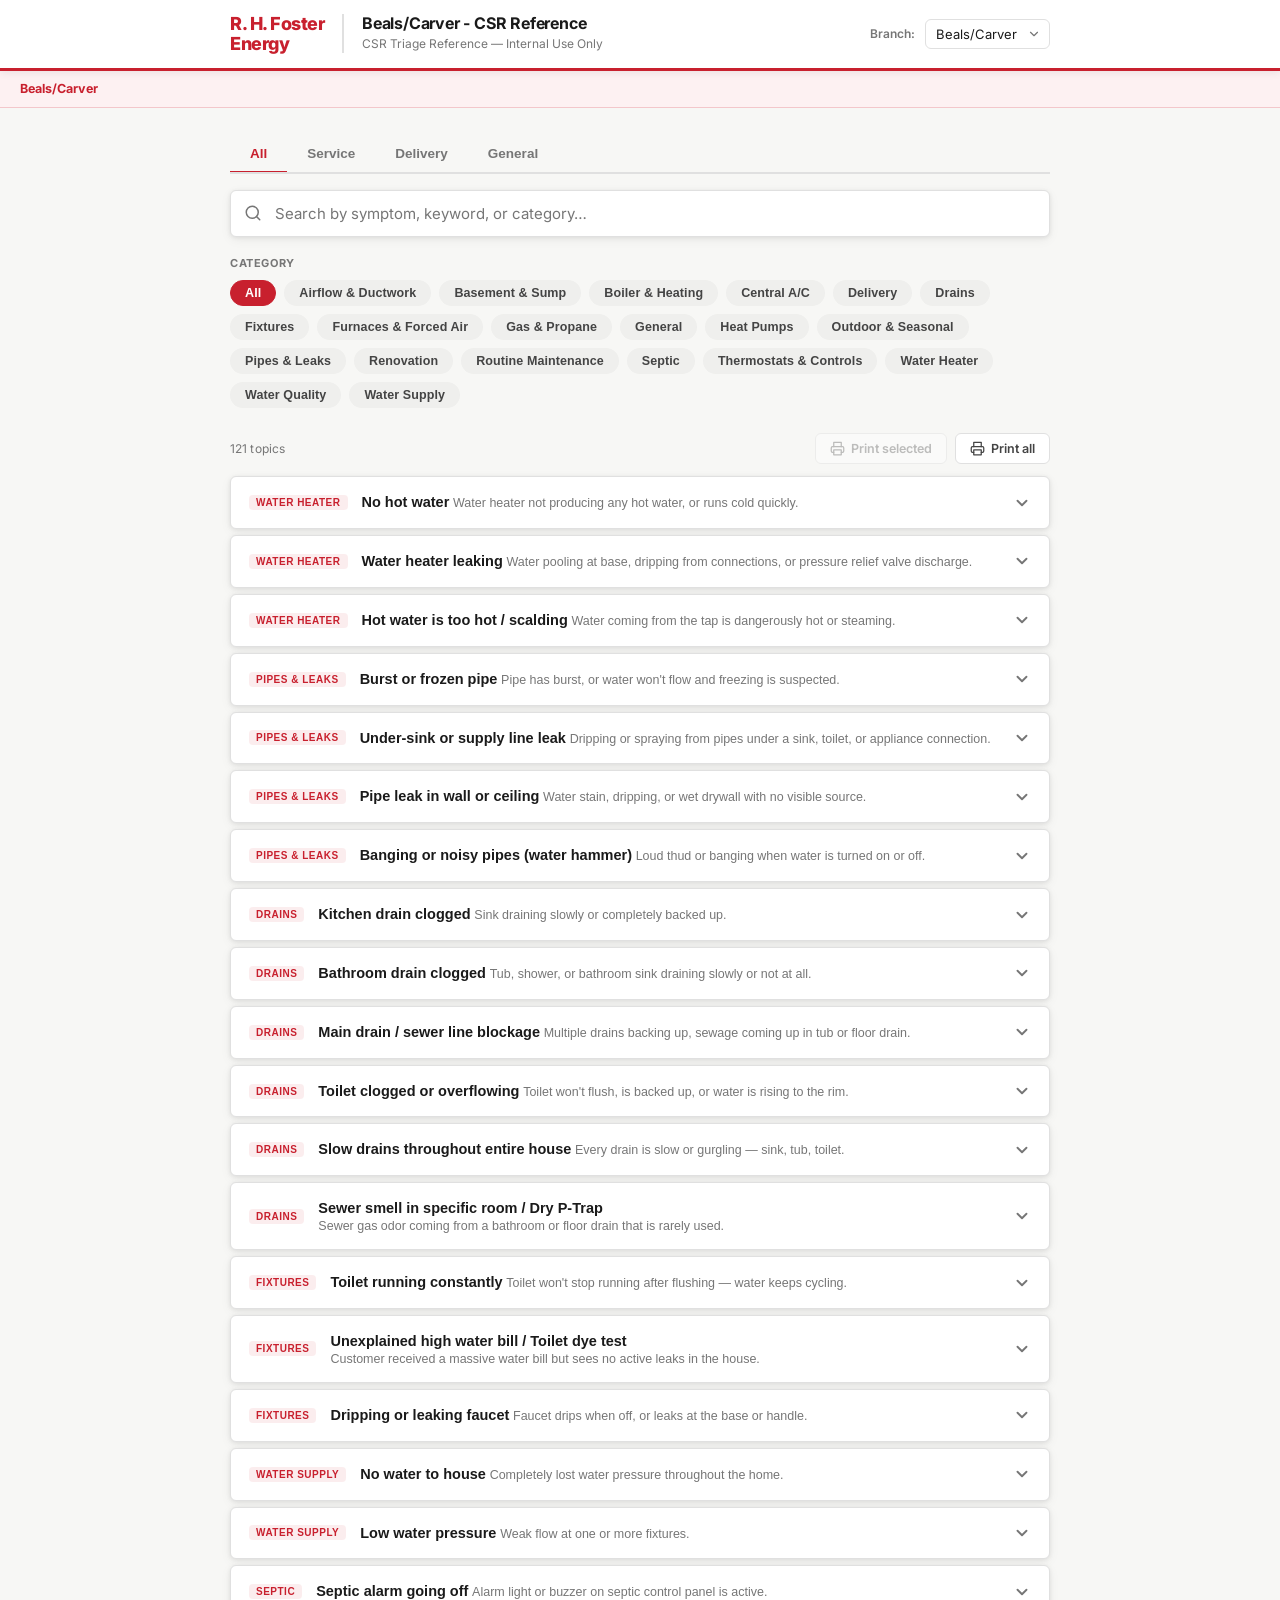
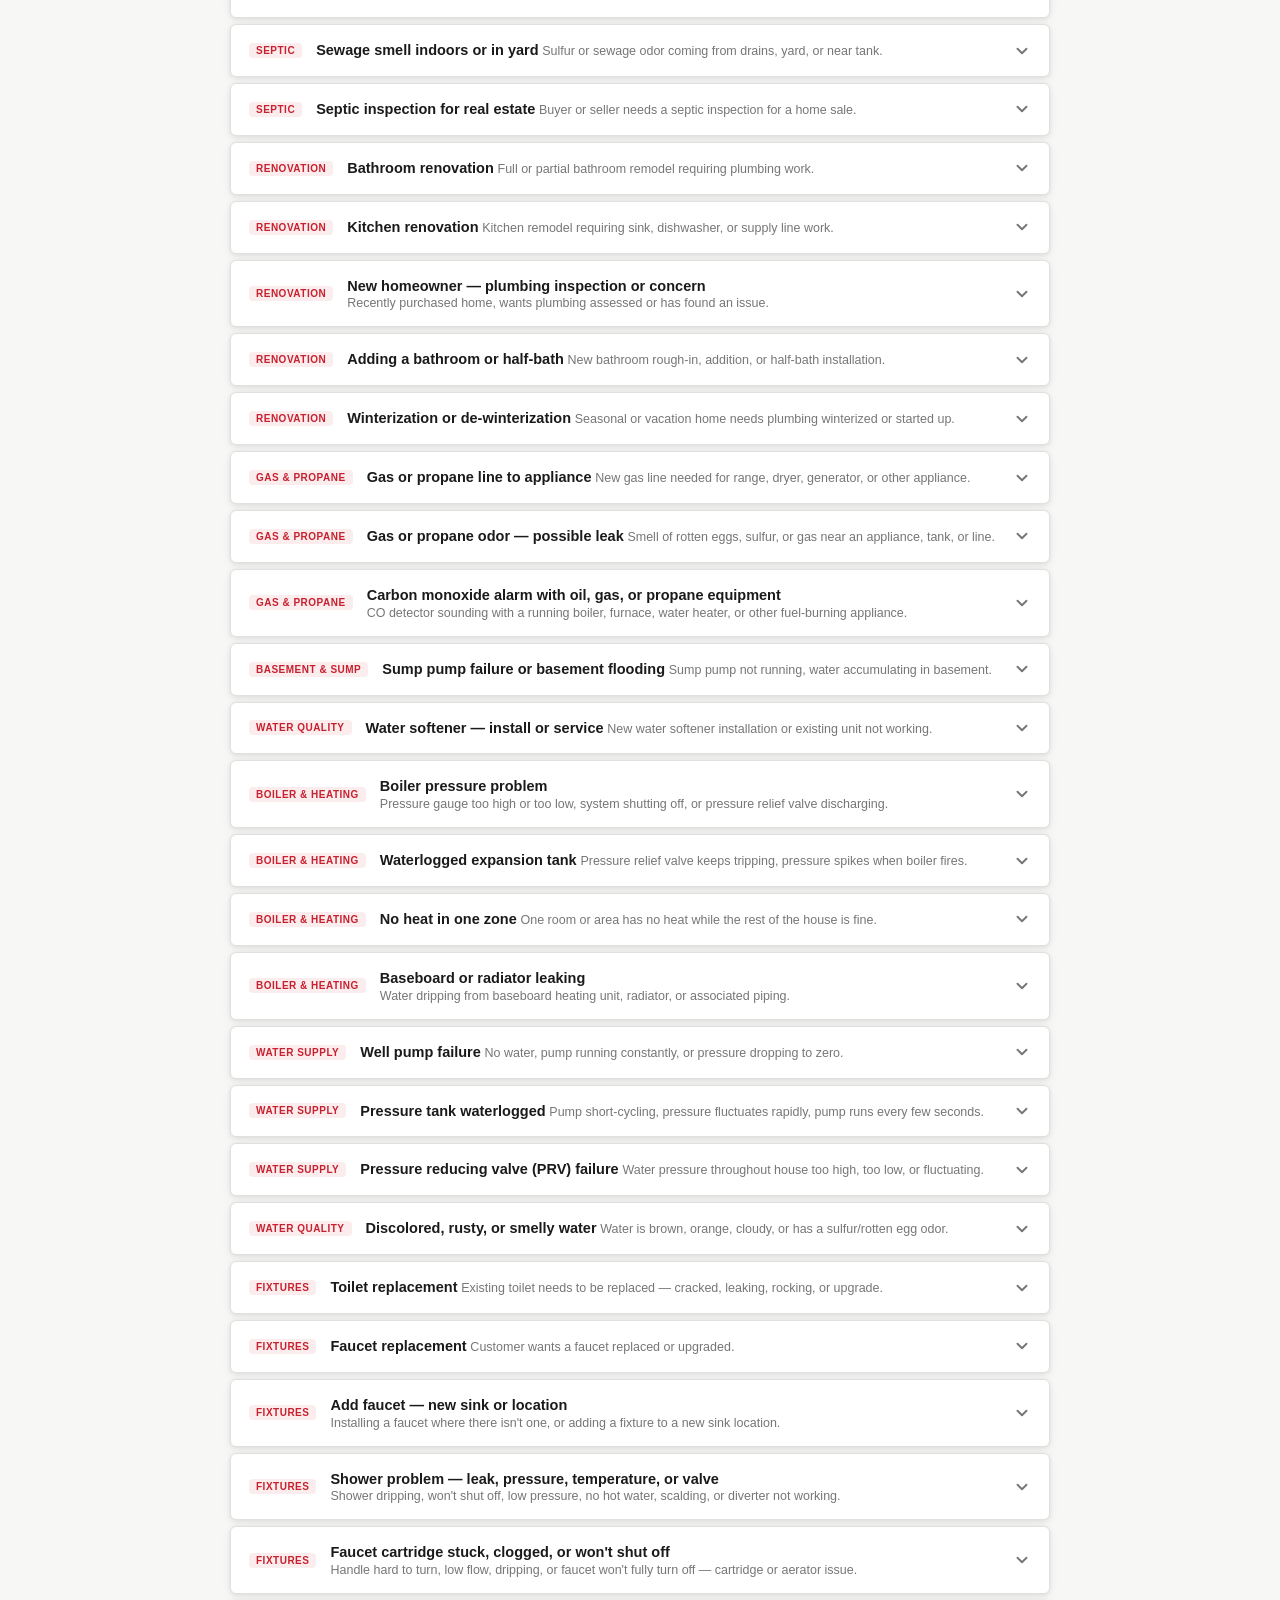
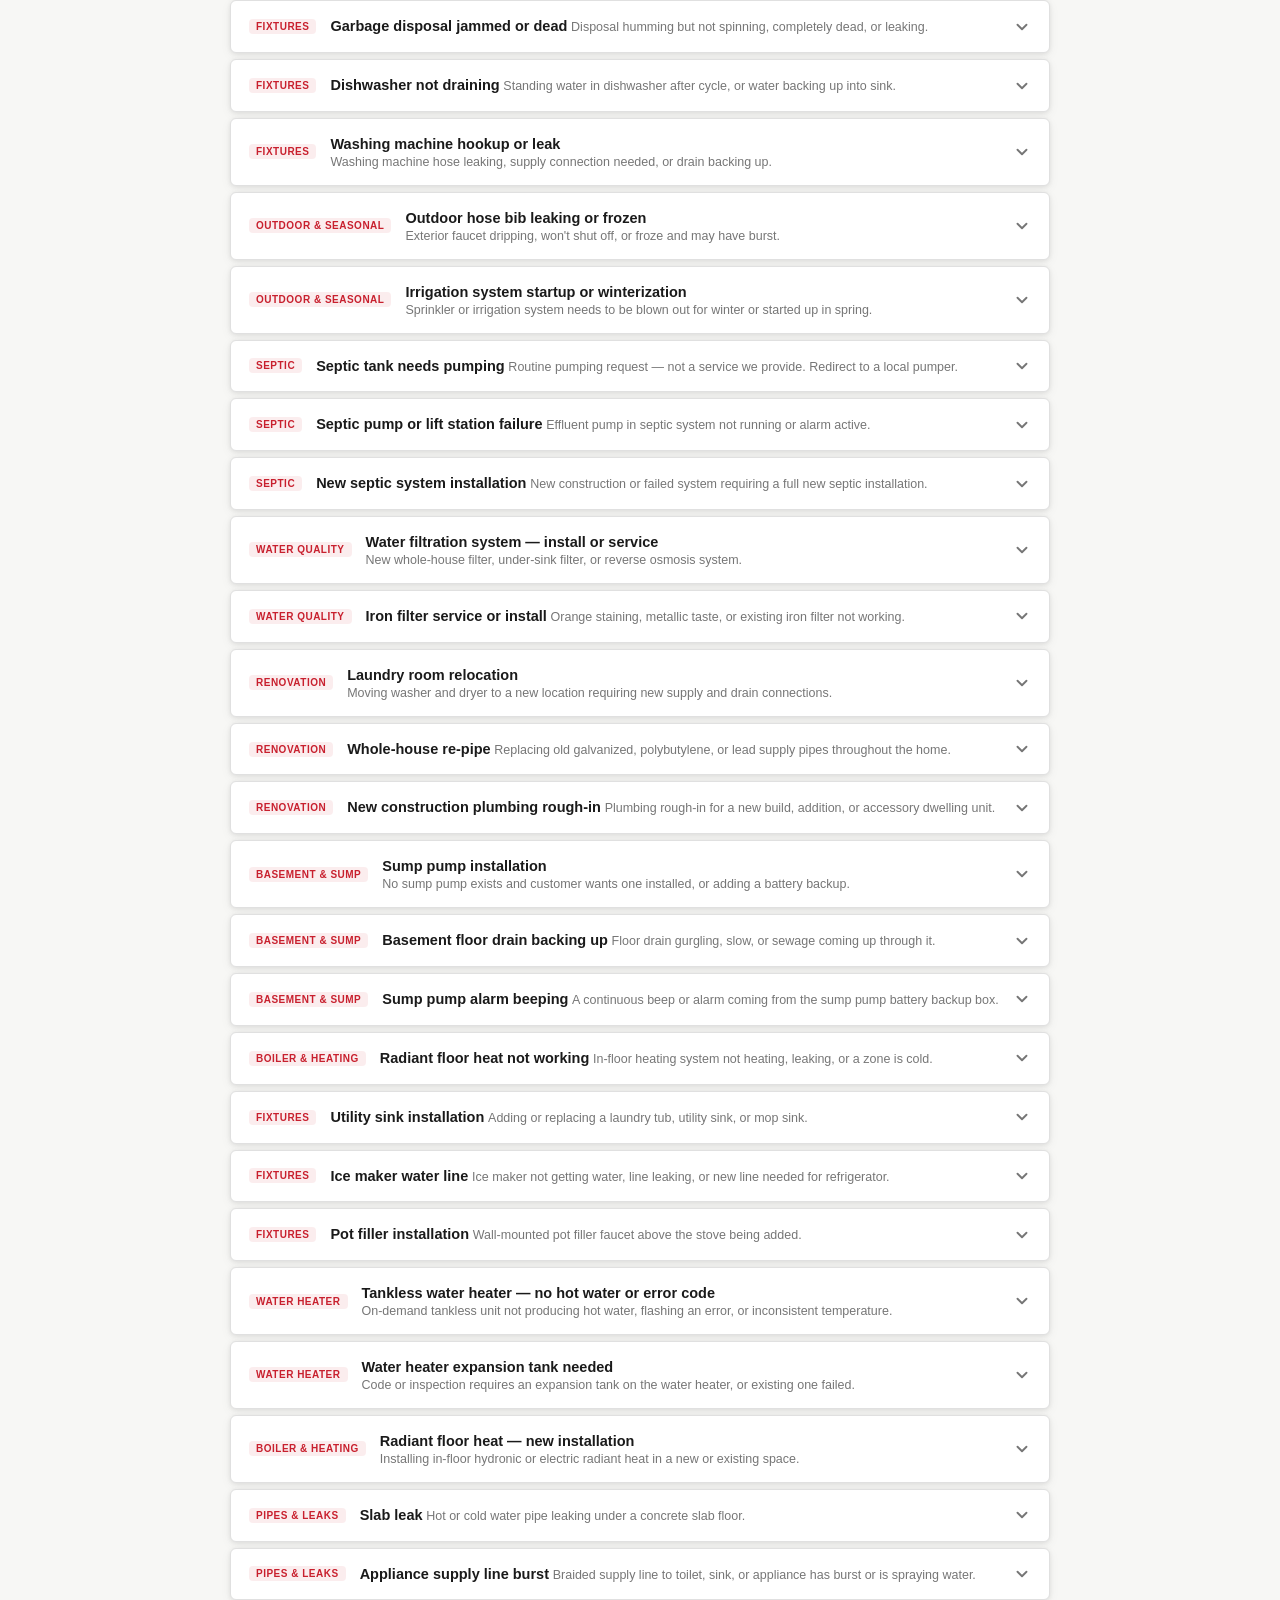
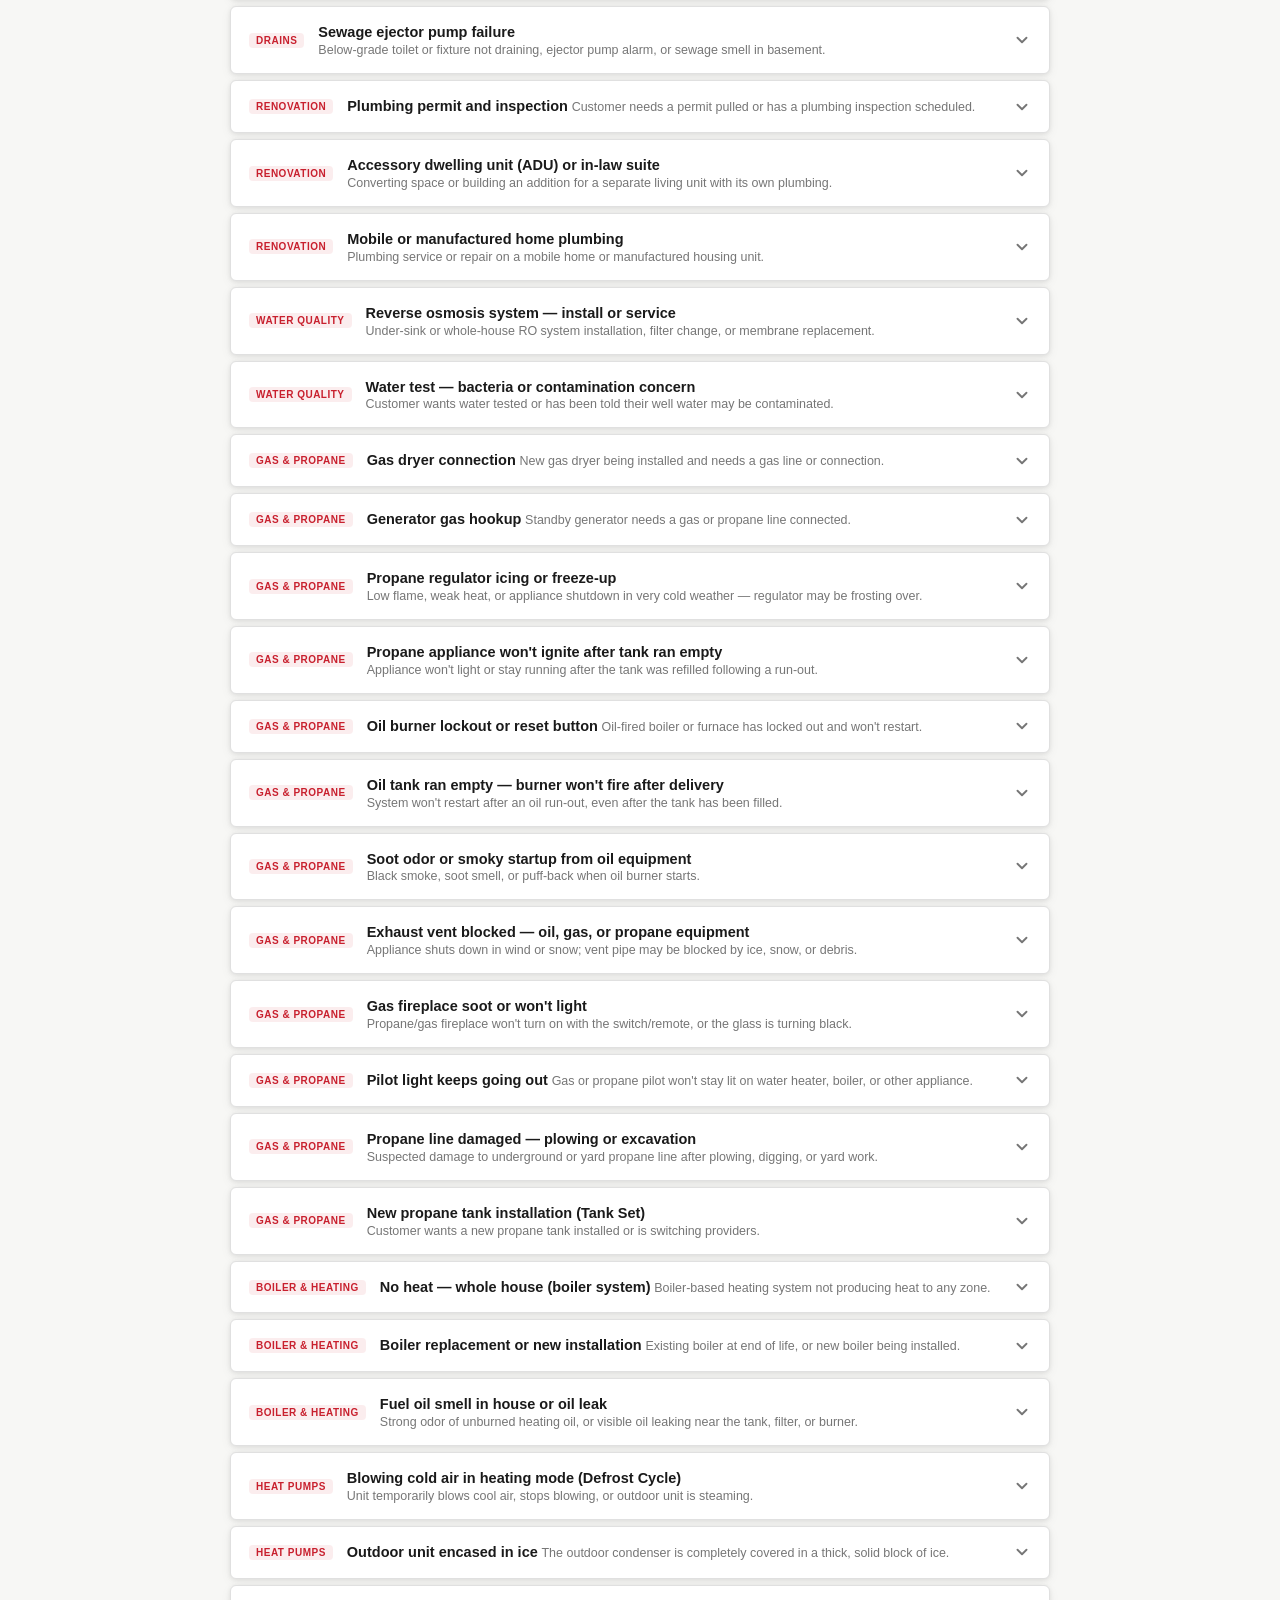
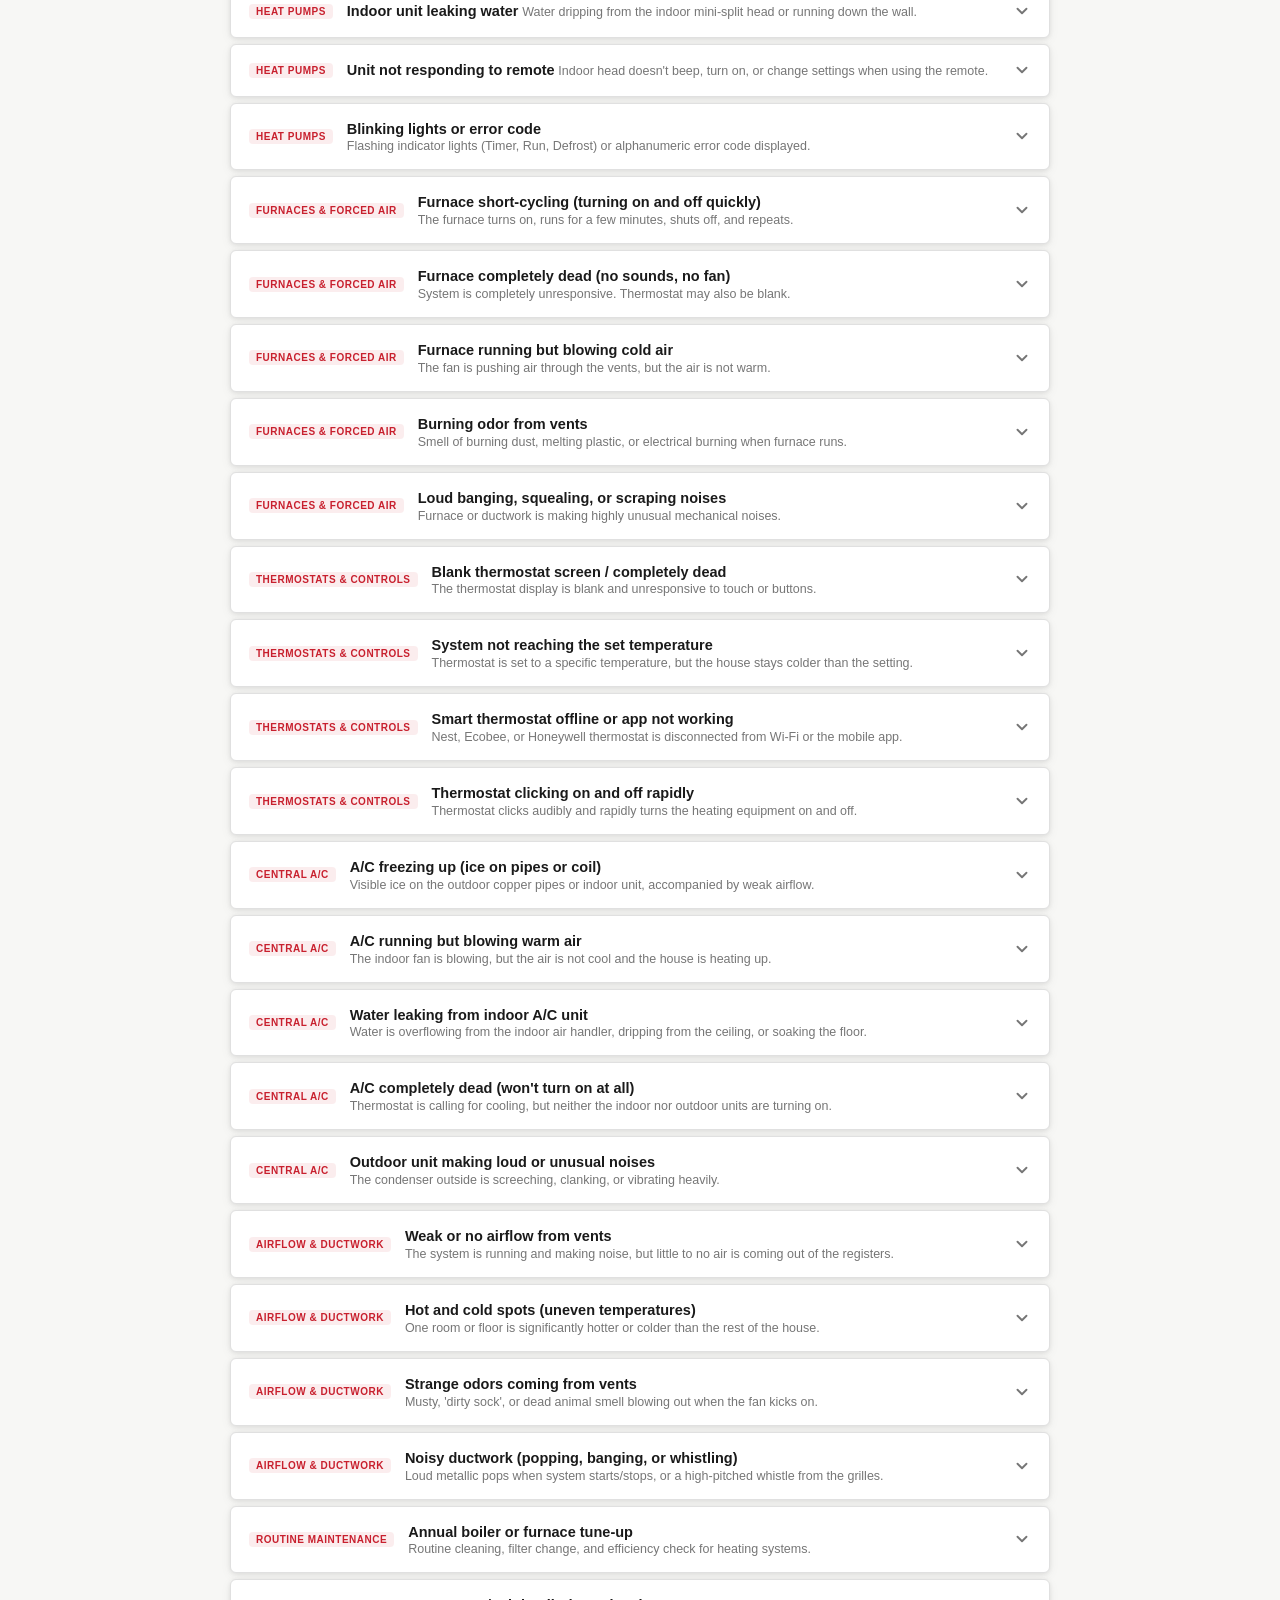
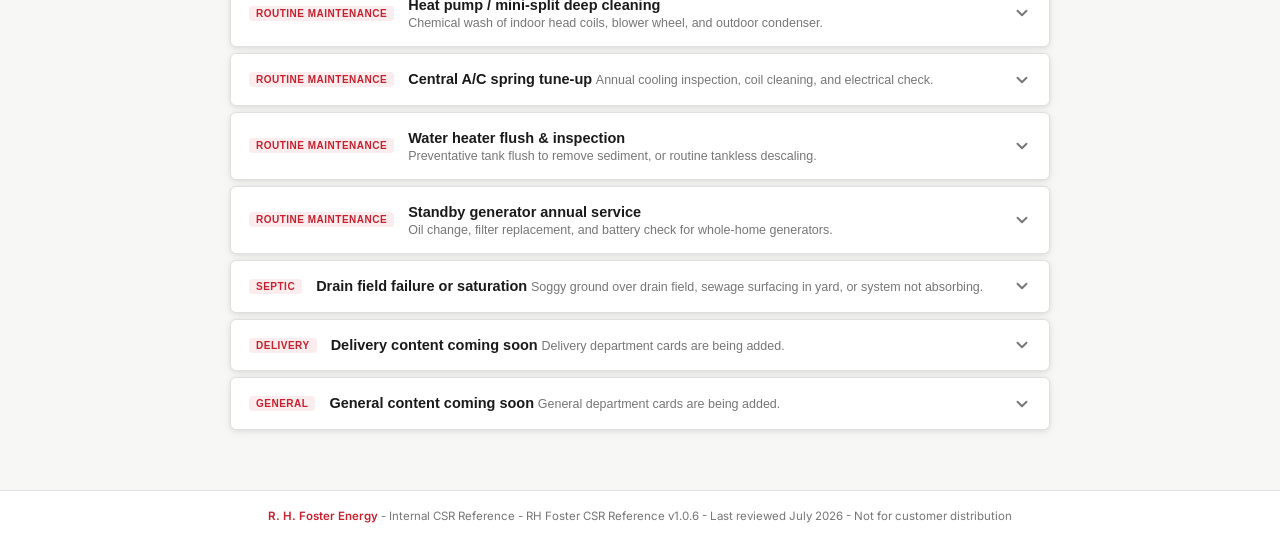
==== commit 483deb99: "[dennysville] edit delivery area map with Machias territory routing v1.0.6 Co-authored-by: Cursor <c" ====
--- a/beals/index.html
+++ b/beals/index.html
@@ -6,7 +6,7 @@
   <title>Beals/Carver - RH Foster CSR Reference</title>
   <link rel="preconnect" href="https://fonts.googleapis.com">
   <link href="https://fonts.googleapis.com/css2?family=Inter:wght@400;500;600;700;800&display=swap" rel="stylesheet">
-  <link rel="stylesheet" href="../shared/core.css?v=1.0.5">
+  <link rel="stylesheet" href="../shared/core.css?v=1.0.6">
 </head>
 <body>
 
@@ -85,14 +85,14 @@
 </main>
 
 <!-- ─── FOOTER ───────────────────────────────────────────────────────────── -->
-<footer class="site-footer"><span>R. H. Foster Energy</span> - Internal CSR Reference - RH Foster CSR Reference v1.0.5 - Last reviewed July 2026 - Not for customer distribution</footer>
+<footer class="site-footer"><span>R. H. Foster Energy</span> - Internal CSR Reference - RH Foster CSR Reference v1.0.6 - Last reviewed July 2026 - Not for customer distribution</footer>
   <script>window.ACTIVE_BRANCH = 'beals';</script>
-  <script src="../shared/branches.js?v=1.0.5"></script>
+  <script src="../shared/branches.js?v=1.0.6"></script>
   <script src="../shared/data-service.js"></script>
   <script src="../shared/data-delivery.js"></script>
   <script src="../shared/data-general.js"></script>
-  <script src="../machias/overrides.js?v=1.0.5"></script>
-  <script src="../shared/core.js?v=1.0.5"></script>
+  <script src="../machias/overrides.js?v=1.0.6"></script>
+  <script src="../shared/core.js?v=1.0.6"></script>
 </body>
 </html>
 
--- a/shared/core.css
+++ b/shared/core.css
@@ -1134,6 +1134,16 @@
   color: #ffffff;
   font-weight: 700;
 }
+.area-card-zone-machias {
+  background-color: #d7bde2;
+  color: var(--ink);
+  font-weight: 700;
+}
+.area-card-routed {
+  font-size: 13px;
+  color: var(--ink-2);
+  line-height: 1.5;
+}
 .area-card-table tr:nth-child(even) td:not(.area-card-zone) { background: var(--bg); }
 .area-card-check {
   color: var(--red);
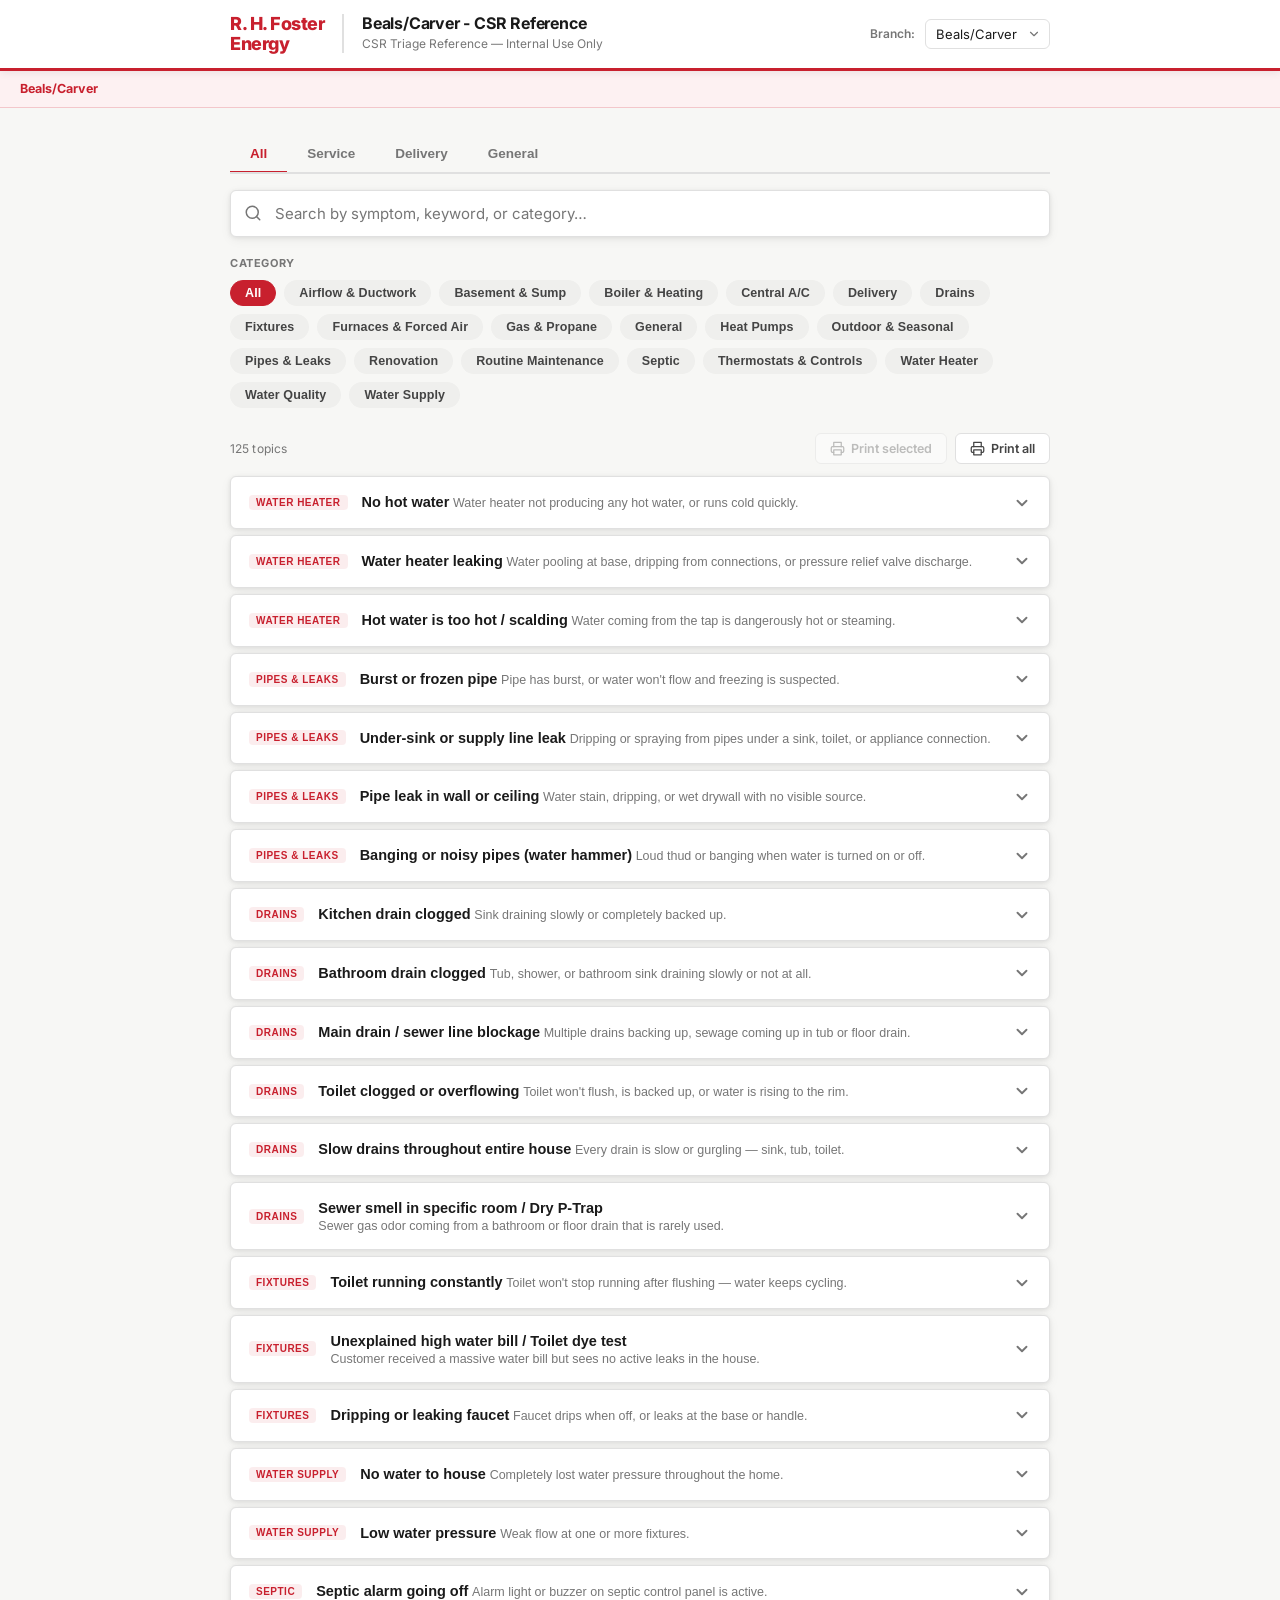
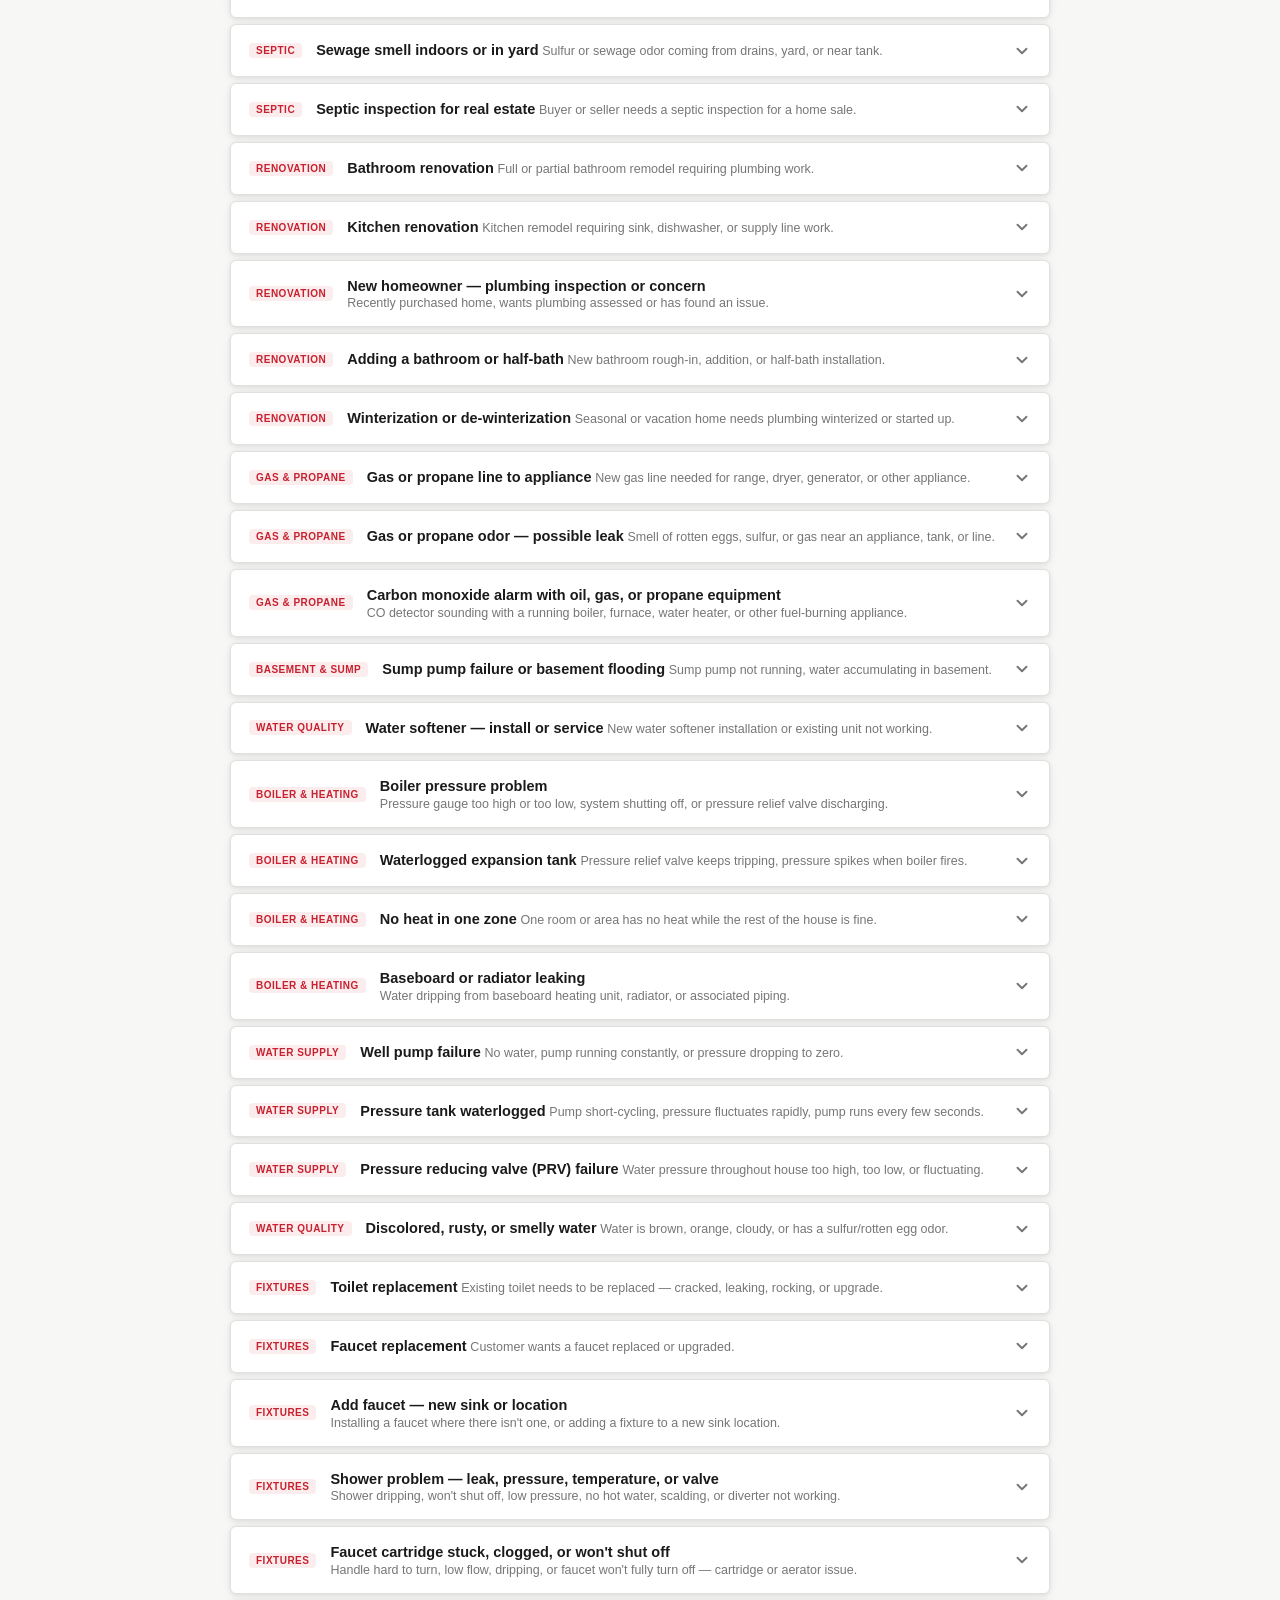
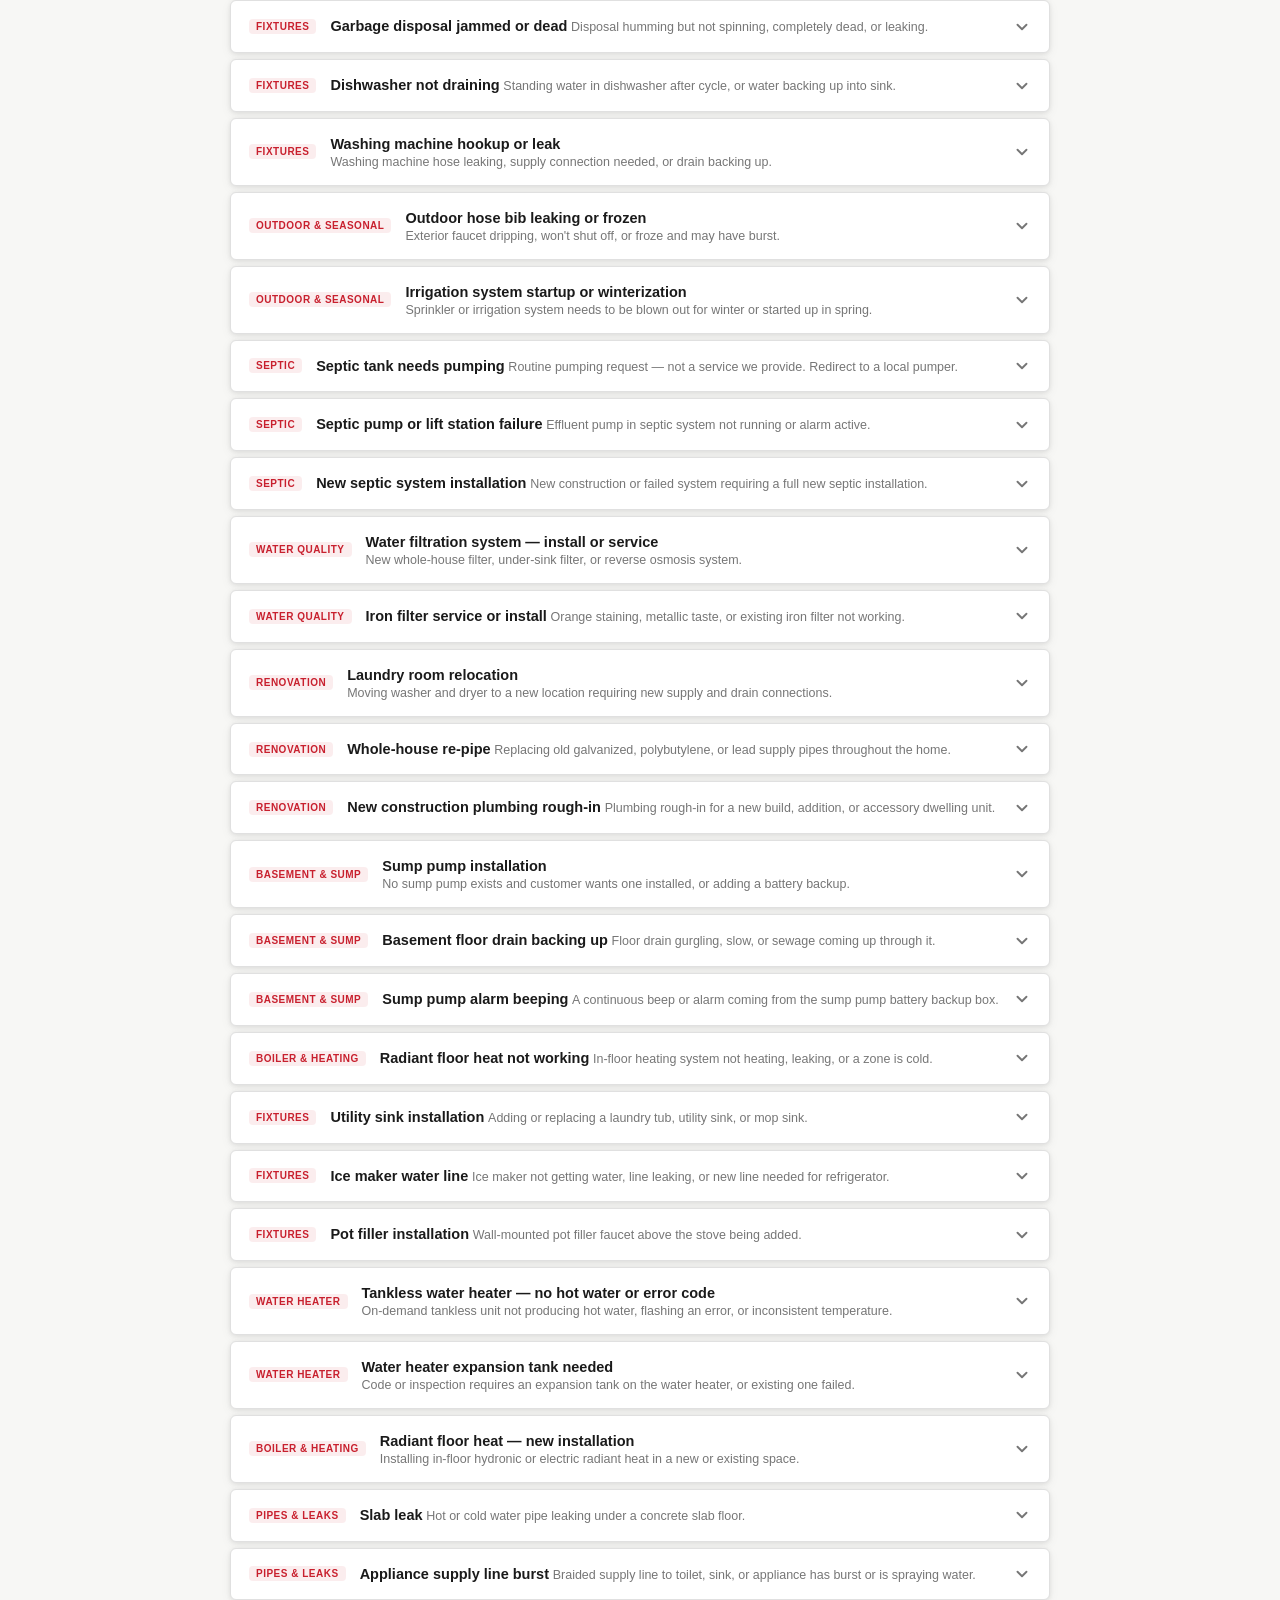
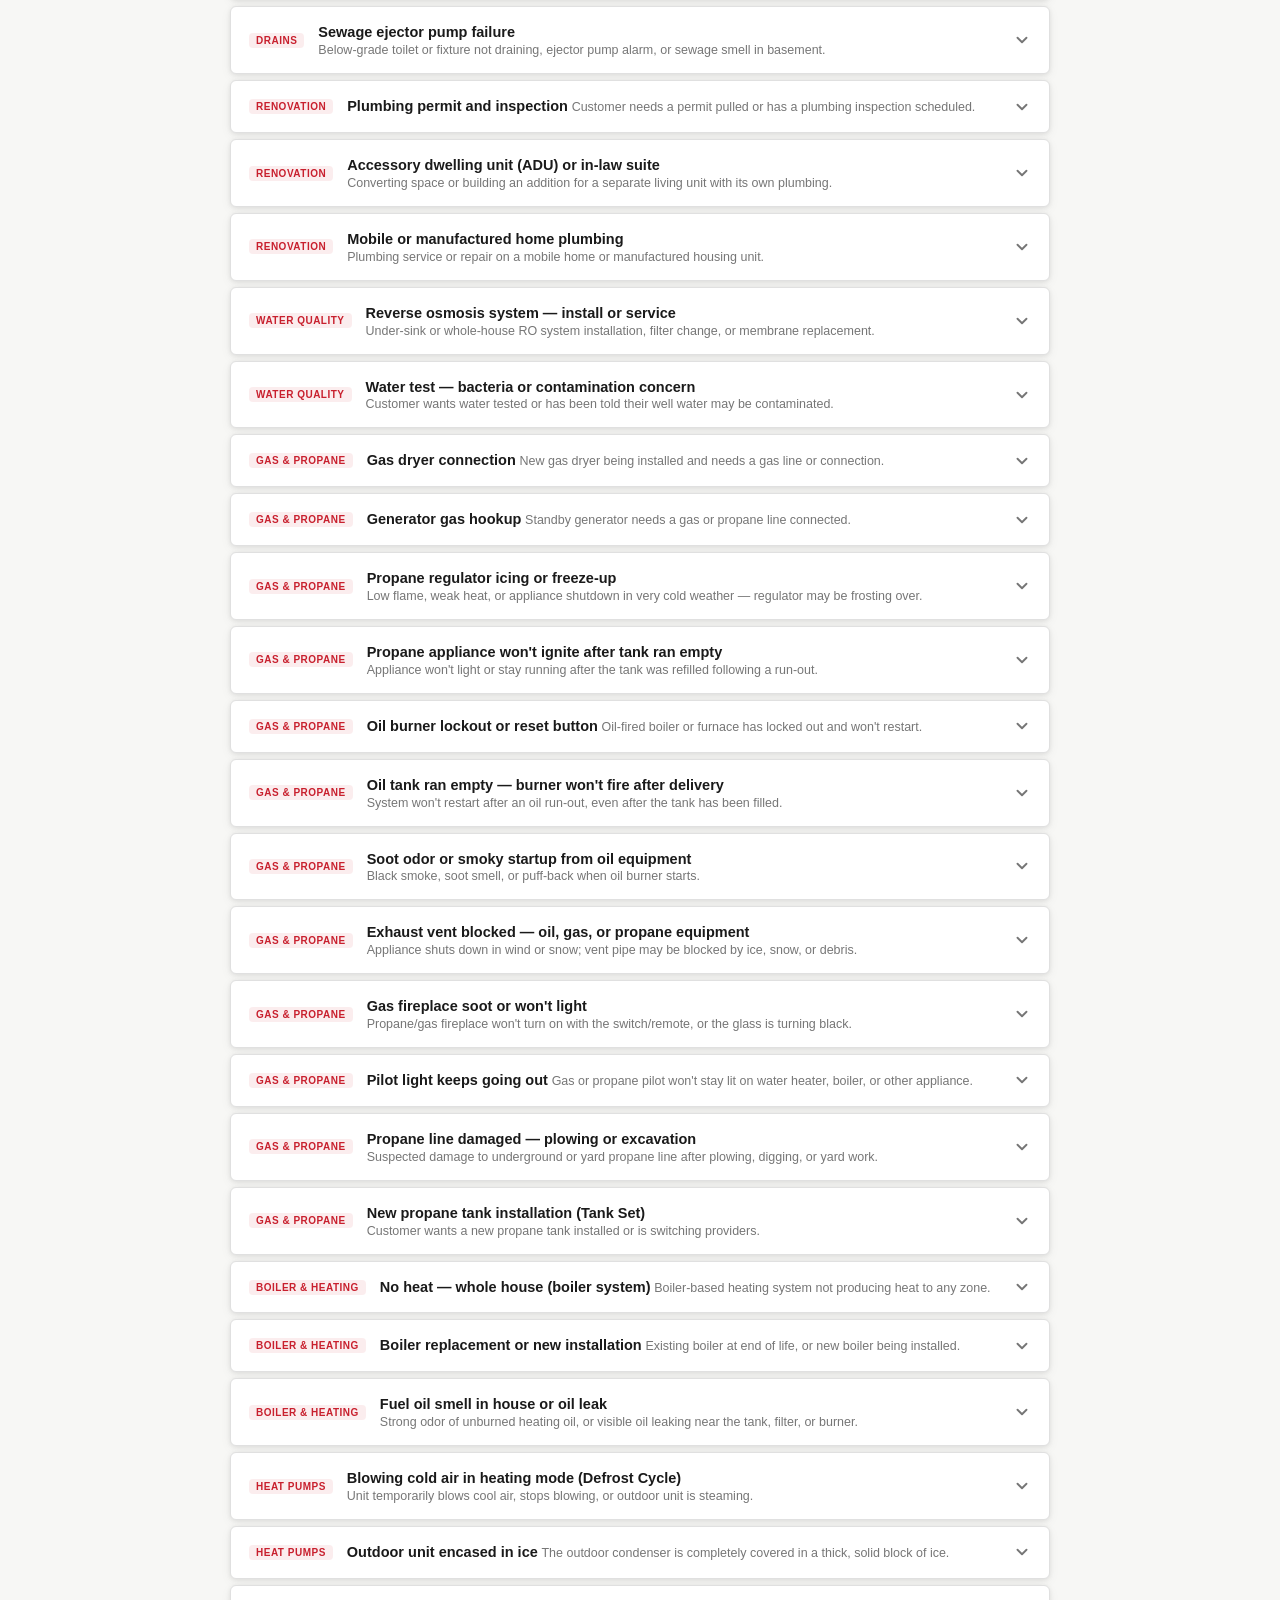
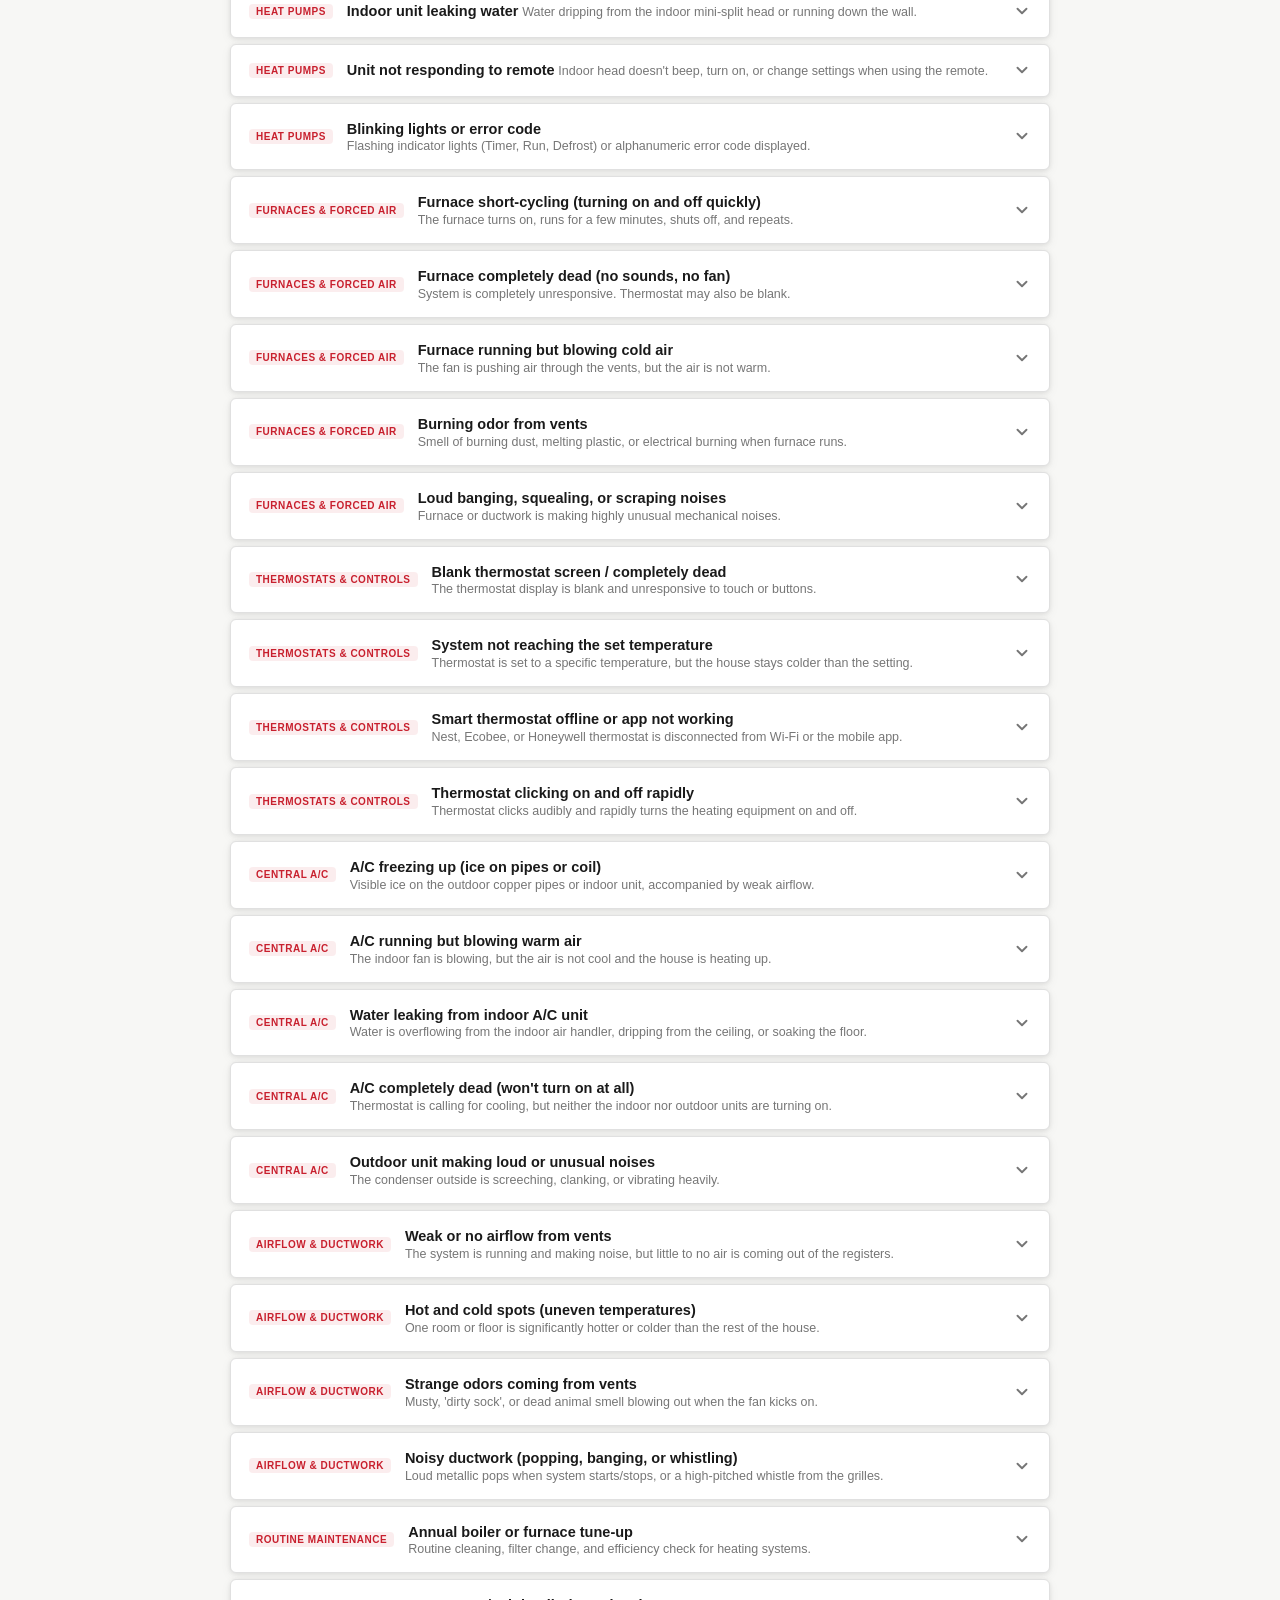
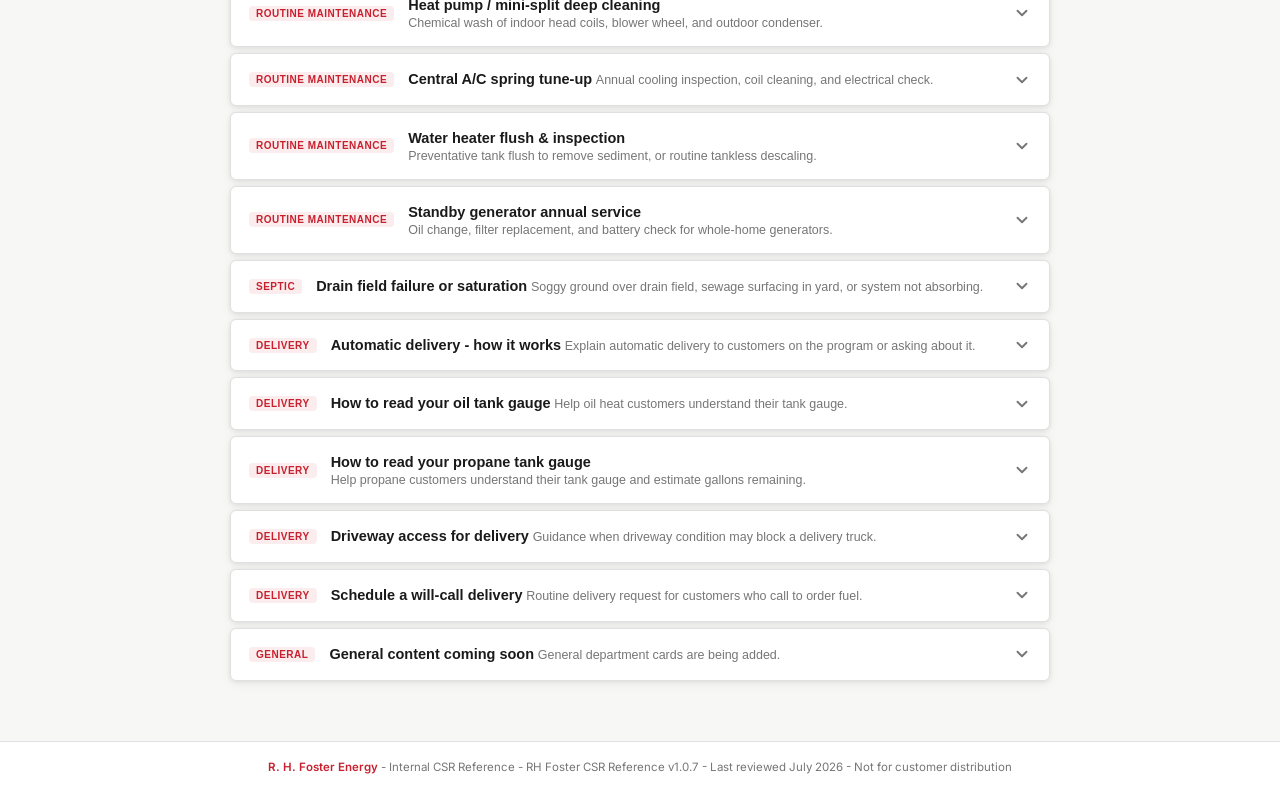
==== commit 366970fa: "[shared] add deep linking, dynamic pills, and delivery card refactor v1.0.7 Co-authored-by: Cursor <" ====
--- a/beals/index.html
+++ b/beals/index.html
@@ -6,7 +6,7 @@
   <title>Beals/Carver - RH Foster CSR Reference</title>
   <link rel="preconnect" href="https://fonts.googleapis.com">
   <link href="https://fonts.googleapis.com/css2?family=Inter:wght@400;500;600;700;800&display=swap" rel="stylesheet">
-  <link rel="stylesheet" href="../shared/core.css?v=1.0.6">
+  <link rel="stylesheet" href="../shared/core.css?v=1.0.7">
 </head>
 <body>
 
@@ -85,14 +85,14 @@
 </main>
 
 <!-- ─── FOOTER ───────────────────────────────────────────────────────────── -->
-<footer class="site-footer"><span>R. H. Foster Energy</span> - Internal CSR Reference - RH Foster CSR Reference v1.0.6 - Last reviewed July 2026 - Not for customer distribution</footer>
+<footer class="site-footer"><span>R. H. Foster Energy</span> - Internal CSR Reference - RH Foster CSR Reference v1.0.7 - Last reviewed July 2026 - Not for customer distribution</footer>
   <script>window.ACTIVE_BRANCH = 'beals';</script>
-  <script src="../shared/branches.js?v=1.0.6"></script>
+  <script src="../shared/branches.js?v=1.0.7"></script>
   <script src="../shared/data-service.js"></script>
   <script src="../shared/data-delivery.js"></script>
   <script src="../shared/data-general.js"></script>
-  <script src="../machias/overrides.js?v=1.0.6"></script>
-  <script src="../shared/core.js?v=1.0.6"></script>
+  <script src="../machias/overrides.js?v=1.0.7"></script>
+  <script src="../shared/core.js?v=1.0.7"></script>
 </body>
 </html>
 
--- a/shared/core.css
+++ b/shared/core.css
@@ -1144,6 +1144,11 @@
   color: var(--ink-2);
   line-height: 1.5;
 }
+.area-card-routed-link {
+  color: var(--red);
+  font-weight: 700;
+  text-decoration: underline;
+}
 .area-card-table tr:nth-child(even) td:not(.area-card-zone) { background: var(--bg); }
 .area-card-check {
   color: var(--red);
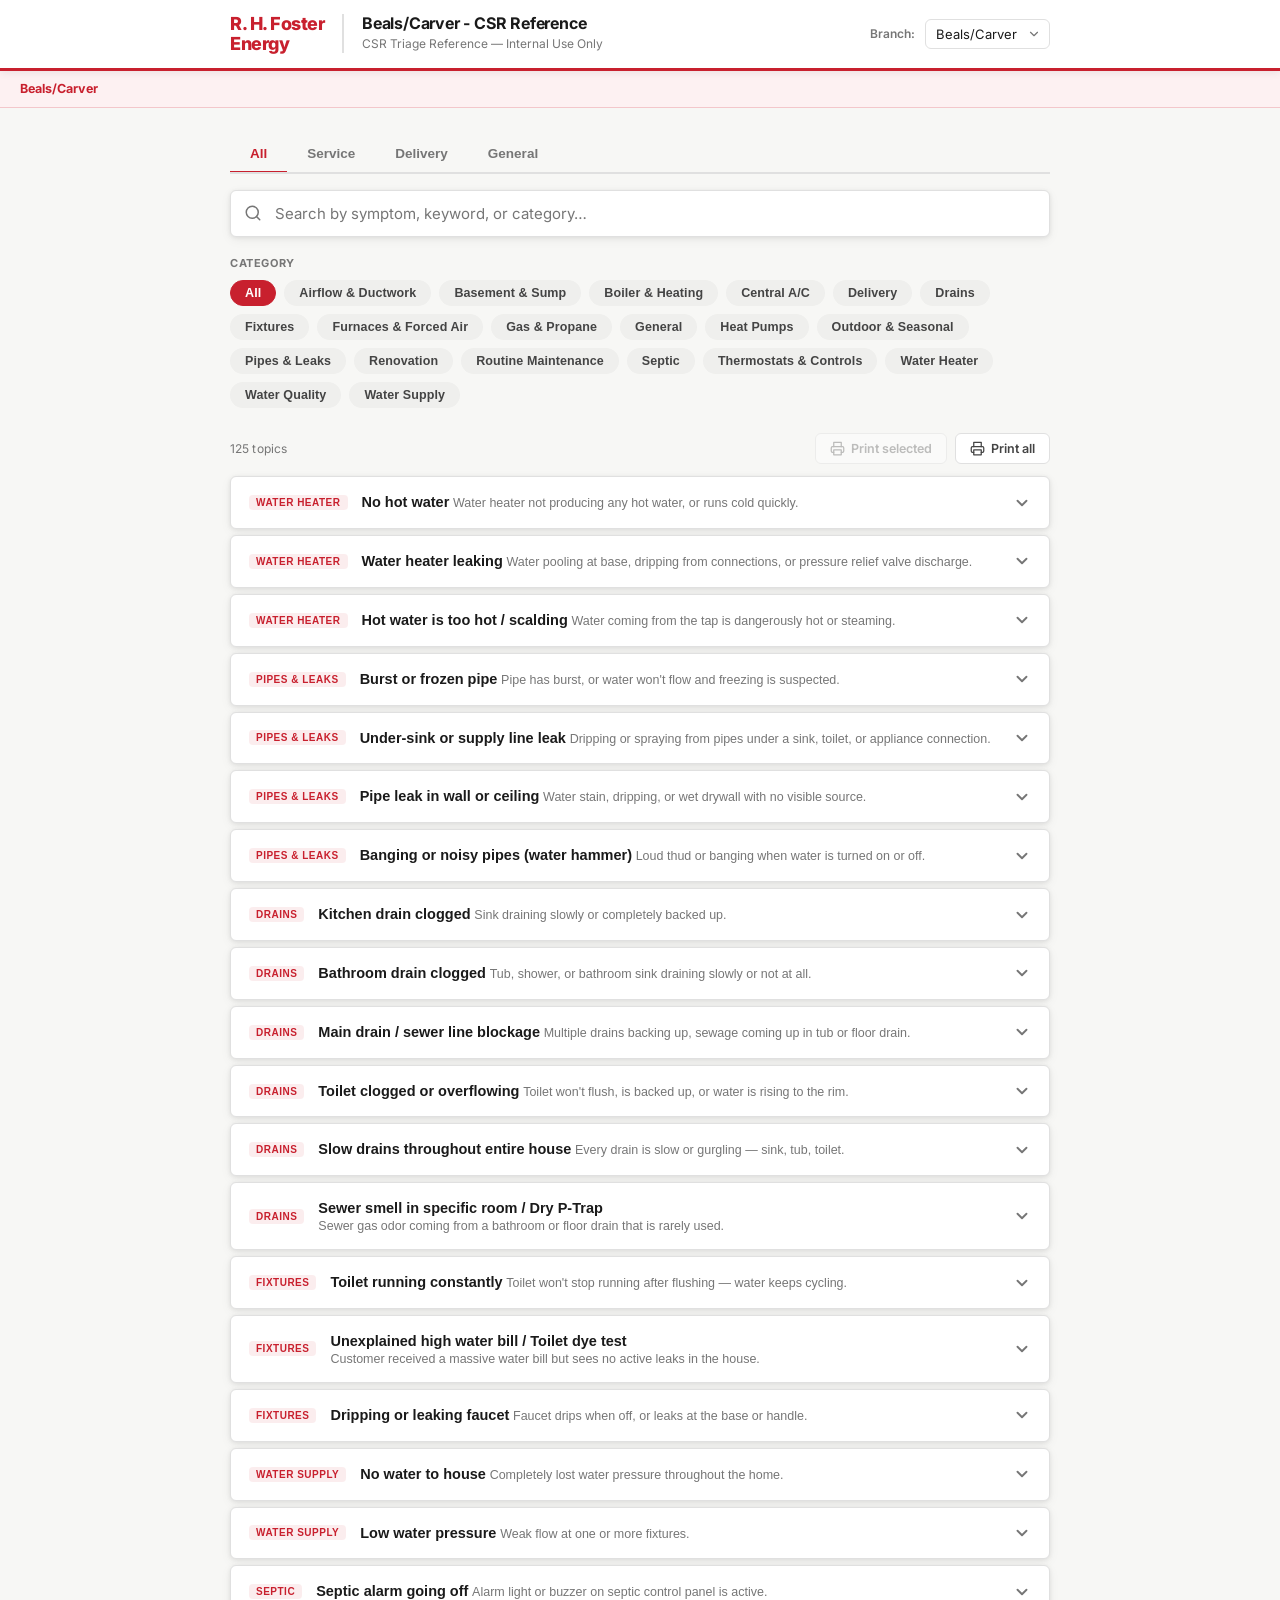
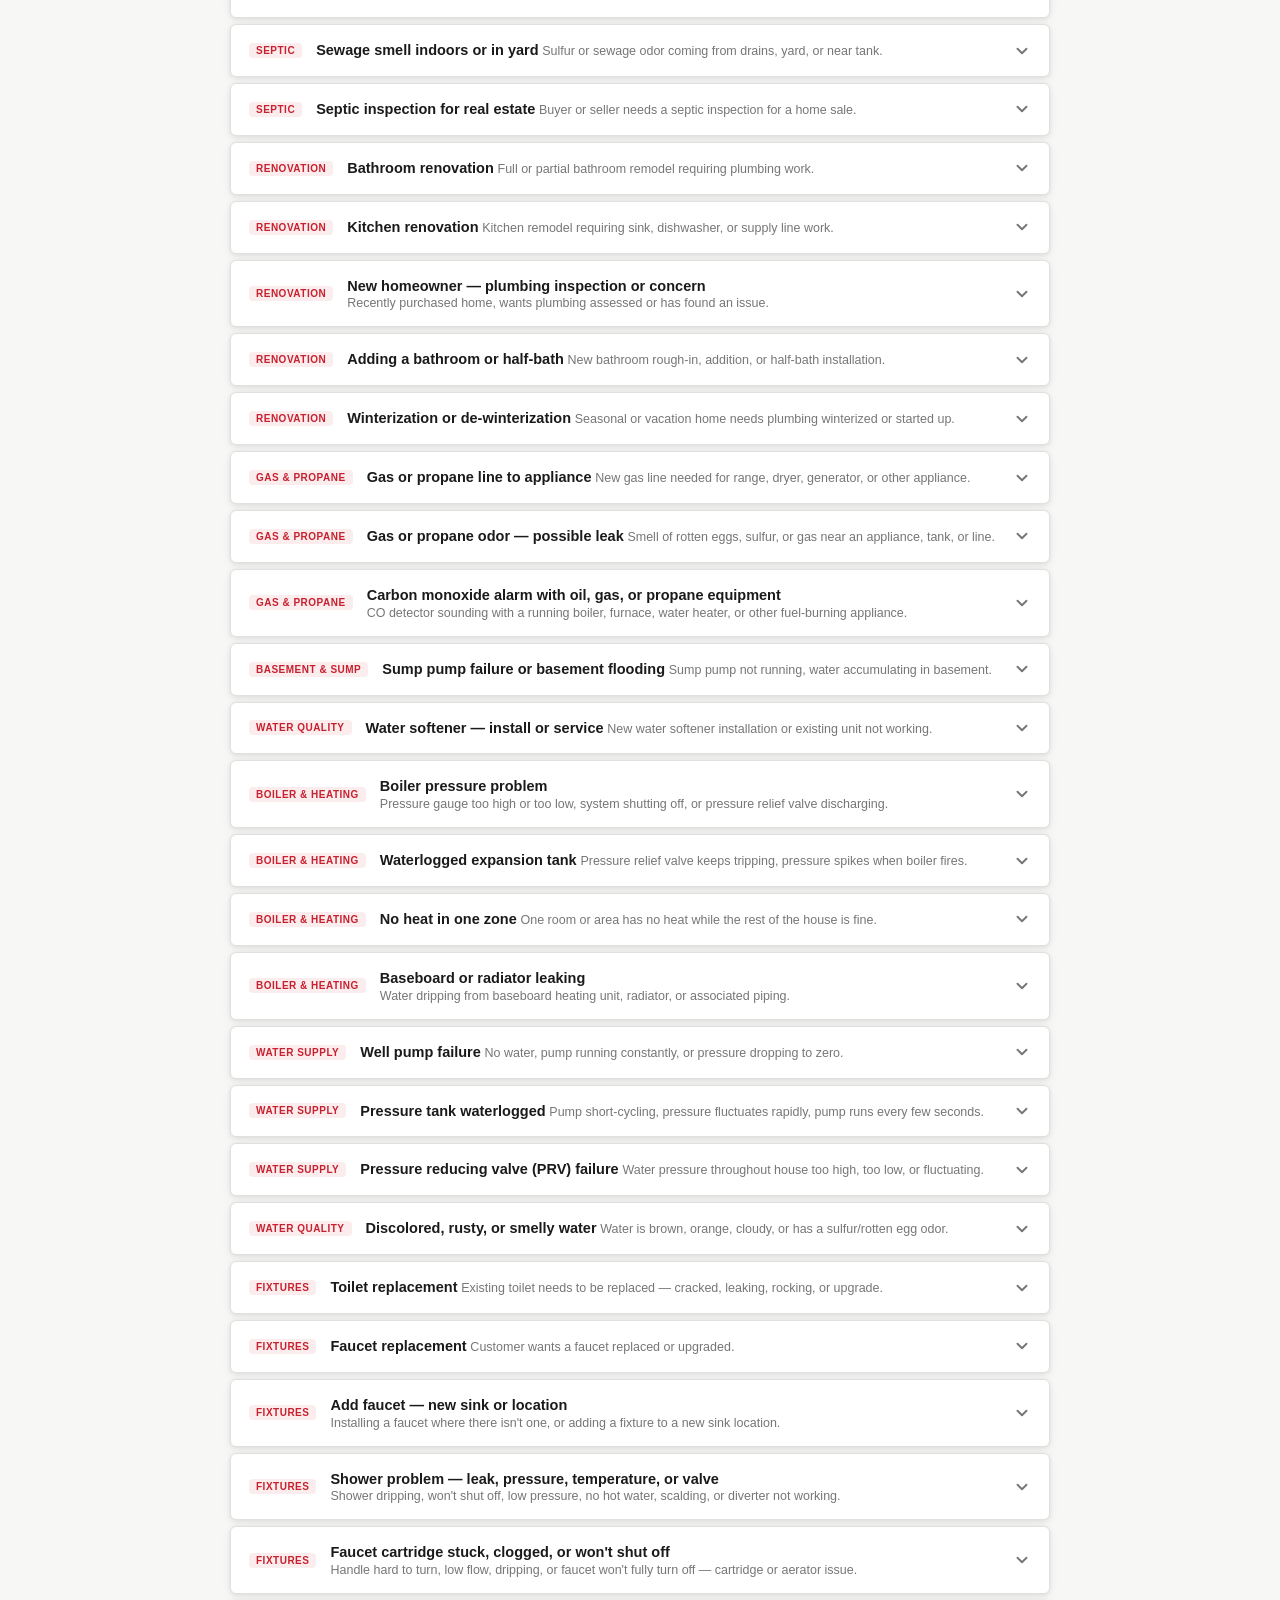
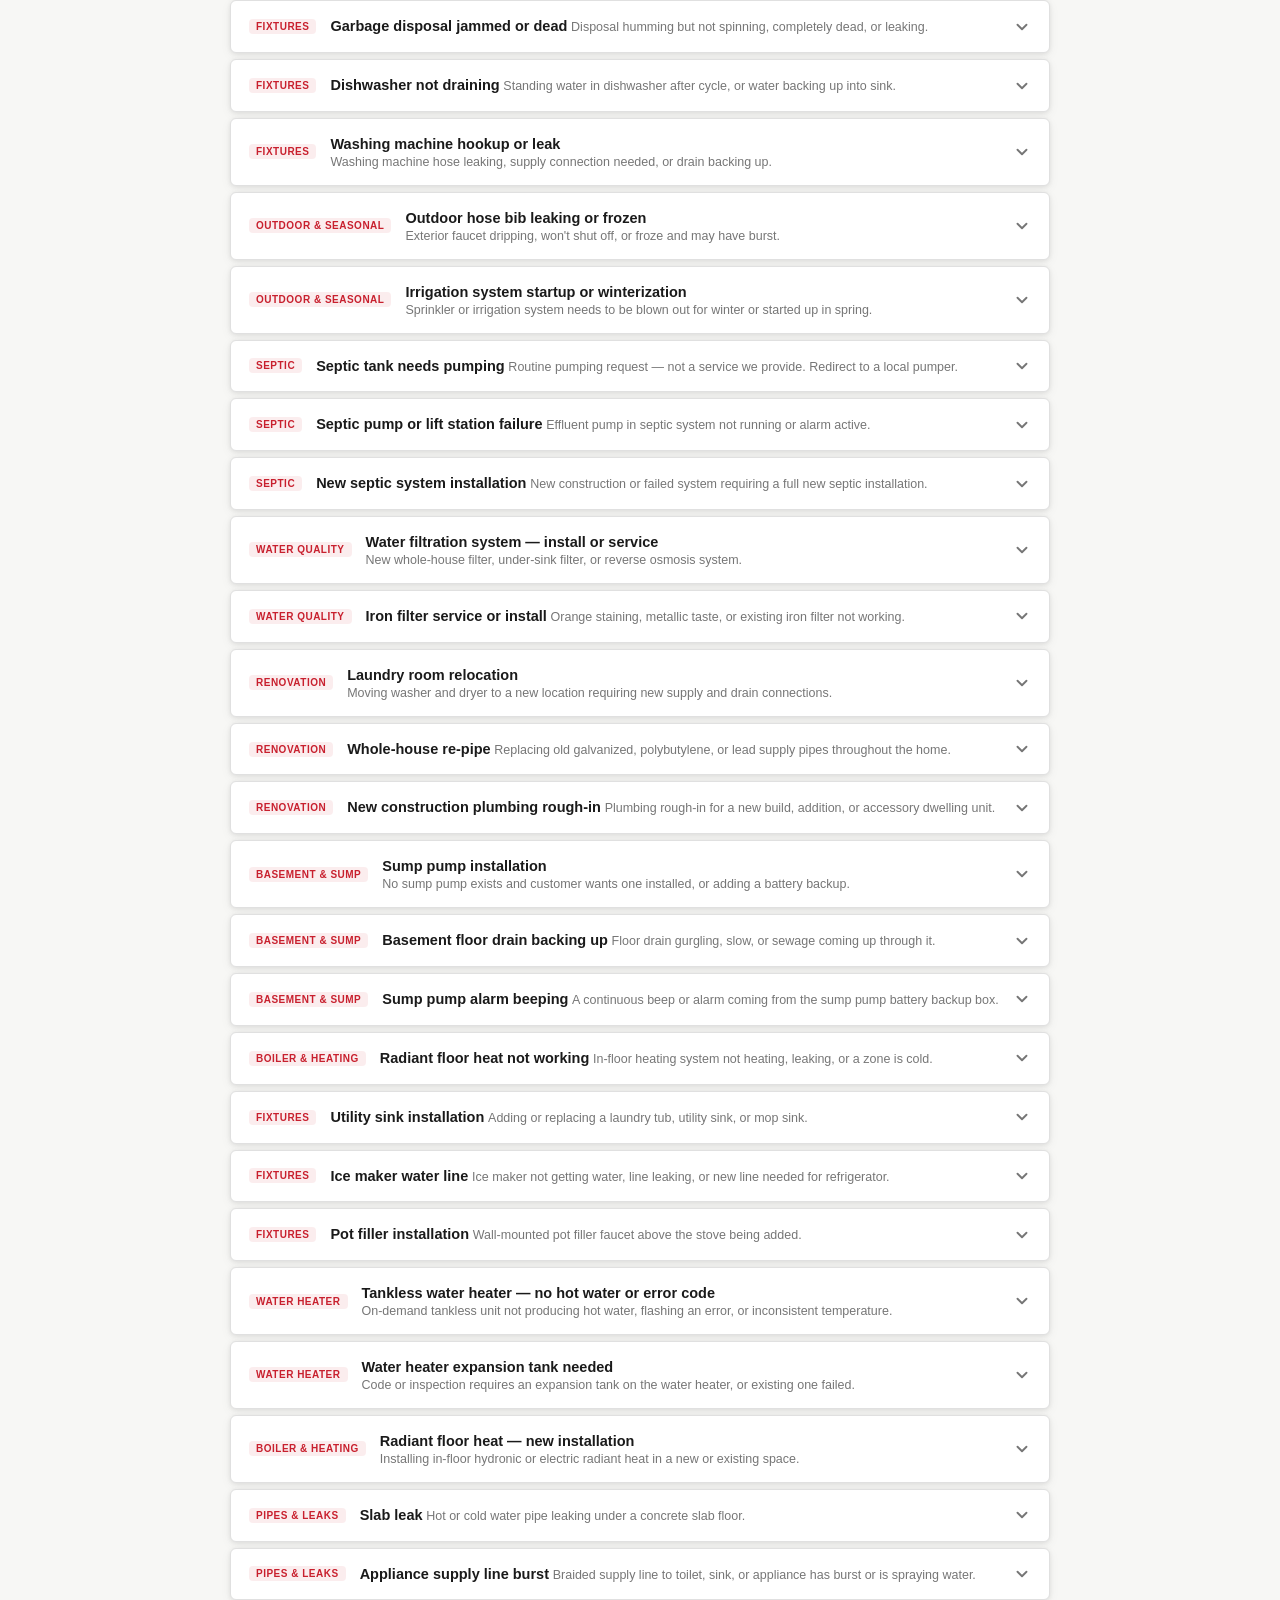
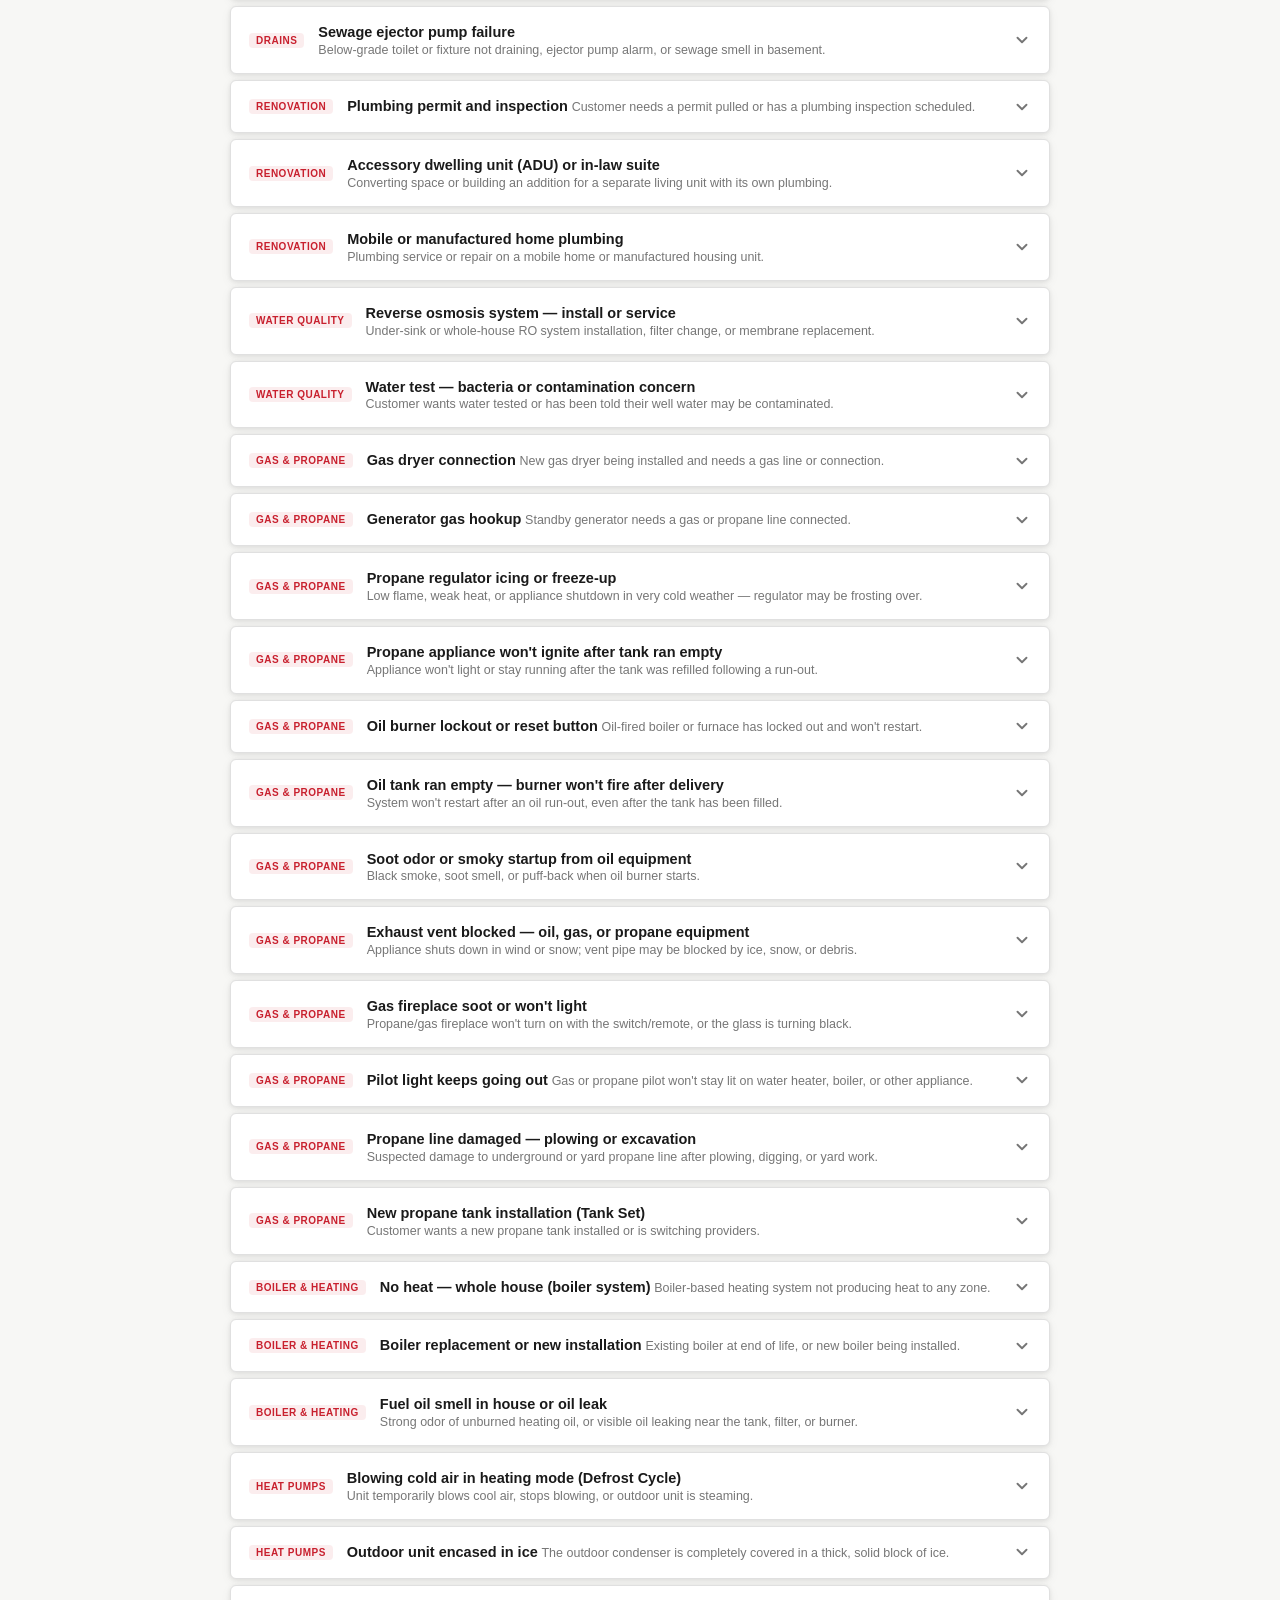
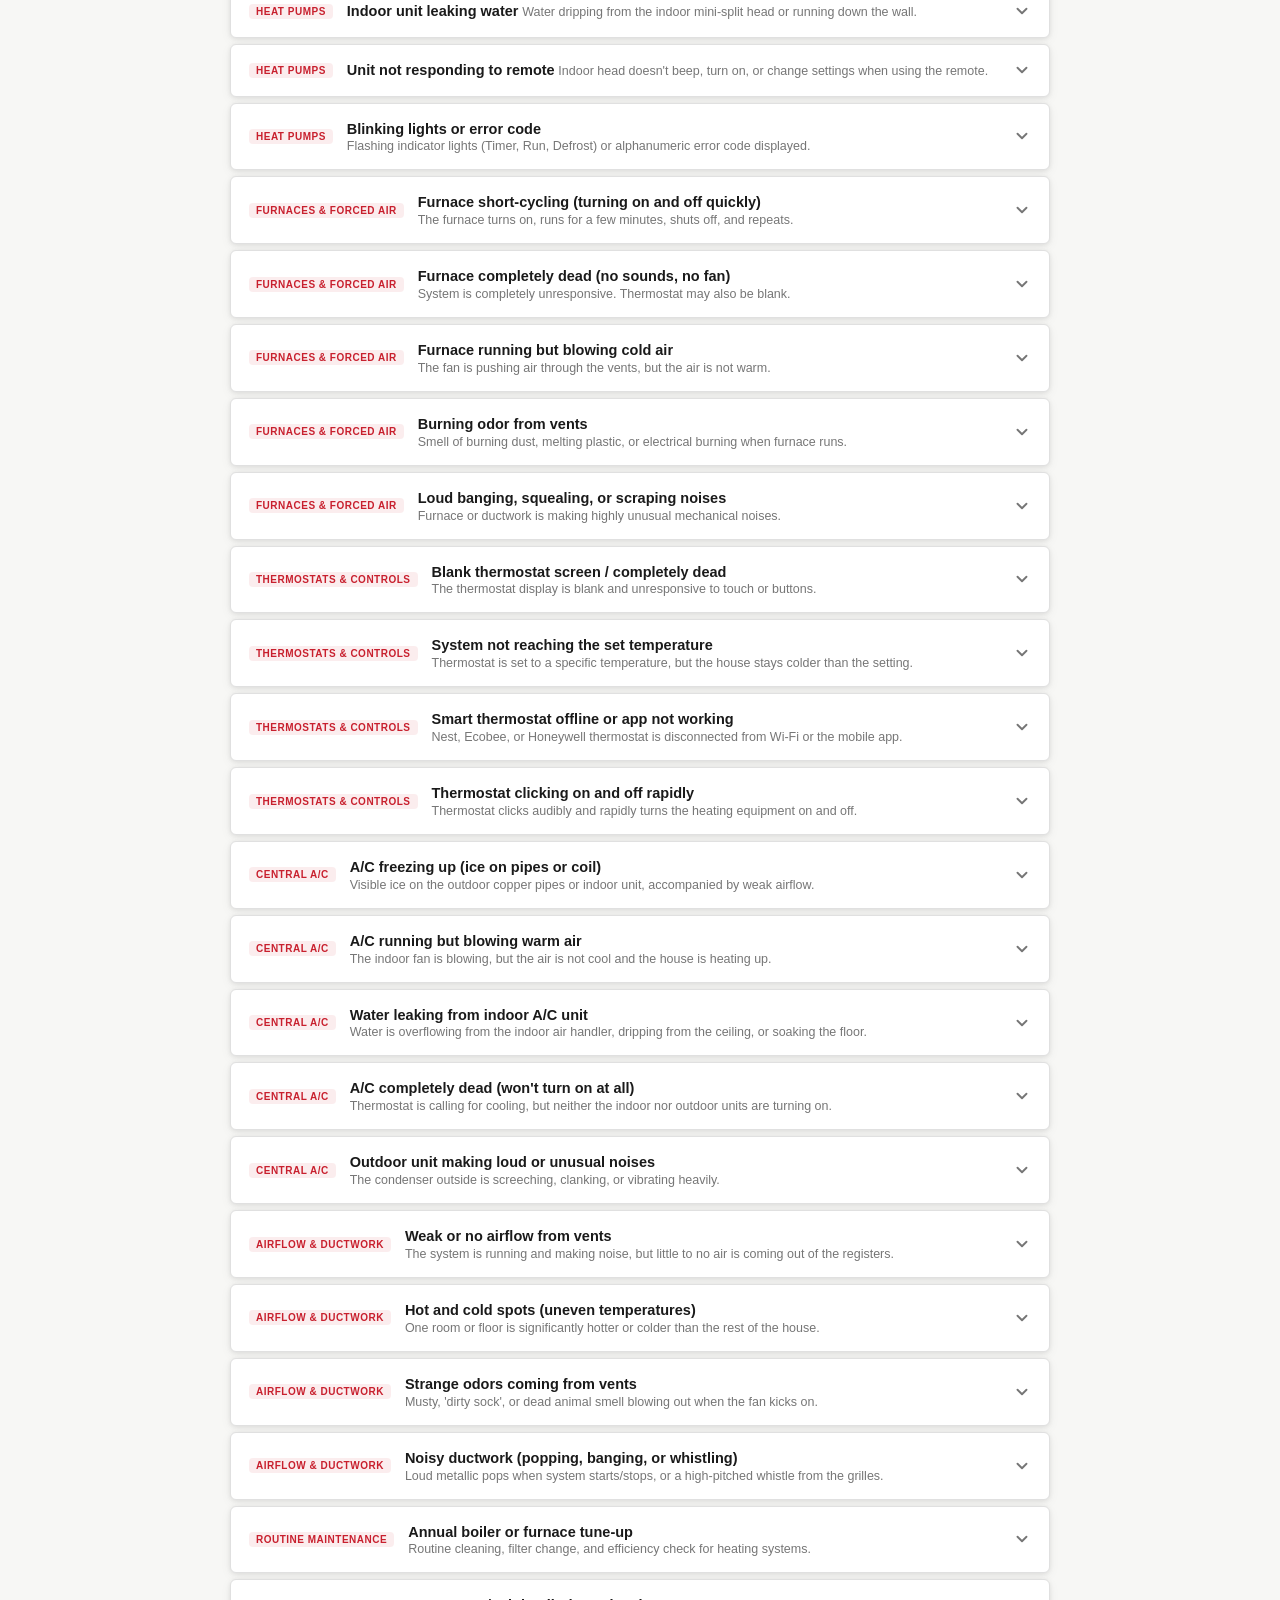
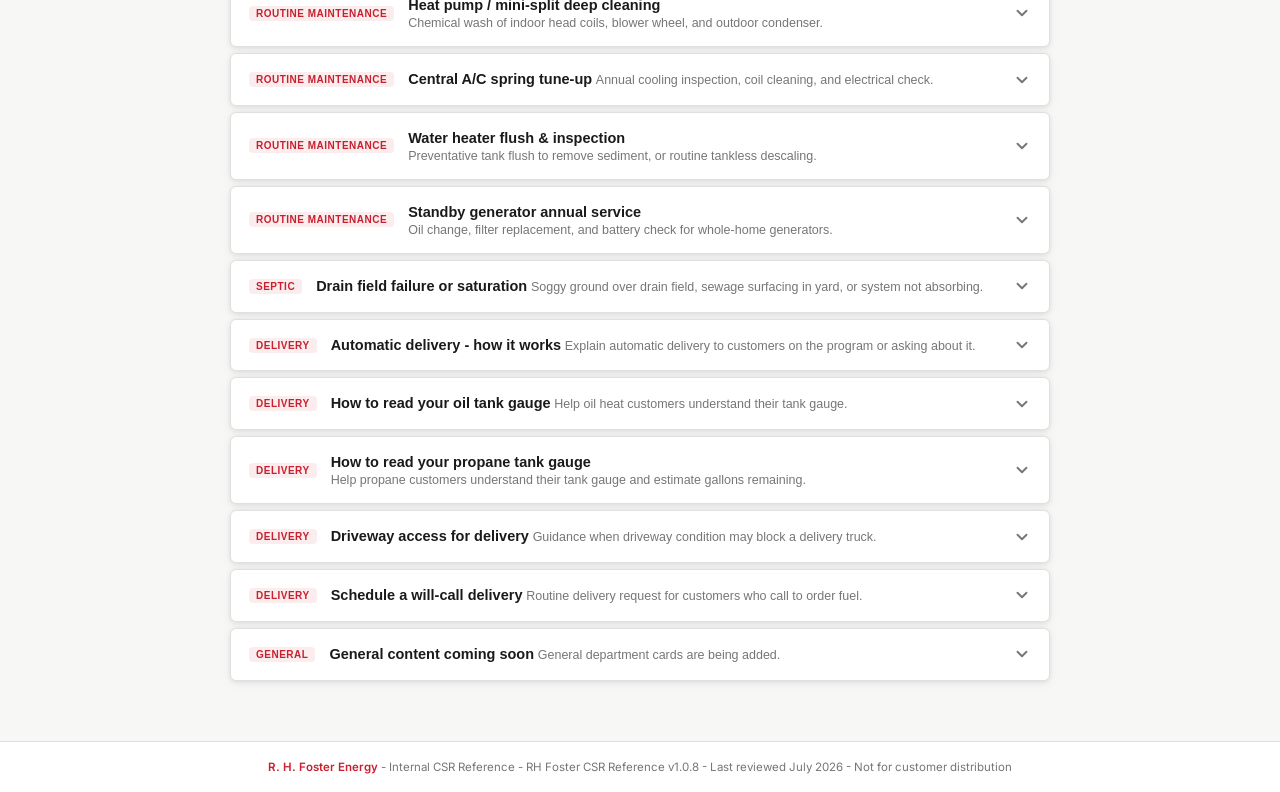
==== commit c6326655: "[shared] add Fuse fuzzy search and did-you-mean typo suggestions v1.0.8 Co-authored-by: Cursor <curs" ====
--- a/beals/index.html
+++ b/beals/index.html
@@ -6,7 +6,7 @@
   <title>Beals/Carver - RH Foster CSR Reference</title>
   <link rel="preconnect" href="https://fonts.googleapis.com">
   <link href="https://fonts.googleapis.com/css2?family=Inter:wght@400;500;600;700;800&display=swap" rel="stylesheet">
-  <link rel="stylesheet" href="../shared/core.css?v=1.0.7">
+  <link rel="stylesheet" href="../shared/core.css?v=1.0.8">
 </head>
 <body>
 
@@ -85,14 +85,15 @@
 </main>
 
 <!-- ─── FOOTER ───────────────────────────────────────────────────────────── -->
-<footer class="site-footer"><span>R. H. Foster Energy</span> - Internal CSR Reference - RH Foster CSR Reference v1.0.7 - Last reviewed July 2026 - Not for customer distribution</footer>
+<footer class="site-footer"><span>R. H. Foster Energy</span> - Internal CSR Reference - RH Foster CSR Reference v1.0.8 - Last reviewed July 2026 - Not for customer distribution</footer>
   <script>window.ACTIVE_BRANCH = 'beals';</script>
-  <script src="../shared/branches.js?v=1.0.7"></script>
+  <script src="../shared/branches.js?v=1.0.8"></script>
   <script src="../shared/data-service.js"></script>
   <script src="../shared/data-delivery.js"></script>
   <script src="../shared/data-general.js"></script>
-  <script src="../machias/overrides.js?v=1.0.7"></script>
-  <script src="../shared/core.js?v=1.0.7"></script>
+  <script src="../machias/overrides.js?v=1.0.8"></script>
+  <script src="../shared/vendor/fuse.min.js?v=1.0.8"></script>
+  <script src="../shared/core.js?v=1.0.8"></script>
 </body>
 </html>
 
--- a/shared/core.css
+++ b/shared/core.css
@@ -195,6 +195,20 @@
     flex: 1;
     min-width: 0;
   }
+  .search-suggestion-btn {
+    background: none;
+    border: none;
+    padding: 0;
+    font: inherit;
+    font-size: inherit;
+    color: var(--red);
+    cursor: pointer;
+    text-decoration: underline;
+    text-underline-offset: 2px;
+  }
+  .search-suggestion-btn:hover {
+    color: var(--red-dark);
+  }
   .print-actions {
     display: flex;
     flex-shrink: 0;
